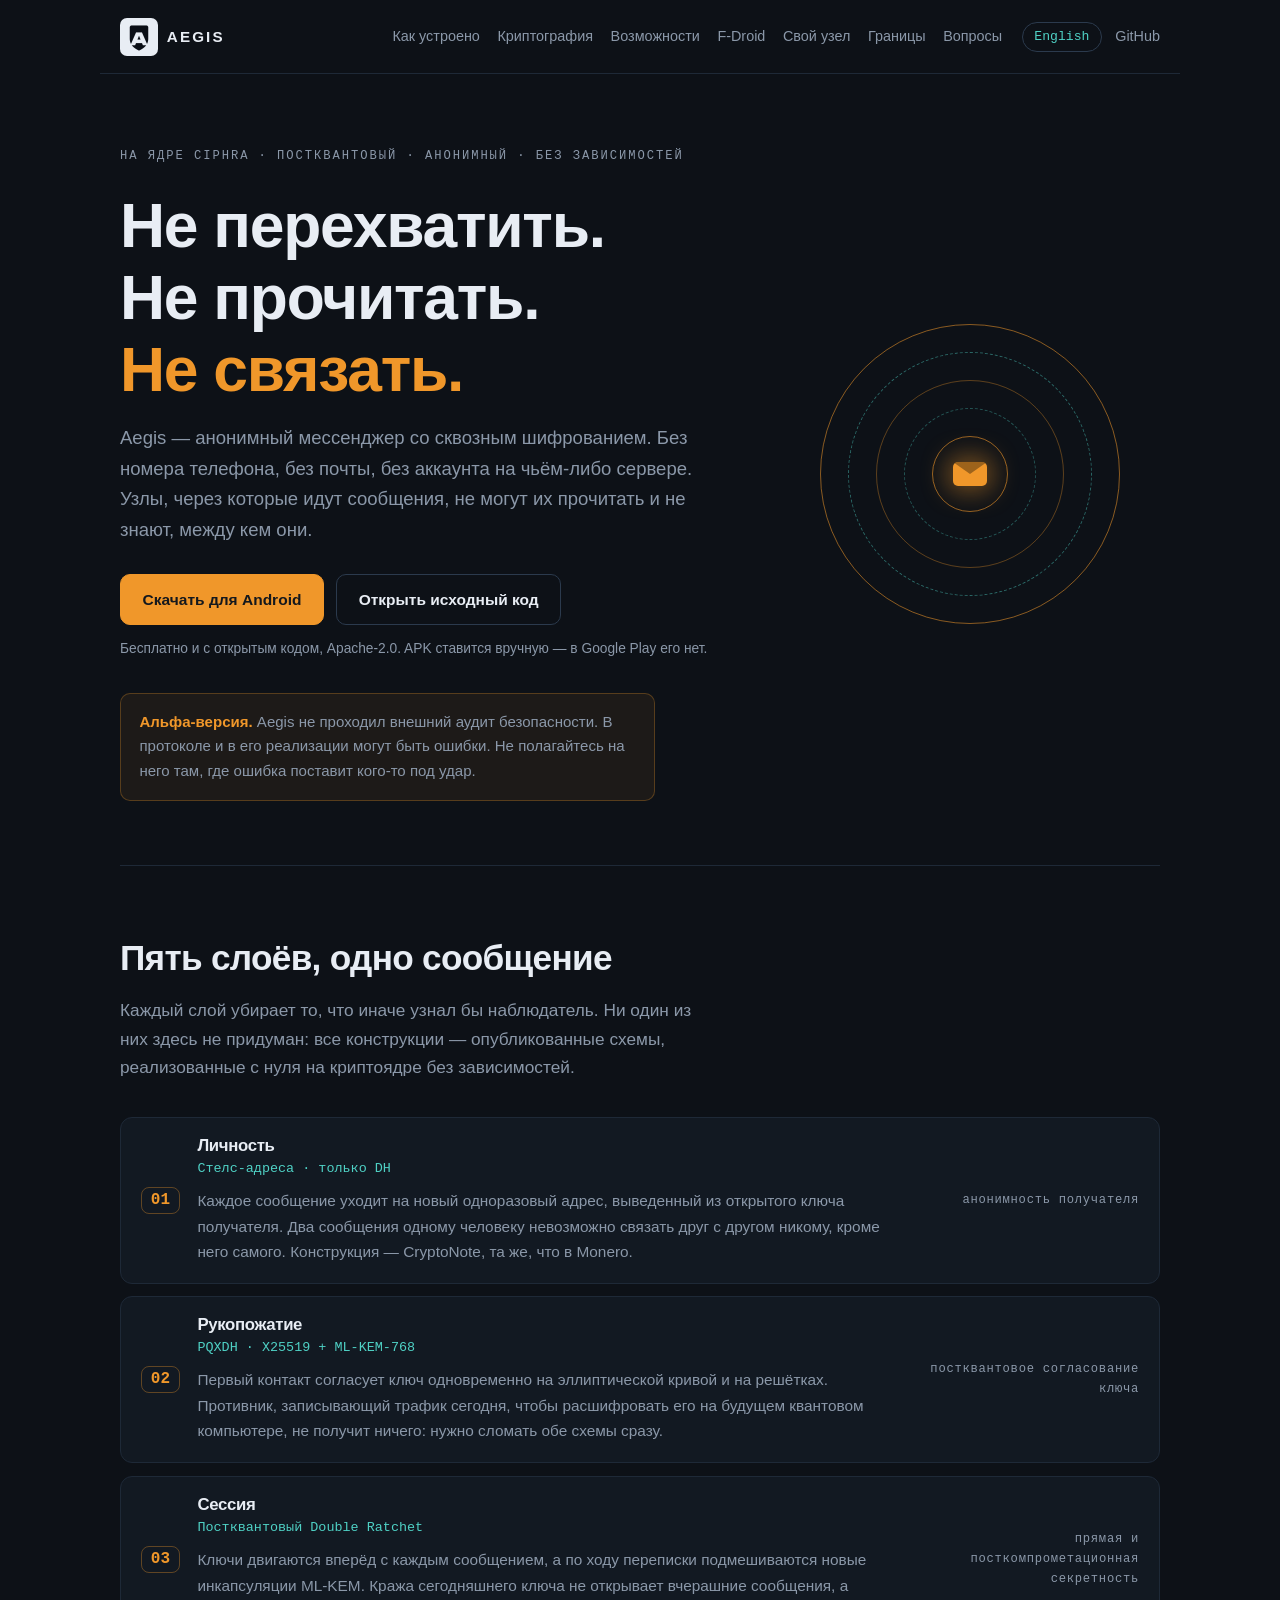
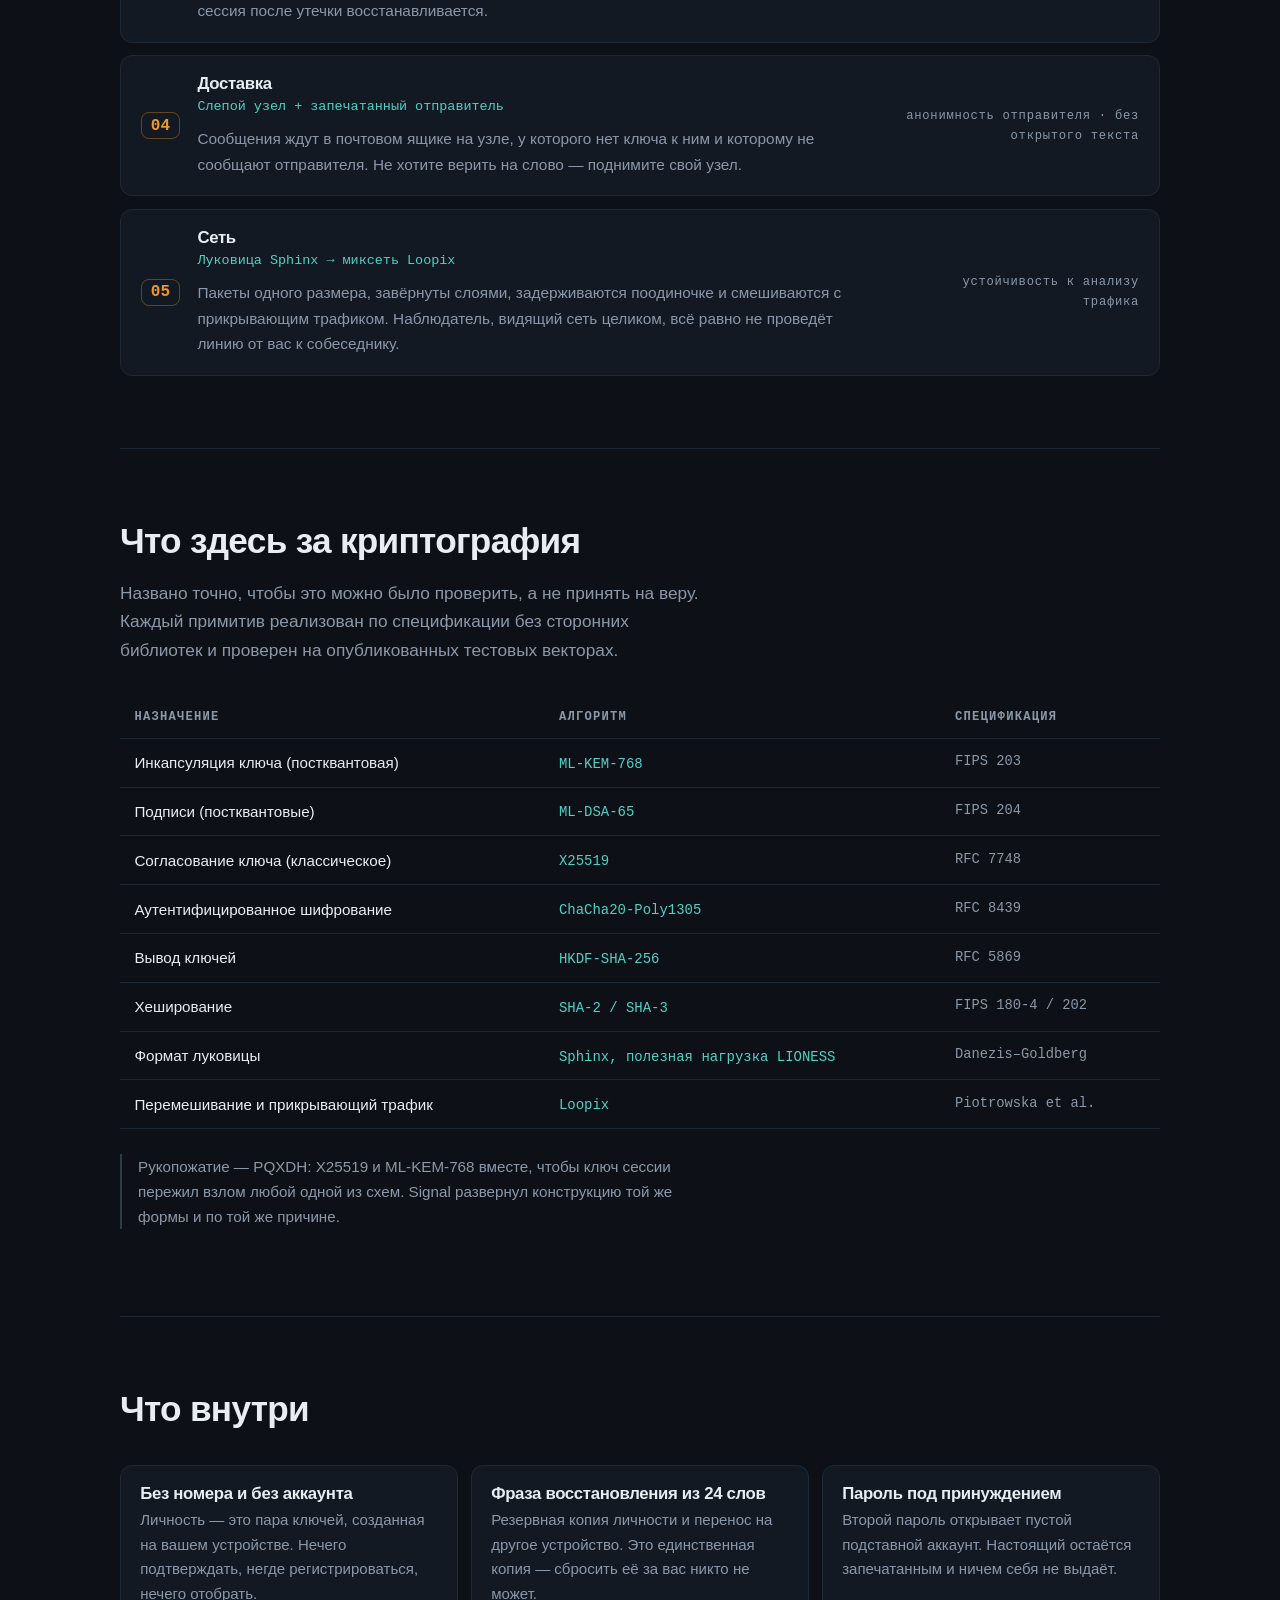
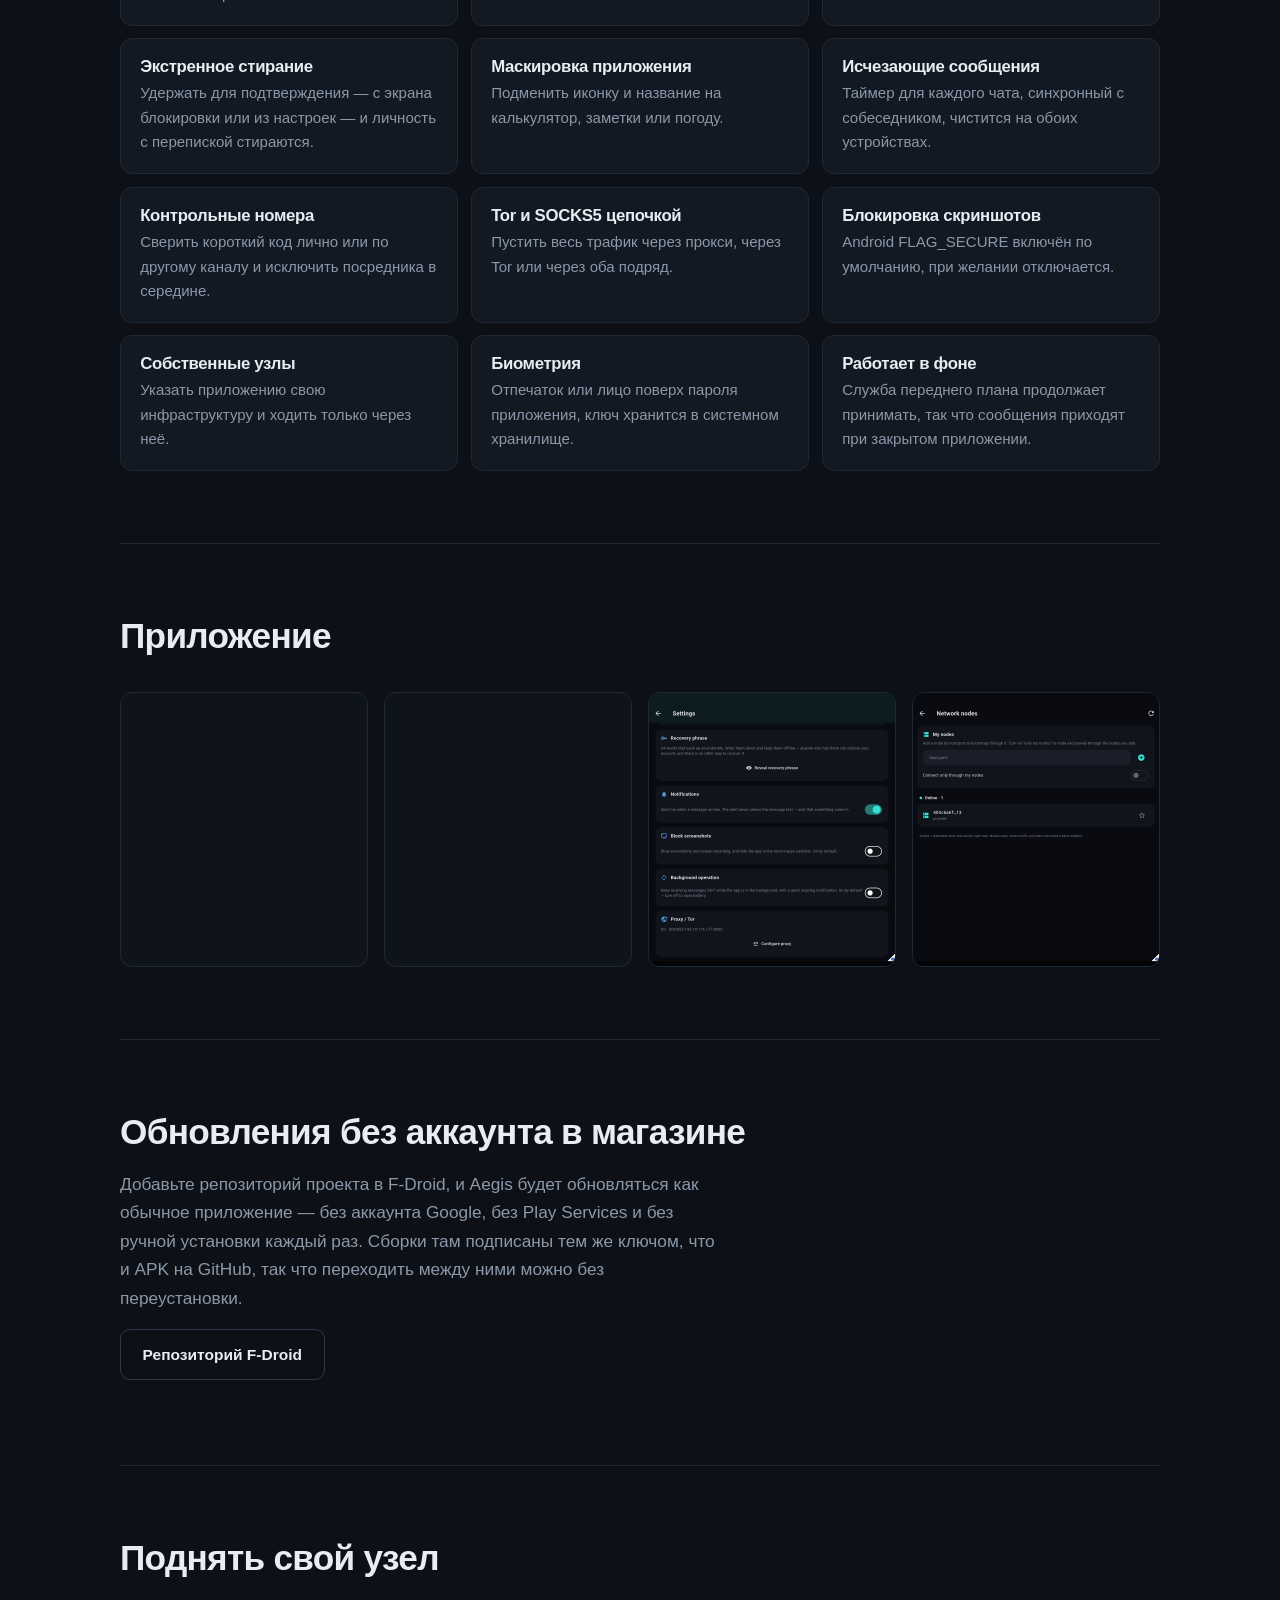
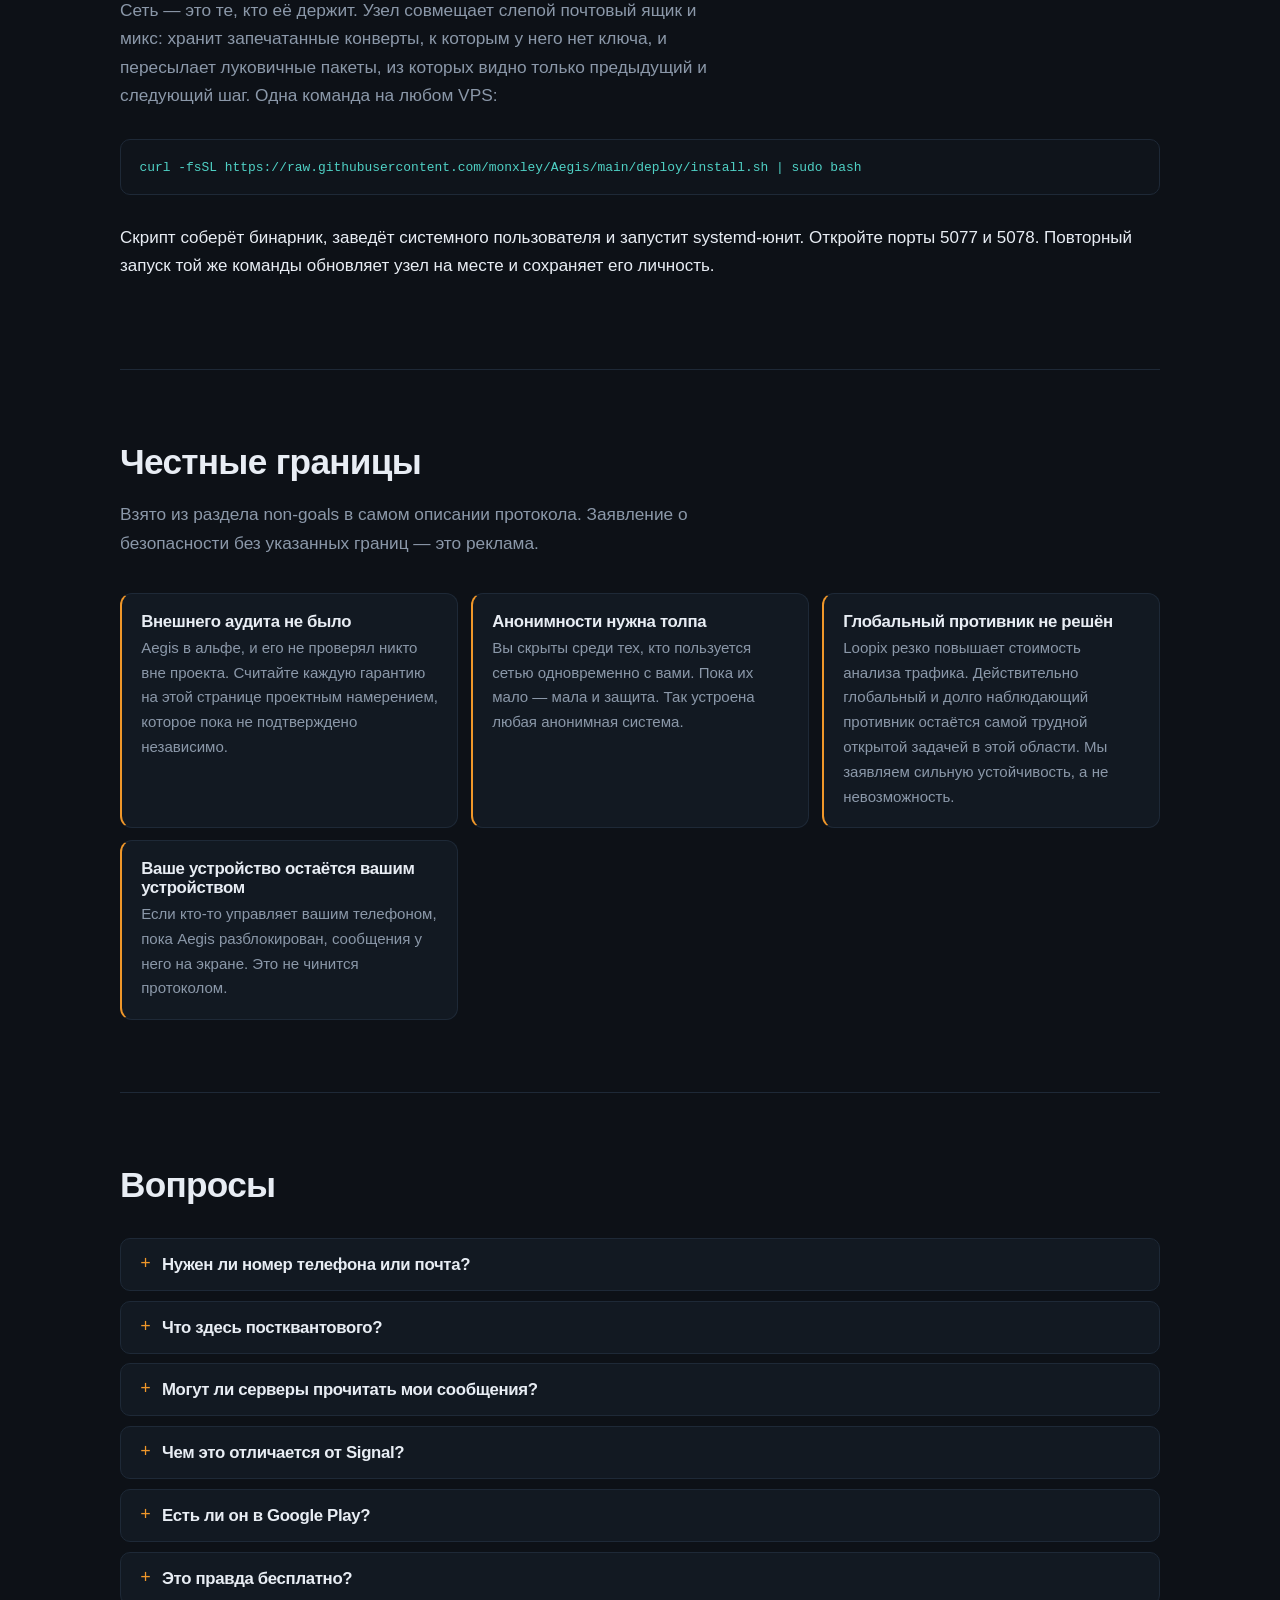
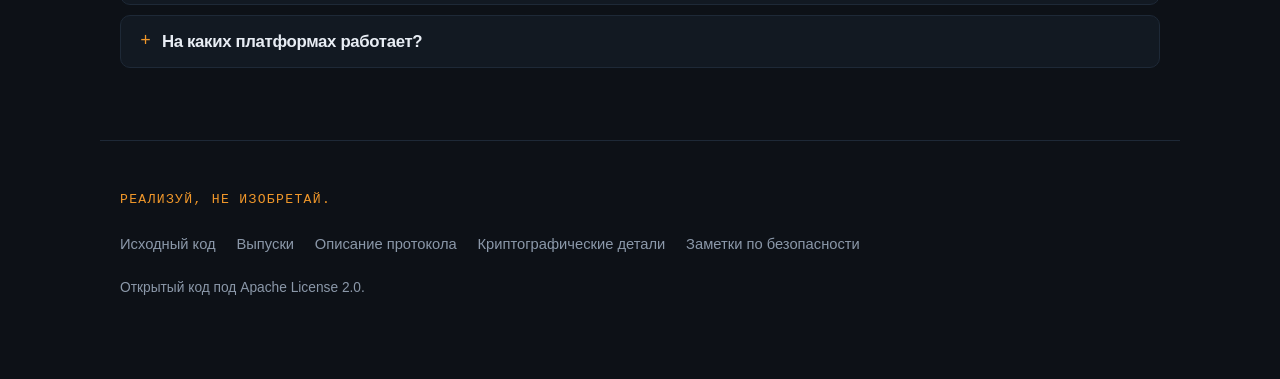
==== docs/ru/index.html @ 40d22826 "Serve the site instead of the README, and restore what #98 reverted The page at monxley.github.io is" ====
<!DOCTYPE html>
<html lang="ru">
<head>
<meta charset="utf-8">
<meta name="viewport" content="width=device-width, initial-scale=1">
<title>Aegis — анонимный постквантовый мессенджер</title>
<meta name="description" content="Мессенджер с открытым кодом без номера и без аккаунта. Постквантовое шифрование и миксеть Sphinx/Loopix скрывают и текст сообщений, и то, кто с кем переписывается.">
<meta name="keywords" content="анонимный мессенджер, постквантовое шифрование, мессенджер без номера телефона, защита метаданных, миксеть, мессенджер с открытым исходным кодом, луковая маршрутизация, ML-KEM">
<meta name="robots" content="index, follow, max-image-preview:large">
<meta name="theme-color" content="#0a0d12">
<link rel="canonical" href="https://monxley.github.io/Aegis/ru/">
<link rel="alternate" hreflang="en" href="https://monxley.github.io/Aegis/">
<link rel="alternate" hreflang="ru" href="https://monxley.github.io/Aegis/ru/">
<link rel="alternate" hreflang="x-default" href="https://monxley.github.io/Aegis/">
<link rel="icon" href="../assets/icon.png" type="image/png">
<link rel="apple-touch-icon" href="../assets/icon.png">
<link rel="stylesheet" href="../assets/site.css">
<meta property="og:type" content="website">
<meta property="og:site_name" content="Aegis">
<meta property="og:title" content="Aegis — анонимный постквантовый мессенджер">
<meta property="og:description" content="Мессенджер с открытым кодом без номера и без аккаунта. Постквантовое шифрование и миксеть Sphinx/Loopix скрывают и текст сообщений, и то, кто с кем переписывается.">
<meta property="og:url" content="https://monxley.github.io/Aegis/ru/">
<meta property="og:image" content="https://monxley.github.io/Aegis/brand/lockup.png">
<meta property="og:image:width" content="1402">
<meta property="og:image:height" content="400">
<meta property="og:image:alt" content="Aegis — post-quantum private messenger">
<meta property="og:locale" content="ru_RU">
<meta property="og:locale:alternate" content="en_US">
<meta name="twitter:card" content="summary_large_image">
<meta name="twitter:title" content="Aegis — анонимный постквантовый мессенджер">
<meta name="twitter:description" content="Мессенджер с открытым кодом без номера и без аккаунта. Постквантовое шифрование и миксеть Sphinx/Loopix скрывают и текст сообщений, и то, кто с кем переписывается.">
<meta name="twitter:image" content="https://monxley.github.io/Aegis/brand/lockup.png">
<script type="application/ld+json">{"@context":"https://schema.org","@graph":[{"@type":"SoftwareApplication","name":"Aegis","applicationCategory":"CommunicationApplication","operatingSystem":"Android","url":"https://monxley.github.io/Aegis/ru/","inLanguage":"ru","description":"Мессенджер с открытым кодом без номера и без аккаунта. Постквантовое шифрование и миксеть Sphinx/Loopix скрывают и текст сообщений, и то, кто с кем переписывается.","license":"https://www.apache.org/licenses/LICENSE-2.0","isAccessibleForFree":true,"offers":{"@type":"Offer","price":"0","priceCurrency":"USD"},"downloadUrl":"https://github.com/monxley/Aegis/releases","softwareHelp":"https://github.com/monxley/Aegis/blob/main/AEGIS_PROTOCOL.md","codeRepository":"https://github.com/monxley/Aegis"},{"@type":"FAQPage","inLanguage":"ru","mainEntity":[{"@type":"Question","name":"Нужен ли номер телефона или почта?","acceptedAnswer":{"@type":"Answer","text":"Нет. Личность — это пара ключей, создаваемая на вашем устройстве при первом запуске. Регистрации нет, аккаунта на чьём-либо сервере тоже."}},{"@type":"Question","name":"Что здесь постквантового?","acceptedAnswer":{"@type":"Answer","text":"Рукопожатие согласует ключ сразу через X25519 и ML-KEM-768 (FIPS 203), а сессия по ходу работы подмешивает новые инкапсуляции ML-KEM. Противнику, который копит трафик сейчас, чтобы расшифровать его потом на квантовом компьютере, придётся сломать и решётчатую схему, и кривую."}},{"@type":"Question","name":"Могут ли серверы прочитать мои сообщения?","acceptedAnswer":{"@type":"Answer","text":"Нет. Узел хранит запечатанные конверты, к которым у него нет ключа, и не знает отправителя. Он также не может понять, какие конверты принадлежат одному получателю: каждое сообщение уходит на новый одноразовый адрес."}},{"@type":"Question","name":"Чем это отличается от Signal?","acceptedAnswer":{"@type":"Answer","text":"Signal очень хорошо шифрует содержимое, но требует номер телефона и работает на своих серверах. В Aegis нет ни номера, ни центральной личности, а трафик идёт через миксеть Sphinx/Loopix, так что защищено и то, кто с кем говорит, а не только сказанное."}},{"@type":"Question","name":"Есть ли он в Google Play?","acceptedAnswer":{"@type":"Answer","text":"Нет. APK публикуется в GitHub Releases вместе с его SHA-256, и вы ставите его сами. Каждый выпуск подписан одним и тем же ключом: если отпечаток сертификата изменился, APK пришёл не от этого проекта."}},{"@type":"Question","name":"Это правда бесплатно?","acceptedAnswer":{"@type":"Answer","text":"Да. Apache-2.0, без аккаунтов, без платежей, без телеметрии и без рекламы. Можно прочитать каждую строку и собрать самому."}},{"@type":"Question","name":"На каких платформах работает?","acceptedAnswer":{"@type":"Answer","text":"Сегодня — Android. Ядро на Rust, интерфейс на Flutter, так что другие платформы возможны; собирается и тестируется пока только Android."}}]}]}</script>
</head>
<body>
<a class="skip" href="#main">Перейти к содержанию</a>

<header class="site">
  <a class="brand" href="https://monxley.github.io/Aegis/ru/">
    <img src="../assets/icon.png" alt="" width="32" height="32">
    <span>Aegis</span>
  </a>
  <nav aria-label="Пять слоёв, одно сообщение"><a href="#how">Как устроено</a><a href="#crypto">Криптография</a><a href="#features">Возможности</a><a href="#fdroid">F-Droid</a><a href="#node">Свой узел</a><a href="#limits">Границы</a><a href="#faq">Вопросы</a></nav>
  <div class="head-actions">
    <a class="lang" href="https://monxley.github.io/Aegis/" hreflang="en" lang="en"
       title="Read this page in English">English</a>
    <a class="ghost" href="https://github.com/monxley/Aegis" rel="noopener">GitHub</a>
  </div>
</header>

<main id="main">

<section class="hero">
 <div class="hero-text">
  <p class="kicker">На ядре Ciphra · Постквантовый · Анонимный · Без зависимостей</p>
  <h1>Не перехватить.<br>Не прочитать.<br>
    <span class="accent">Не связать.</span></h1>
  <p class="lead">Aegis — анонимный мессенджер со сквозным шифрованием. Без номера телефона, без почты, без аккаунта на чьём-либо сервере. Узлы, через которые идут сообщения, не могут их прочитать и не знают, между кем они.</p>
  <p class="cta">
    <a class="btn primary" href="https://github.com/monxley/Aegis/releases/latest" rel="noopener">Скачать для Android</a>
    <a class="btn" href="https://github.com/monxley/Aegis" rel="noopener">Открыть исходный код</a>
  </p>
  <p class="fine">Бесплатно и с открытым кодом, Apache-2.0. APK ставится вручную — в Google Play его нет.</p>
  <aside class="alpha">
    <strong>Альфа-версия.</strong> Aegis не проходил внешний аудит безопасности. В протоколе и в его реализации могут быть ошибки. Не полагайтесь на него там, где ошибка поставит кого-то под удар.
  </aside>
 </div>
 <div class="scene" aria-hidden="true">
  <div class="onion">
    <span class="ring r1"></span><span class="ring r2"></span>
    <span class="ring r3"></span><span class="ring r4"></span>
    <span class="ring r5"></span><span class="core"></span>
  </div>
 </div>
</section>

<section id="how">
  <h2>Пять слоёв, одно сообщение</h2>
  <p class="lead">Каждый слой убирает то, что иначе узнал бы наблюдатель. Ни один из них здесь не придуман: все конструкции — опубликованные схемы, реализованные с нуля на криптоядре без зависимостей.</p>
  <ol class="layers"><li class="layer"><span class="layer-n" aria-hidden="true">01</span><div class="layer-body"><h3>Личность</h3><p class="layer-tech">Стелс-адреса · только DH</p><p>Каждое сообщение уходит на новый одноразовый адрес, выведенный из открытого ключа получателя. Два сообщения одному человеку невозможно связать друг с другом никому, кроме него самого. Конструкция — CryptoNote, та же, что в Monero.</p></div><span class="layer-tag">анонимность получателя</span></li><li class="layer"><span class="layer-n" aria-hidden="true">02</span><div class="layer-body"><h3>Рукопожатие</h3><p class="layer-tech">PQXDH · X25519 + ML-KEM-768</p><p>Первый контакт согласует ключ одновременно на эллиптической кривой и на решётках. Противник, записывающий трафик сегодня, чтобы расшифровать его на будущем квантовом компьютере, не получит ничего: нужно сломать обе схемы сразу.</p></div><span class="layer-tag">постквантовое согласование ключа</span></li><li class="layer"><span class="layer-n" aria-hidden="true">03</span><div class="layer-body"><h3>Сессия</h3><p class="layer-tech">Постквантовый Double Ratchet</p><p>Ключи двигаются вперёд с каждым сообщением, а по ходу переписки подмешиваются новые инкапсуляции ML-KEM. Кража сегодняшнего ключа не открывает вчерашние сообщения, а сессия после утечки восстанавливается.</p></div><span class="layer-tag">прямая и посткомпрометационная секретность</span></li><li class="layer"><span class="layer-n" aria-hidden="true">04</span><div class="layer-body"><h3>Доставка</h3><p class="layer-tech">Слепой узел + запечатанный отправитель</p><p>Сообщения ждут в почтовом ящике на узле, у которого нет ключа к ним и которому не сообщают отправителя. Не хотите верить на слово — поднимите свой узел.</p></div><span class="layer-tag">анонимность отправителя · без открытого текста</span></li><li class="layer"><span class="layer-n" aria-hidden="true">05</span><div class="layer-body"><h3>Сеть</h3><p class="layer-tech">Луковица Sphinx → миксеть Loopix</p><p>Пакеты одного размера, завёрнуты слоями, задерживаются поодиночке и смешиваются с прикрывающим трафиком. Наблюдатель, видящий сеть целиком, всё равно не проведёт линию от вас к собеседнику.</p></div><span class="layer-tag">устойчивость к анализу трафика</span></li></ol>
</section>

<section id="crypto">
  <h2>Что здесь за криптография</h2>
  <p class="lead">Названо точно, чтобы это можно было проверить, а не принять на веру. Каждый примитив реализован по спецификации без сторонних библиотек и проверен на опубликованных тестовых векторах.</p>
  <div class="table-wrap">
  <table>
    <thead><tr><th scope="col">Назначение</th>
      <th scope="col">Алгоритм</th>
      <th scope="col">Спецификация</th></tr></thead>
    <tbody><tr><th scope="row">Инкапсуляция ключа (постквантовая)</th><td><code>ML-KEM-768</code></td><td>FIPS 203</td></tr><tr><th scope="row">Подписи (постквантовые)</th><td><code>ML-DSA-65</code></td><td>FIPS 204</td></tr><tr><th scope="row">Согласование ключа (классическое)</th><td><code>X25519</code></td><td>RFC 7748</td></tr><tr><th scope="row">Аутентифицированное шифрование</th><td><code>ChaCha20-Poly1305</code></td><td>RFC 8439</td></tr><tr><th scope="row">Вывод ключей</th><td><code>HKDF-SHA-256</code></td><td>RFC 5869</td></tr><tr><th scope="row">Хеширование</th><td><code>SHA-2 / SHA-3</code></td><td>FIPS 180-4 / 202</td></tr><tr><th scope="row">Формат луковицы</th><td><code>Sphinx, полезная нагрузка LIONESS</code></td><td>Danezis–Goldberg</td></tr><tr><th scope="row">Перемешивание и прикрывающий трафик</th><td><code>Loopix</code></td><td>Piotrowska et al.</td></tr></tbody>
  </table>
  </div>
  <p class="note">Рукопожатие — PQXDH: X25519 и ML-KEM-768 вместе, чтобы ключ сессии пережил взлом любой одной из схем. Signal развернул конструкцию той же формы и по той же причине.</p>
</section>

<section id="features">
  <h2>Что внутри</h2>
  <ul class="grid"><li><h3>Без номера и без аккаунта</h3><p>Личность — это пара ключей, созданная на вашем устройстве. Нечего подтверждать, негде регистрироваться, нечего отобрать.</p></li><li><h3>Фраза восстановления из 24 слов</h3><p>Резервная копия личности и перенос на другое устройство. Это единственная копия — сбросить её за вас никто не может.</p></li><li><h3>Пароль под принуждением</h3><p>Второй пароль открывает пустой подставной аккаунт. Настоящий остаётся запечатанным и ничем себя не выдаёт.</p></li><li><h3>Экстренное стирание</h3><p>Удержать для подтверждения — с экрана блокировки или из настроек — и личность с перепиской стираются.</p></li><li><h3>Маскировка приложения</h3><p>Подменить иконку и название на калькулятор, заметки или погоду.</p></li><li><h3>Исчезающие сообщения</h3><p>Таймер для каждого чата, синхронный с собеседником, чистится на обоих устройствах.</p></li><li><h3>Контрольные номера</h3><p>Сверить короткий код лично или по другому каналу и исключить посредника в середине.</p></li><li><h3>Tor и SOCKS5 цепочкой</h3><p>Пустить весь трафик через прокси, через Tor или через оба подряд.</p></li><li><h3>Блокировка скриншотов</h3><p>Android FLAG_SECURE включён по умолчанию, при желании отключается.</p></li><li><h3>Собственные узлы</h3><p>Указать приложению свою инфраструктуру и ходить только через неё.</p></li><li><h3>Биометрия</h3><p>Отпечаток или лицо поверх пароля приложения, ключ хранится в системном хранилище.</p></li><li><h3>Работает в фоне</h3><p>Служба переднего плана продолжает принимать, так что сообщения приходят при закрытом приложении.</p></li></ul>
</section>

<section id="shots">
  <h2>Приложение</h2>
  <div class="shots"><figure><img src="../screenshots/chats.jpg" alt="Список переписок Aegis на Android" width="1968" height="2184" loading="lazy" decoding="async"></figure><figure><img src="../screenshots/settings-security.jpg" alt="Настройки безопасности Aegis: блокировка, пароль под принуждением, экстренное стирание" width="1968" height="2184" loading="lazy" decoding="async"></figure><figure><img src="../screenshots/settings-privacy.jpg" alt="Настройки приватности Aegis: цепочка Tor и SOCKS5, блокировка скриншотов" width="1968" height="2184" loading="lazy" decoding="async"></figure><figure><img src="../screenshots/nodes.jpg" alt="Вид сети Aegis со списком найденных микс-узлов" width="1968" height="2184" loading="lazy" decoding="async"></figure></div>
</section>

<section id="fdroid">
  <h2>Обновления без аккаунта в магазине</h2>
  <p class="lead">Добавьте репозиторий проекта в F-Droid, и Aegis будет обновляться как обычное приложение — без аккаунта Google, без Play Services и без ручной установки каждый раз. Сборки там подписаны тем же ключом, что и APK на GitHub, так что переходить между ними можно без переустановки.</p>
  <p class="cta"><a class="btn" href="../fdroid/">Репозиторий F-Droid</a></p>
</section>

<section id="node">
  <h2>Поднять свой узел</h2>
  <p class="lead">Сеть — это те, кто её держит. Узел совмещает слепой почтовый ящик и микс: хранит запечатанные конверты, к которым у него нет ключа, и пересылает луковичные пакеты, из которых видно только предыдущий и следующий шаг. Одна команда на любом VPS:</p>
  <pre><code>curl -fsSL https://raw.githubusercontent.com/monxley/Aegis/main/deploy/install.sh | sudo bash</code></pre>
  <p>Скрипт соберёт бинарник, заведёт системного пользователя и запустит systemd-юнит. Откройте порты 5077 и 5078. Повторный запуск той же команды обновляет узел на месте и сохраняет его личность.</p>
</section>

<section id="limits">
  <h2>Честные границы</h2>
  <p class="lead">Взято из раздела non-goals в самом описании протокола. Заявление о безопасности без указанных границ — это реклама.</p>
  <ul class="grid limits"><li><h3>Внешнего аудита не было</h3><p>Aegis в альфе, и его не проверял никто вне проекта. Считайте каждую гарантию на этой странице проектным намерением, которое пока не подтверждено независимо.</p></li><li><h3>Анонимности нужна толпа</h3><p>Вы скрыты среди тех, кто пользуется сетью одновременно с вами. Пока их мало — мала и защита. Так устроена любая анонимная система.</p></li><li><h3>Глобальный противник не решён</h3><p>Loopix резко повышает стоимость анализа трафика. Действительно глобальный и долго наблюдающий противник остаётся самой трудной открытой задачей в этой области. Мы заявляем сильную устойчивость, а не невозможность.</p></li><li><h3>Ваше устройство остаётся вашим устройством</h3><p>Если кто-то управляет вашим телефоном, пока Aegis разблокирован, сообщения у него на экране. Это не чинится протоколом.</p></li></ul>
</section>

<section id="faq">
  <h2>Вопросы</h2>
  <div class="faq"><details><summary><h3>Нужен ли номер телефона или почта?</h3></summary><p>Нет. Личность — это пара ключей, создаваемая на вашем устройстве при первом запуске. Регистрации нет, аккаунта на чьём-либо сервере тоже.</p></details><details><summary><h3>Что здесь постквантового?</h3></summary><p>Рукопожатие согласует ключ сразу через X25519 и ML-KEM-768 (FIPS 203), а сессия по ходу работы подмешивает новые инкапсуляции ML-KEM. Противнику, который копит трафик сейчас, чтобы расшифровать его потом на квантовом компьютере, придётся сломать и решётчатую схему, и кривую.</p></details><details><summary><h3>Могут ли серверы прочитать мои сообщения?</h3></summary><p>Нет. Узел хранит запечатанные конверты, к которым у него нет ключа, и не знает отправителя. Он также не может понять, какие конверты принадлежат одному получателю: каждое сообщение уходит на новый одноразовый адрес.</p></details><details><summary><h3>Чем это отличается от Signal?</h3></summary><p>Signal очень хорошо шифрует содержимое, но требует номер телефона и работает на своих серверах. В Aegis нет ни номера, ни центральной личности, а трафик идёт через миксеть Sphinx/Loopix, так что защищено и то, кто с кем говорит, а не только сказанное.</p></details><details><summary><h3>Есть ли он в Google Play?</h3></summary><p>Нет. APK публикуется в GitHub Releases вместе с его SHA-256, и вы ставите его сами. Каждый выпуск подписан одним и тем же ключом: если отпечаток сертификата изменился, APK пришёл не от этого проекта.</p></details><details><summary><h3>Это правда бесплатно?</h3></summary><p>Да. Apache-2.0, без аккаунтов, без платежей, без телеметрии и без рекламы. Можно прочитать каждую строку и собрать самому.</p></details><details><summary><h3>На каких платформах работает?</h3></summary><p>Сегодня — Android. Ядро на Rust, интерфейс на Flutter, так что другие платформы возможны; собирается и тестируется пока только Android.</p></details></div>
</section>

</main>

<footer class="site">
  <p class="tagline">Реализуй, не изобретай.</p>
  <ul class="flinks"><li><a href="https://github.com/monxley/Aegis">Исходный код</a></li><li><a href="https://github.com/monxley/Aegis/releases">Выпуски</a></li><li><a href="https://github.com/monxley/Aegis/blob/main/AEGIS_PROTOCOL.md">Описание протокола</a></li><li><a href="https://github.com/monxley/Aegis/blob/main/docs/CRYPTO_MATH.md">Криптографические детали</a></li><li><a href="https://github.com/monxley/Aegis/blob/main/SECURITY_AUDIT.md">Заметки по безопасности</a></li></ul>
  <p class="fine">Открытый код под Apache License 2.0.</p>
</footer>
</body>
</html>
---- docs/assets/site.css ----
/* Aegis site.
 *
 * Palette taken from the brand hero (docs/screenshots/hero.jpg): near-black
 * navy, amber accent, steel text, monospace for anything technical.
 *
 * No web fonts, no JavaScript, no third-party anything. Partly because it is
 * the fastest a page can be -- Core Web Vitals are a ranking signal and an
 * empty main thread wins them for free -- and partly because a privacy tool
 * whose home page phones a font CDN on every visit is telling on itself. */

:root {
  --bg: #0a0d12;
  --bg-2: #0f141b;
  --panel: #121922;
  --line: #1e2937;
  --line-2: #2b3a4d;
  --text: #e8edf4;
  --muted: #8b98a9;
  --accent: #f0972a;
  --accent-soft: #ffb35c;
  --teal: #4fd1c5;
  --mono: ui-monospace, SFMono-Regular, "SF Mono", Menlo, Consolas,
    "Liberation Mono", monospace;
  --sans: -apple-system, BlinkMacSystemFont, "Segoe UI", Roboto, Inter,
    "Helvetica Neue", Arial, "Noto Sans", sans-serif;
  --wrap: 1080px;
}

*, *::before, *::after { box-sizing: border-box; }

html { -webkit-text-size-adjust: 100%; scroll-behavior: smooth; }
@media (prefers-reduced-motion: reduce) {
  html { scroll-behavior: auto; }
}

body {
  margin: 0;
  background: var(--bg);
  color: var(--text);
  font: 400 17px/1.65 var(--sans);
  /* A single quiet wash, not the decorative gradients the app itself dropped. */
  background-image:
    radial-gradient(1100px 500px at 50% -8%, rgba(240,151,42,.07), transparent 70%);
  background-repeat: no-repeat;
}

h1, h2, h3 { line-height: 1.15; letter-spacing: -.02em; margin: 0 0 .5em; }
h1 { font-size: clamp(2.3rem, 6.5vw, 3.9rem); font-weight: 800; }
h2 { font-size: clamp(1.6rem, 3.6vw, 2.2rem); font-weight: 700; }
h3 { font-size: 1.05rem; font-weight: 650; }
p { margin: 0 0 1em; }
a { color: var(--accent); text-decoration-thickness: 1px; text-underline-offset: 3px; }
a:hover { color: var(--accent-soft); }
code { font-family: var(--mono); font-size: .92em; }

:focus-visible {
  outline: 2px solid var(--accent);
  outline-offset: 3px;
  border-radius: 4px;
}

.skip {
  position: absolute; left: -9999px;
  background: var(--accent); color: #12161c;
  padding: .6rem 1rem; border-radius: 0 0 8px 0; font-weight: 600; z-index: 10;
}
.skip:focus { left: 0; top: 0; }

/* ---------- header ---------- */

header.site {
  display: flex; align-items: center; gap: 1.25rem; flex-wrap: wrap;
  max-width: var(--wrap); margin: 0 auto; padding: 1.1rem 20px;
  border-bottom: 1px solid var(--line);
}
.brand {
  display: inline-flex; align-items: center; gap: .55rem;
  color: var(--text); text-decoration: none;
  font-weight: 700; letter-spacing: .14em; text-transform: uppercase;
  font-size: .95rem;
}
/* The app icon is a near-black shield on a transparent background -- built for
 * a launcher, where the system supplies a light tile. Dropped straight onto
 * this page it is invisible, so it gets its tile here. */
.brand img {
  border-radius: 7px; background: var(--text); padding: 3px;
  box-sizing: content-box;
}
header.site nav { display: flex; gap: 1.1rem; flex-wrap: wrap; margin-inline-start: auto; }
header.site nav a, .head-actions a {
  color: var(--muted); text-decoration: none; font-size: .9rem;
}
header.site nav a:hover, .head-actions a:hover { color: var(--text); }
.head-actions { display: flex; gap: .85rem; align-items: center; }
.head-actions .lang {
  color: var(--teal); font-family: var(--mono); font-size: .82rem;
  border: 1px solid var(--line-2); border-radius: 999px; padding: .2rem .7rem;
}
.head-actions .lang:hover { border-color: var(--teal); color: var(--teal); }

/* ---------- layout ---------- */

main { max-width: var(--wrap); margin: 0 auto; padding: 0 20px; }
section { padding: 4.5rem 0; border-bottom: 1px solid var(--line); }
section:last-child { border-bottom: 0; }
.lead { color: var(--muted); font-size: 1.08rem; max-width: 62ch; }
.fine { color: var(--muted); font-size: .86rem; }
.note {
  color: var(--muted); font-size: .95rem; max-width: 66ch;
  border-inline-start: 2px solid var(--line-2); padding-inline-start: 1rem;
}

/* ---------- hero ---------- */

.hero { padding: 4.5rem 0 4rem; border-bottom: 1px solid var(--line); }
.kicker {
  font-family: var(--mono); font-size: .76rem; letter-spacing: .16em;
  text-transform: uppercase; color: var(--muted); margin-bottom: 1.5rem;
}
.hero h1 { margin-bottom: 1.1rem; }
.accent { color: var(--accent); }
.hero .lead { font-size: 1.16rem; margin-bottom: 1.8rem; }

.cta { display: flex; gap: .75rem; flex-wrap: wrap; margin-bottom: .8rem; }
.btn {
  display: inline-block; padding: .72rem 1.35rem; border-radius: 10px;
  border: 1px solid var(--line-2); color: var(--text); text-decoration: none;
  font-weight: 600; font-size: .97rem;
}
.btn:hover { border-color: var(--muted); color: var(--text); }
.btn.primary {
  background: var(--accent); border-color: var(--accent); color: #14181d;
}
.btn.primary:hover { background: var(--accent-soft); border-color: var(--accent-soft); color: #14181d; }

.alpha {
  margin-top: 2rem; padding: 1rem 1.15rem; border-radius: 10px;
  background: rgba(240,151,42,.07);
  border: 1px solid rgba(240,151,42,.28);
  color: var(--muted); font-size: .94rem; max-width: 64ch;
}
.alpha strong { color: var(--accent); }

/* ---------- layers ---------- */

.layers { list-style: none; margin: 2.2rem 0 0; padding: 0; display: grid; gap: .8rem; }
.layer {
  display: grid; gap: .35rem 1.1rem; align-items: start;
  grid-template-columns: auto 1fr;
  padding: 1.15rem 1.25rem; border-radius: 12px;
  background: var(--panel); border: 1px solid var(--line);
}
.layer-n {
  font-family: var(--mono); font-weight: 700; font-size: 1rem;
  color: var(--accent); border: 1px solid rgba(240,151,42,.35);
  border-radius: 8px; padding: .3rem .55rem; line-height: 1;
}
.layer-body h3 { margin: 0 0 .15rem; }
.layer-tech {
  font-family: var(--mono); font-size: .84rem; color: var(--teal);
  margin: 0 0 .5rem;
}
.layer-body p:last-child { margin: 0; color: var(--muted); font-size: .96rem; }
.layer-tag {
  grid-column: 2; font-family: var(--mono); font-size: .76rem;
  letter-spacing: .06em; color: var(--muted); text-transform: lowercase;
}
@media (min-width: 860px) {
  .layer { grid-template-columns: auto 1fr 15rem; align-items: center; }
  .layer-tag { grid-column: 3; text-align: end; }
}

/* ---------- table ---------- */

.table-wrap { overflow-x: auto; margin: 2rem 0 1.5rem; }
table { border-collapse: collapse; width: 100%; min-width: 34rem; font-size: .95rem; }
th, td { text-align: start; padding: .68rem .9rem; border-bottom: 1px solid var(--line); }
thead th {
  font-family: var(--mono); font-size: .76rem; letter-spacing: .1em;
  text-transform: uppercase; color: var(--muted); font-weight: 600;
}
tbody th { font-weight: 500; color: var(--text); }
tbody td:first-of-type code { color: var(--teal); }
tbody td:last-child { color: var(--muted); font-family: var(--mono); font-size: .86rem; }

/* ---------- grids ---------- */

.grid {
  list-style: none; margin: 2.2rem 0 0; padding: 0;
  display: grid; gap: .8rem;
  grid-template-columns: repeat(auto-fit, minmax(16rem, 1fr));
}
.grid li {
  padding: 1.1rem 1.2rem; border-radius: 12px;
  background: var(--panel); border: 1px solid var(--line);
}
.grid h3 { margin-bottom: .3rem; }
.grid p { margin: 0; color: var(--muted); font-size: .94rem; }
.grid.limits li { border-inline-start: 2px solid var(--accent); }

/* ---------- screenshots ---------- */

.shots {
  display: grid; gap: 1rem; margin-top: 2.2rem;
  grid-template-columns: repeat(auto-fit, minmax(13rem, 1fr));
}
.shots figure { margin: 0; }
.shots img {
  width: 100%; height: auto; display: block; border-radius: 12px;
  border: 1px solid var(--line); background: var(--bg-2);
}

/* ---------- code ---------- */

pre {
  background: var(--bg-2); border: 1px solid var(--line);
  border-radius: 10px; padding: 1rem 1.15rem; overflow-x: auto;
  margin: 1.8rem 0; font-size: .88rem; line-height: 1.6;
}
pre code { color: var(--teal); white-space: pre; }

/* ---------- faq ---------- */

.faq { margin-top: 2rem; display: grid; gap: .6rem; }
details {
  border: 1px solid var(--line); border-radius: 10px;
  background: var(--panel); padding: 0 1.2rem;
}
details[open] { border-color: var(--line-2); }
summary {
  cursor: pointer; padding: 1rem 0; list-style: none;
  display: flex; align-items: center; gap: .7rem;
}
summary::-webkit-details-marker { display: none; }
summary::before {
  content: "+"; color: var(--accent); font-family: var(--mono);
  font-size: 1.1rem; line-height: 1; flex: none;
}
details[open] summary::before { content: "\2212"; }
summary h3 { margin: 0; font-weight: 600; }
details p { color: var(--muted); font-size: .96rem; padding-bottom: 1.1rem; margin: 0; }

/* ---------- footer ---------- */

footer.site {
  max-width: var(--wrap); margin: 0 auto; padding: 3rem 20px 4rem;
  border-top: 1px solid var(--line);
}
.tagline {
  font-family: var(--mono); letter-spacing: .1em; text-transform: uppercase;
  color: var(--accent); font-size: .82rem;
}
.flinks {
  list-style: none; margin: 1.2rem 0; padding: 0;
  display: flex; gap: 1.3rem; flex-wrap: wrap;
}
.flinks a { color: var(--muted); text-decoration: none; font-size: .92rem; }
.flinks a:hover { color: var(--text); }

/* Light mode: the brand is a dark one, so this only softens the black for
 * people whose systems ask for light -- it does not invert the palette. */
@media (prefers-color-scheme: light) {
  :root { --bg: #0d1117; }
}

/* ===================================================================
   3D
   ===================================================================
   CSS transforms only -- no library, no canvas, no JavaScript. About
   2 KB, which keeps the critical path where the rest of this file put
   it. The shapes are the product's own: five concentric layers around
   one message, which is what the protocol does, so the motion says
   something rather than just moving.

   Everything here is switched off wholesale under
   prefers-reduced-motion at the bottom of this block. */

.hero { position: relative; }

@media (min-width: 980px) {
  .hero {
    display: grid;
    grid-template-columns: minmax(0, 1fr) 380px;
    gap: 3rem; align-items: center;
  }
}

.scene {
  display: none;
  perspective: 1000px;
  perspective-origin: 50% 50%;
  height: 380px;
  place-items: center;
}
@media (min-width: 980px) { .scene { display: grid; } }

.onion {
  position: relative;
  width: 300px; height: 300px;
  transform-style: preserve-3d;
  /* Slow: this sits beside text people are meant to read. */
  animation: onion-turn 38s linear infinite;
}

/* Each ring is a flat disc tipped in 3D. Because the parent preserves
   3D, they genuinely intersect rather than merely overlapping, which is
   what makes it read as depth instead of as concentric circles. */
.ring {
  position: absolute; inset: 0; margin: auto;
  border-radius: 50%;
  border: 1px solid var(--line-2);
  transform-style: preserve-3d;
}
.ring.r1 { width: 300px; height: 300px; border-color: rgba(240,151,42,.55);
           animation: ring-1 22s linear infinite; }
.ring.r2 { width: 244px; height: 244px; border-color: rgba(79,209,197,.45);
           border-style: dashed; animation: ring-2 27s linear infinite; }
.ring.r3 { width: 188px; height: 188px; border-color: rgba(240,151,42,.35);
           animation: ring-3 19s linear infinite; }
.ring.r4 { width: 132px; height: 132px; border-color: rgba(79,209,197,.35);
           border-style: dashed; animation: ring-4 31s linear infinite; }
.ring.r5 { width: 76px; height: 76px; border-color: rgba(240,151,42,.6);
           animation: ring-5 15s linear infinite; }

/* The message at the centre: the one thing all five layers are around. */
.core {
  position: absolute; inset: 0; margin: auto;
  width: 34px; height: 24px; border-radius: 5px;
  background: var(--accent);
  box-shadow: 0 0 26px 6px rgba(240,151,42,.45);
  animation: core-pulse 4.5s ease-in-out infinite;
}
.core::after {
  content: ""; position: absolute; inset: 0;
  border-top: 12px solid rgba(0,0,0,.35);
  border-left: 17px solid transparent; border-right: 17px solid transparent;
  border-radius: 5px 5px 0 0;
}

@keyframes onion-turn {
  from { transform: rotateX(62deg) rotateZ(0deg); }
  to   { transform: rotateX(62deg) rotateZ(360deg); }
}
@keyframes ring-1 { from { transform: rotate3d(1,.3,0,0deg); }   to { transform: rotate3d(1,.3,0,360deg); } }
@keyframes ring-2 { from { transform: rotate3d(.4,1,0,360deg); } to { transform: rotate3d(.4,1,0,0deg); } }
@keyframes ring-3 { from { transform: rotate3d(1,1,.2,0deg); }   to { transform: rotate3d(1,1,.2,360deg); } }
@keyframes ring-4 { from { transform: rotate3d(.2,1,.6,360deg); }to { transform: rotate3d(.2,1,.6,0deg); } }
@keyframes ring-5 { from { transform: rotate3d(1,.6,.3,0deg); }  to { transform: rotate3d(1,.6,.3,360deg); } }
@keyframes core-pulse {
  0%, 100% { box-shadow: 0 0 26px 6px rgba(240,151,42,.40); }
  50%      { box-shadow: 0 0 40px 12px rgba(240,151,42,.62); }
}

/* --- depth on the cards --------------------------------------------
   A pointer tilt, and a lift out of the page. Kept small: a card that
   swings is a card you stop reading. */

.layer, .grid li, details {
  transform: perspective(900px);
  transition: transform .35s cubic-bezier(.2,.7,.3,1),
              border-color .35s, box-shadow .35s;
}
@media (hover: hover) and (pointer: fine) {
  .layer:hover {
    transform: perspective(900px) rotateX(2.2deg) rotateY(-2.2deg) translateZ(14px);
    border-color: var(--line-2);
    box-shadow: -14px 18px 40px -22px rgba(0,0,0,.9);
  }
  .grid li:hover {
    transform: perspective(900px) rotateX(3deg) translateZ(12px);
    border-color: var(--line-2);
    box-shadow: 0 20px 40px -26px rgba(0,0,0,.9);
  }
  .btn { transition: transform .2s ease, background .2s, border-color .2s; }
  .btn:hover { transform: translateZ(0) translateY(-2px); }
}

/* --- scroll-driven entrances ---------------------------------------
   Scroll-driven animations, so there is still no JavaScript. Behind
   @supports: where the browser does not have them the elements are
   simply there, in their final state, with nothing missing. */

@supports (animation-timeline: view()) {
  .layer, .grid li, .shots figure, .table-wrap, .faq details {
    animation: rise-in linear both;
    animation-timeline: view();
    animation-range: entry 0% entry 55%;
  }
  /* Odd and even tip from opposite sides, so a column of cards does not
     arrive as one slab. */
  .layers .layer:nth-child(even) { animation-name: rise-in-alt; }
}

@keyframes rise-in {
  from { opacity: 0; transform: perspective(900px) rotateX(-14deg) translateY(34px) translateZ(-60px); }
  to   { opacity: 1; transform: perspective(900px) rotateX(0) translateY(0) translateZ(0); }
}
@keyframes rise-in-alt {
  from { opacity: 0; transform: perspective(900px) rotateX(-14deg) rotateY(6deg) translateY(34px) translateZ(-60px); }
  to   { opacity: 1; transform: perspective(900px) rotateX(0) rotateY(0) translateY(0) translateZ(0); }
}

/* --- the off switch -------------------------------------------------
   Vestibular disorders make this kind of motion genuinely unpleasant,
   and the request is explicit when it arrives. Everything stops; the
   page keeps every word. */

@media (prefers-reduced-motion: reduce) {
  .onion, .ring, .core { animation: none !important; }
  .onion { transform: rotateX(58deg); }
  .layer, .grid li, details, .btn { transition: none; }
  @supports (animation-timeline: view()) {
    .layer, .grid li, .shots figure, .table-wrap, .faq details {
      animation: none; opacity: 1; transform: none;
    }
  }
}
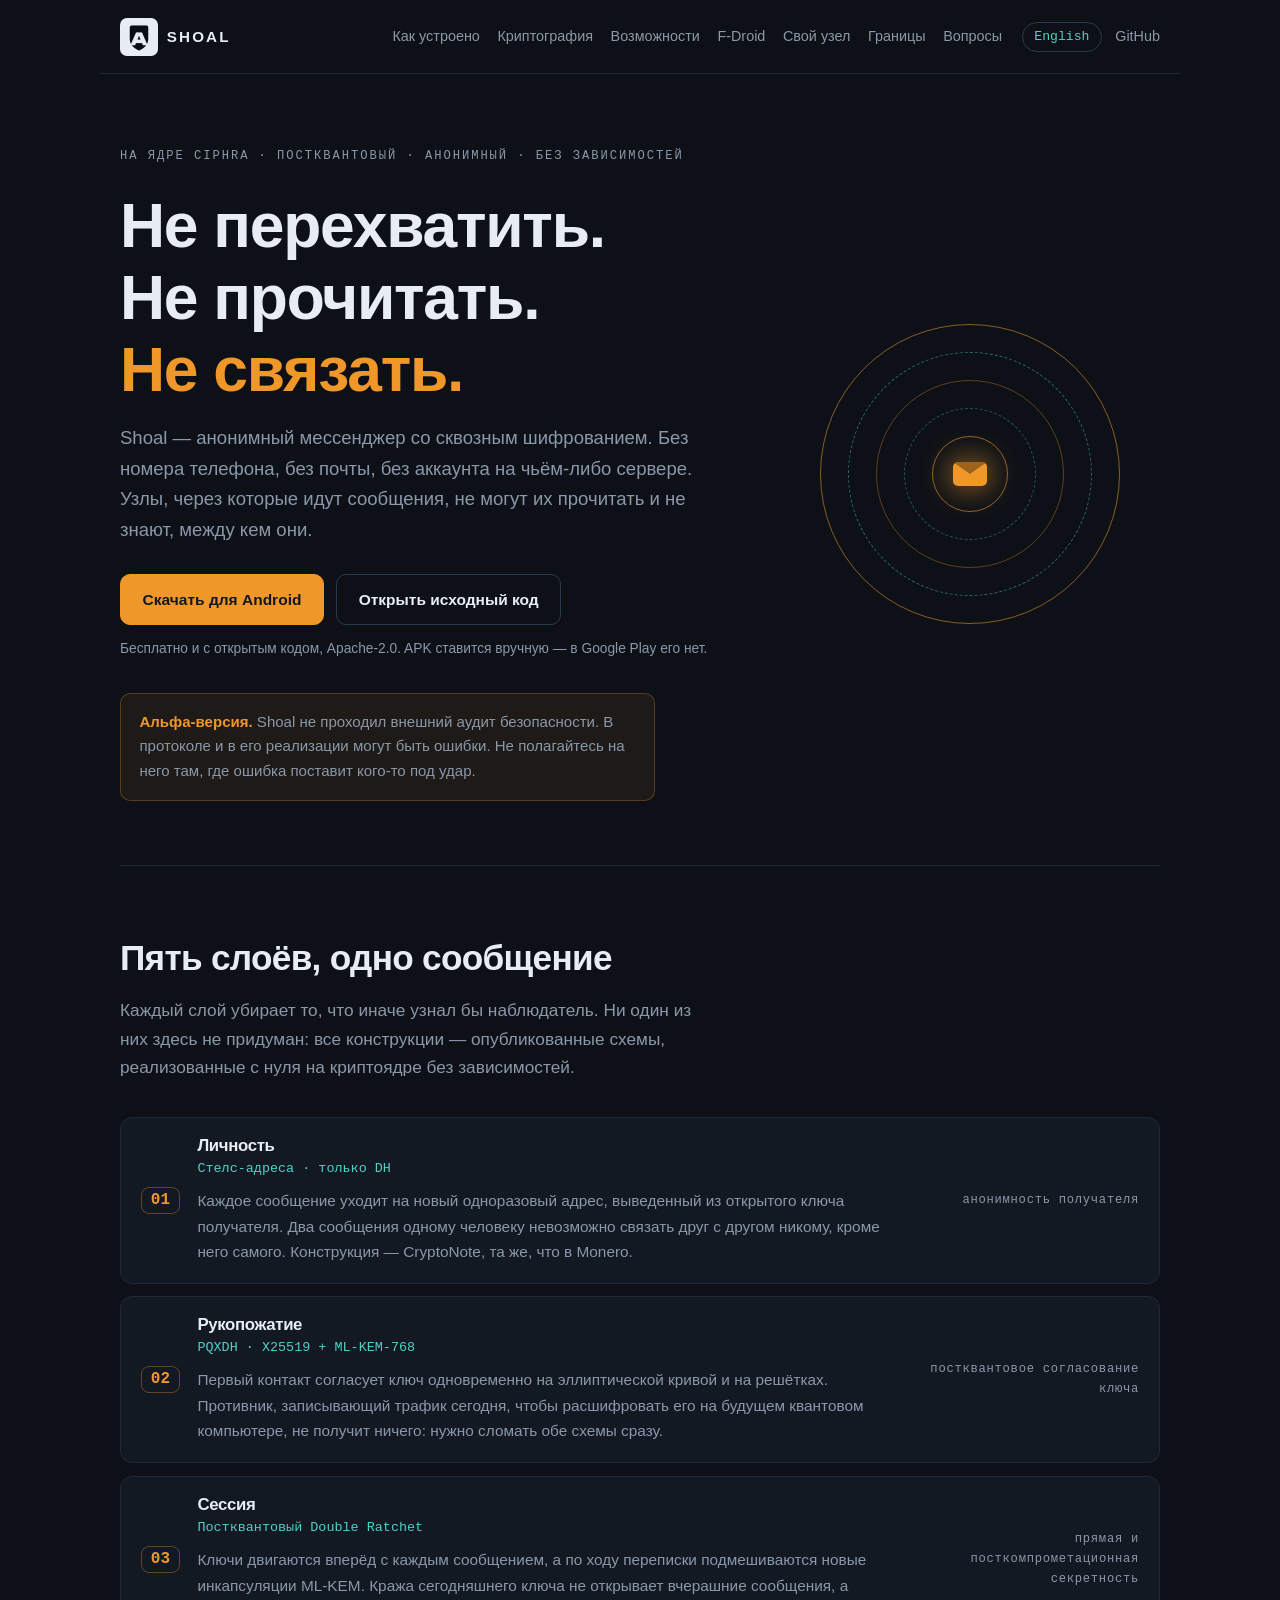
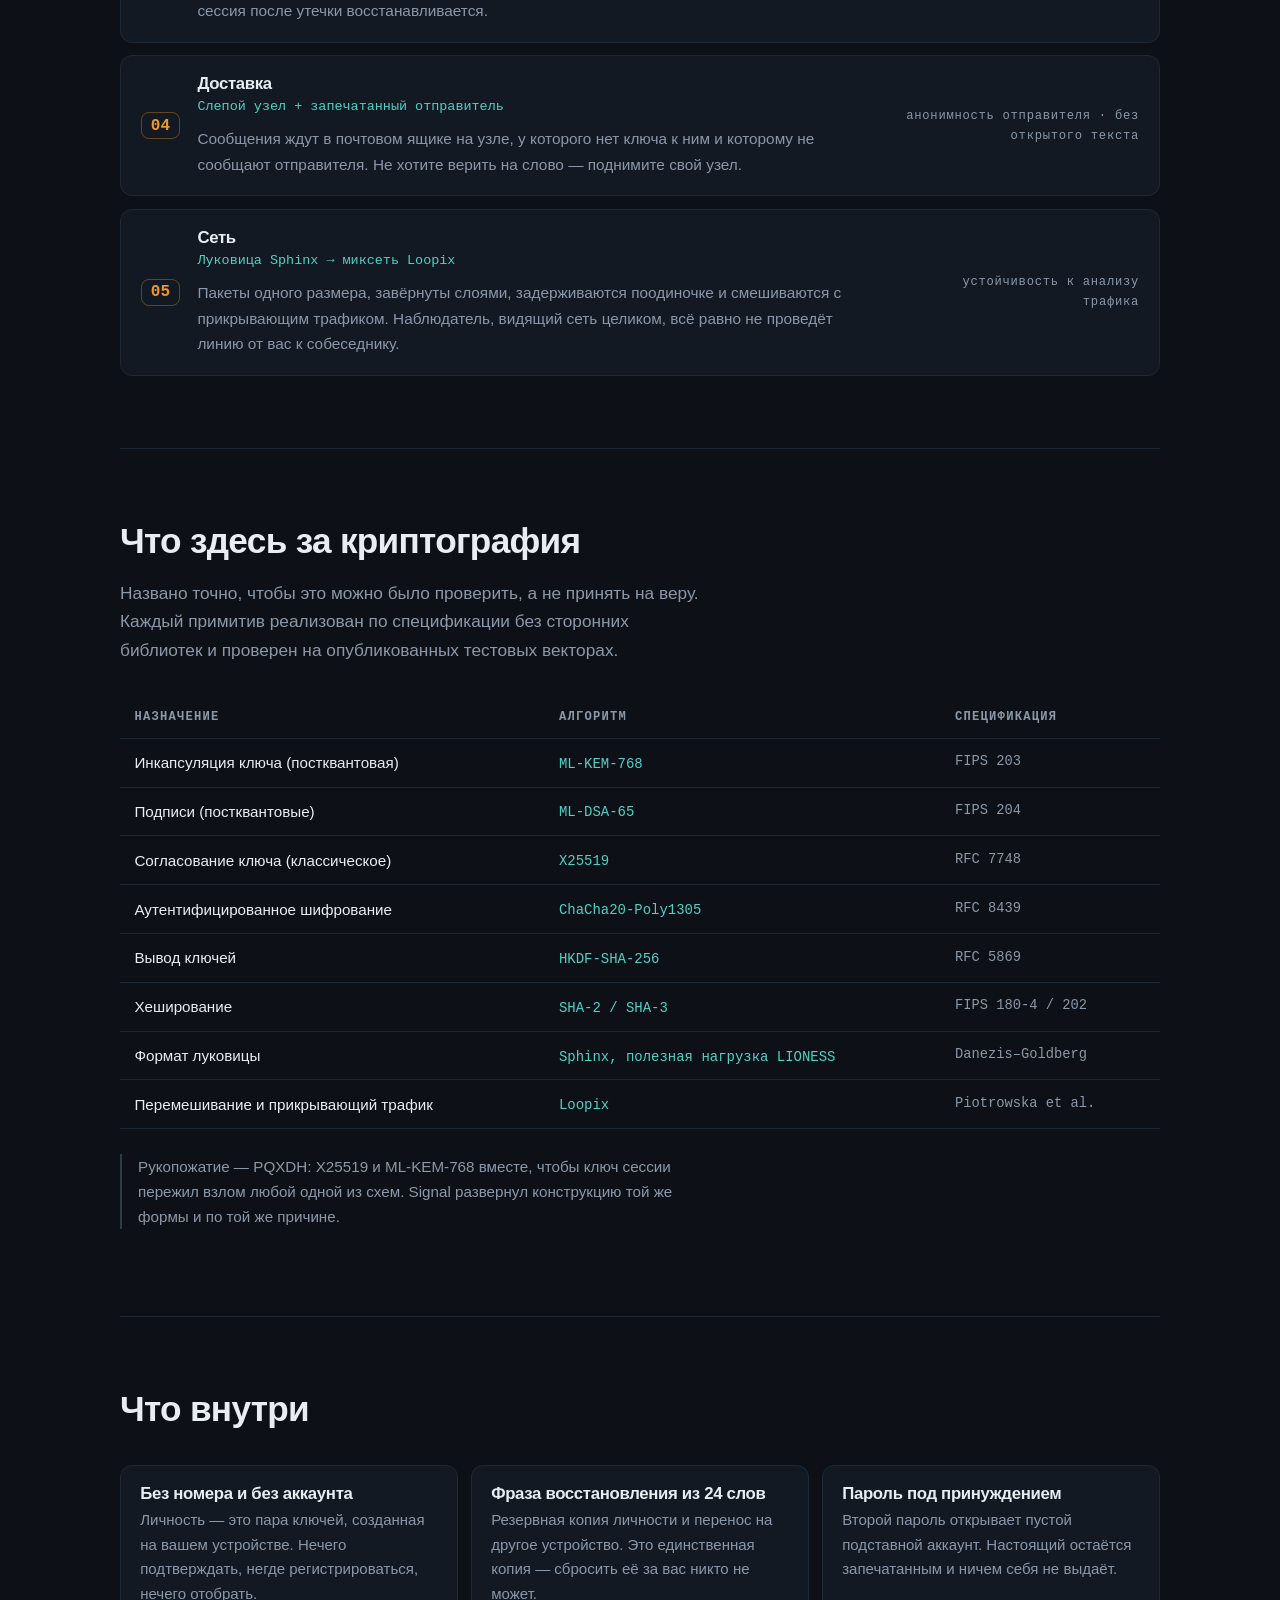
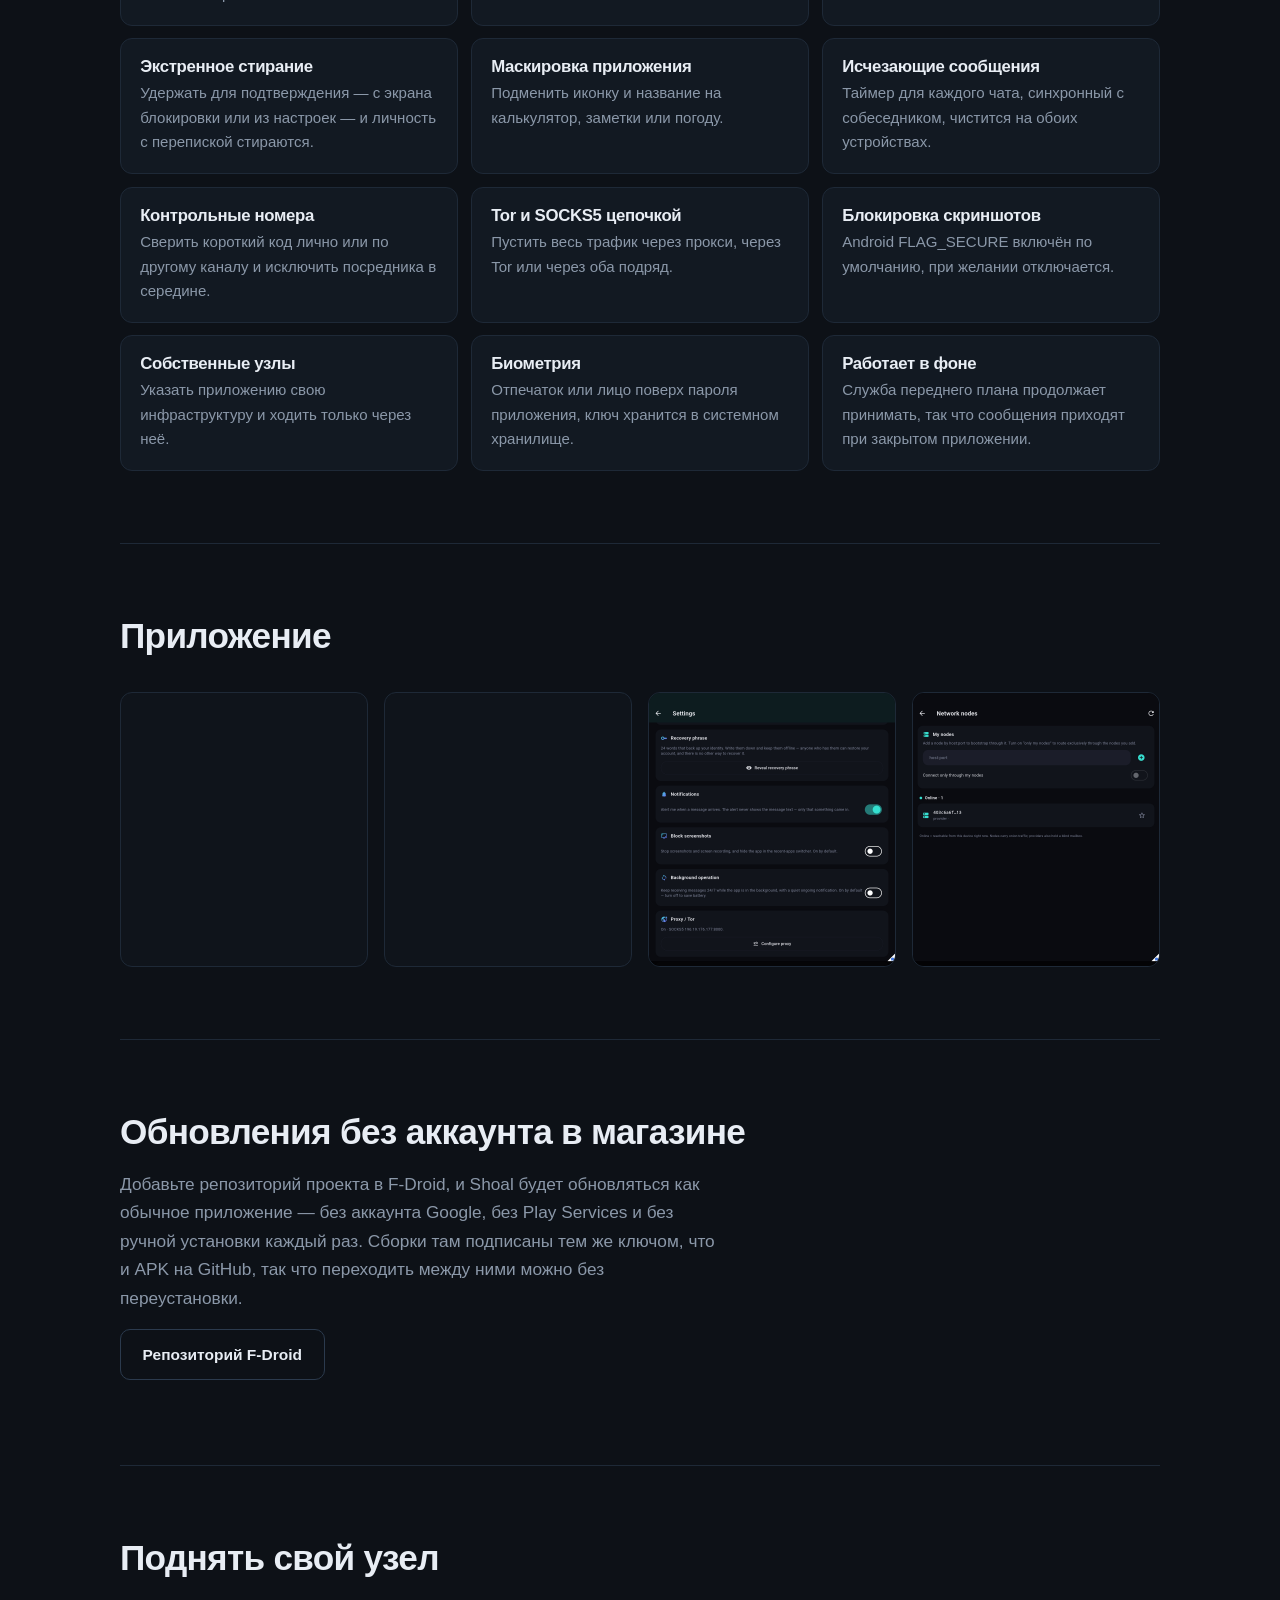
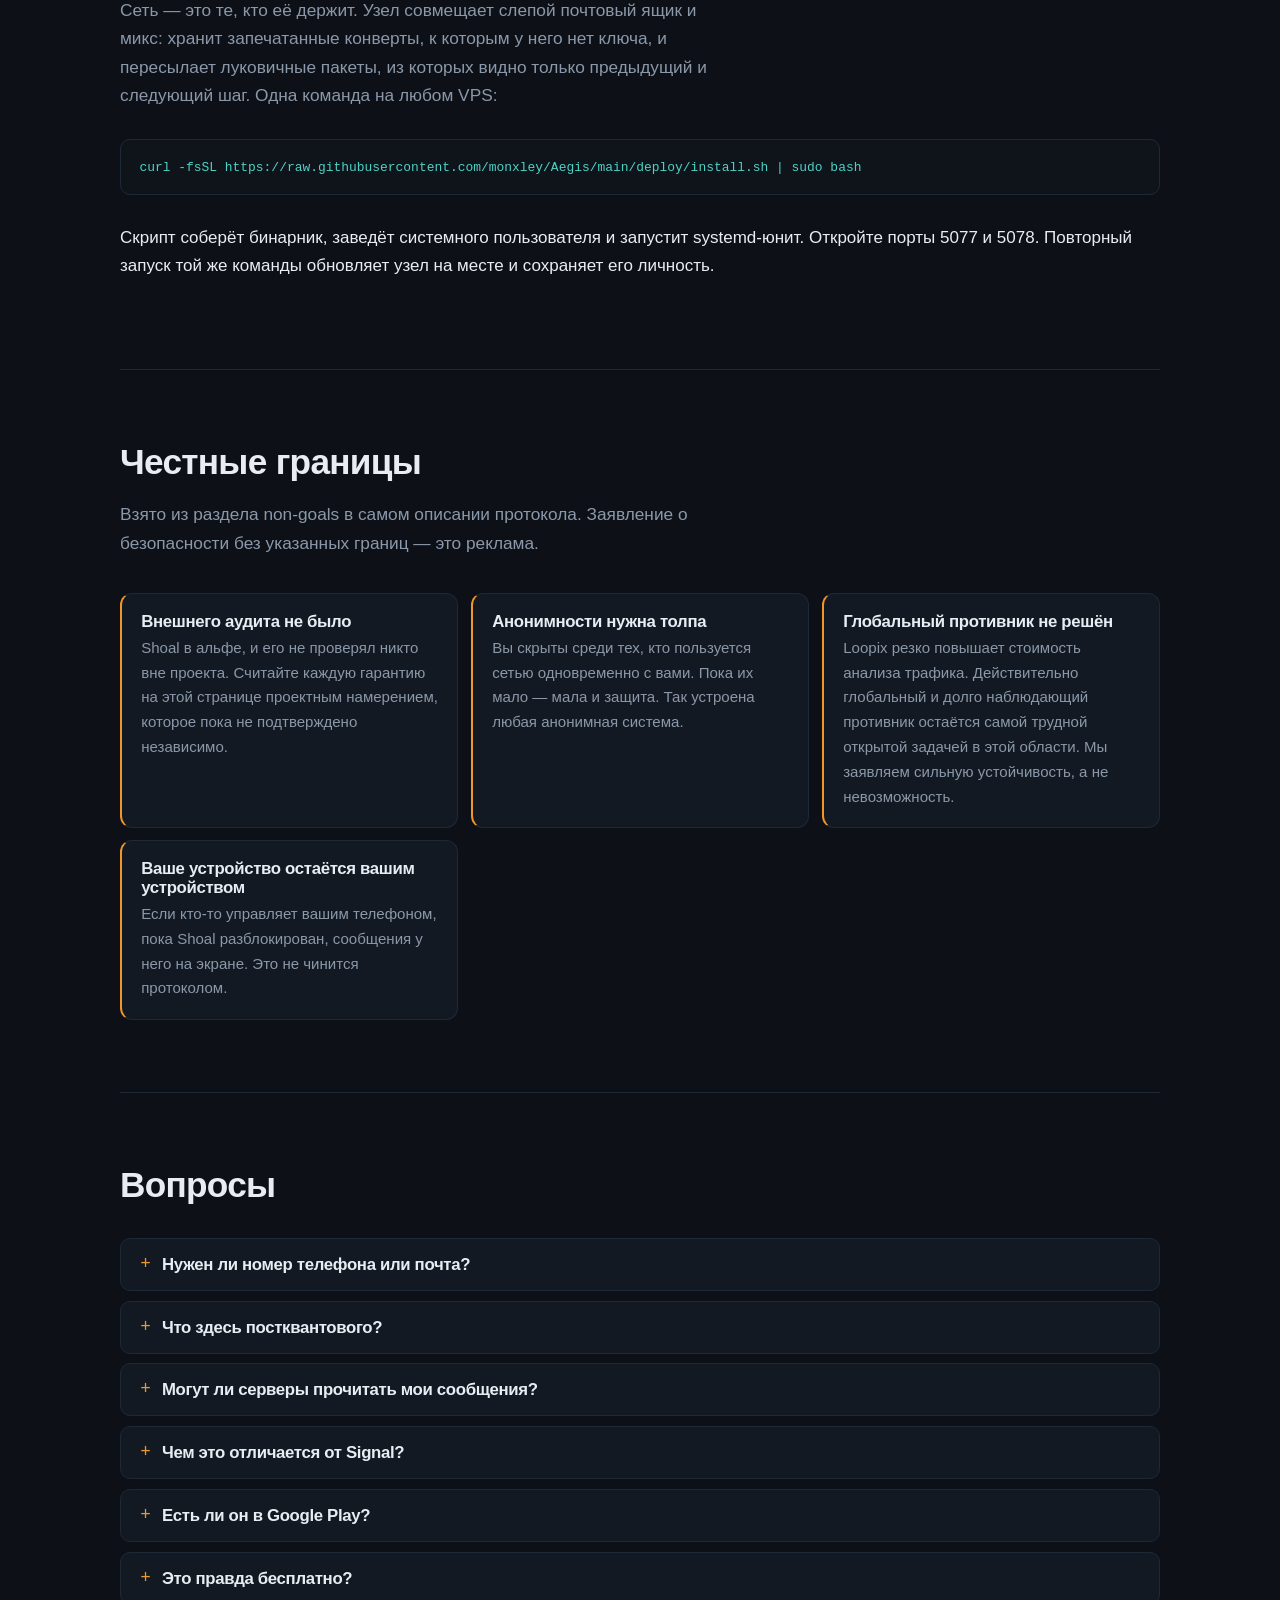
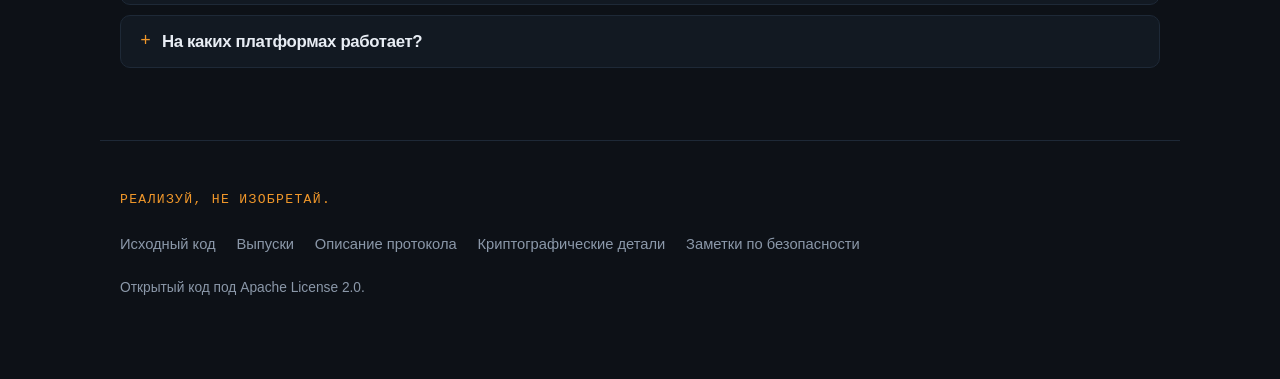
==== commit d1b6b3a6: "Rename the product to Shoal Aegis Authenticator has 675,000+ installs, is open source, and sits on F" ====
--- a/docs/ru/index.html
+++ b/docs/ru/index.html
@@ -3,7 +3,7 @@
 <head>
 <meta charset="utf-8">
 <meta name="viewport" content="width=device-width, initial-scale=1">
-<title>Aegis — анонимный постквантовый мессенджер</title>
+<title>Shoal — анонимный постквантовый мессенджер</title>
 <meta name="description" content="Мессенджер с открытым кодом без номера и без аккаунта. Постквантовое шифрование и миксеть Sphinx/Loopix скрывают и текст сообщений, и то, кто с кем переписывается.">
 <meta name="keywords" content="анонимный мессенджер, постквантовое шифрование, мессенджер без номера телефона, защита метаданных, миксеть, мессенджер с открытым исходным кодом, луковая маршрутизация, ML-KEM">
 <meta name="robots" content="index, follow, max-image-preview:large">
@@ -16,21 +16,21 @@
 <link rel="apple-touch-icon" href="../assets/icon.png">
 <link rel="stylesheet" href="../assets/site.css">
 <meta property="og:type" content="website">
-<meta property="og:site_name" content="Aegis">
-<meta property="og:title" content="Aegis — анонимный постквантовый мессенджер">
+<meta property="og:site_name" content="Shoal">
+<meta property="og:title" content="Shoal — анонимный постквантовый мессенджер">
 <meta property="og:description" content="Мессенджер с открытым кодом без номера и без аккаунта. Постквантовое шифрование и миксеть Sphinx/Loopix скрывают и текст сообщений, и то, кто с кем переписывается.">
 <meta property="og:url" content="https://monxley.github.io/Aegis/ru/">
 <meta property="og:image" content="https://monxley.github.io/Aegis/brand/lockup.png">
 <meta property="og:image:width" content="1402">
 <meta property="og:image:height" content="400">
-<meta property="og:image:alt" content="Aegis — post-quantum private messenger">
+<meta property="og:image:alt" content="Shoal — post-quantum private messenger">
 <meta property="og:locale" content="ru_RU">
 <meta property="og:locale:alternate" content="en_US">
 <meta name="twitter:card" content="summary_large_image">
-<meta name="twitter:title" content="Aegis — анонимный постквантовый мессенджер">
+<meta name="twitter:title" content="Shoal — анонимный постквантовый мессенджер">
 <meta name="twitter:description" content="Мессенджер с открытым кодом без номера и без аккаунта. Постквантовое шифрование и миксеть Sphinx/Loopix скрывают и текст сообщений, и то, кто с кем переписывается.">
 <meta name="twitter:image" content="https://monxley.github.io/Aegis/brand/lockup.png">
-<script type="application/ld+json">{"@context":"https://schema.org","@graph":[{"@type":"SoftwareApplication","name":"Aegis","applicationCategory":"CommunicationApplication","operatingSystem":"Android","url":"https://monxley.github.io/Aegis/ru/","inLanguage":"ru","description":"Мессенджер с открытым кодом без номера и без аккаунта. Постквантовое шифрование и миксеть Sphinx/Loopix скрывают и текст сообщений, и то, кто с кем переписывается.","license":"https://www.apache.org/licenses/LICENSE-2.0","isAccessibleForFree":true,"offers":{"@type":"Offer","price":"0","priceCurrency":"USD"},"downloadUrl":"https://github.com/monxley/Aegis/releases","softwareHelp":"https://github.com/monxley/Aegis/blob/main/AEGIS_PROTOCOL.md","codeRepository":"https://github.com/monxley/Aegis"},{"@type":"FAQPage","inLanguage":"ru","mainEntity":[{"@type":"Question","name":"Нужен ли номер телефона или почта?","acceptedAnswer":{"@type":"Answer","text":"Нет. Личность — это пара ключей, создаваемая на вашем устройстве при первом запуске. Регистрации нет, аккаунта на чьём-либо сервере тоже."}},{"@type":"Question","name":"Что здесь постквантового?","acceptedAnswer":{"@type":"Answer","text":"Рукопожатие согласует ключ сразу через X25519 и ML-KEM-768 (FIPS 203), а сессия по ходу работы подмешивает новые инкапсуляции ML-KEM. Противнику, который копит трафик сейчас, чтобы расшифровать его потом на квантовом компьютере, придётся сломать и решётчатую схему, и кривую."}},{"@type":"Question","name":"Могут ли серверы прочитать мои сообщения?","acceptedAnswer":{"@type":"Answer","text":"Нет. Узел хранит запечатанные конверты, к которым у него нет ключа, и не знает отправителя. Он также не может понять, какие конверты принадлежат одному получателю: каждое сообщение уходит на новый одноразовый адрес."}},{"@type":"Question","name":"Чем это отличается от Signal?","acceptedAnswer":{"@type":"Answer","text":"Signal очень хорошо шифрует содержимое, но требует номер телефона и работает на своих серверах. В Aegis нет ни номера, ни центральной личности, а трафик идёт через миксеть Sphinx/Loopix, так что защищено и то, кто с кем говорит, а не только сказанное."}},{"@type":"Question","name":"Есть ли он в Google Play?","acceptedAnswer":{"@type":"Answer","text":"Нет. APK публикуется в GitHub Releases вместе с его SHA-256, и вы ставите его сами. Каждый выпуск подписан одним и тем же ключом: если отпечаток сертификата изменился, APK пришёл не от этого проекта."}},{"@type":"Question","name":"Это правда бесплатно?","acceptedAnswer":{"@type":"Answer","text":"Да. Apache-2.0, без аккаунтов, без платежей, без телеметрии и без рекламы. Можно прочитать каждую строку и собрать самому."}},{"@type":"Question","name":"На каких платформах работает?","acceptedAnswer":{"@type":"Answer","text":"Сегодня — Android. Ядро на Rust, интерфейс на Flutter, так что другие платформы возможны; собирается и тестируется пока только Android."}}]}]}</script>
+<script type="application/ld+json">{"@context":"https://schema.org","@graph":[{"@type":"SoftwareApplication","name":"Shoal","applicationCategory":"CommunicationApplication","operatingSystem":"Android","url":"https://monxley.github.io/Aegis/ru/","inLanguage":"ru","description":"Мессенджер с открытым кодом без номера и без аккаунта. Постквантовое шифрование и миксеть Sphinx/Loopix скрывают и текст сообщений, и то, кто с кем переписывается.","license":"https://www.apache.org/licenses/LICENSE-2.0","isAccessibleForFree":true,"offers":{"@type":"Offer","price":"0","priceCurrency":"USD"},"downloadUrl":"https://github.com/monxley/Aegis/releases","softwareHelp":"https://github.com/monxley/Aegis/blob/main/AEGIS_PROTOCOL.md","codeRepository":"https://github.com/monxley/Aegis"},{"@type":"FAQPage","inLanguage":"ru","mainEntity":[{"@type":"Question","name":"Нужен ли номер телефона или почта?","acceptedAnswer":{"@type":"Answer","text":"Нет. Личность — это пара ключей, создаваемая на вашем устройстве при первом запуске. Регистрации нет, аккаунта на чьём-либо сервере тоже."}},{"@type":"Question","name":"Что здесь постквантового?","acceptedAnswer":{"@type":"Answer","text":"Рукопожатие согласует ключ сразу через X25519 и ML-KEM-768 (FIPS 203), а сессия по ходу работы подмешивает новые инкапсуляции ML-KEM. Противнику, который копит трафик сейчас, чтобы расшифровать его потом на квантовом компьютере, придётся сломать и решётчатую схему, и кривую."}},{"@type":"Question","name":"Могут ли серверы прочитать мои сообщения?","acceptedAnswer":{"@type":"Answer","text":"Нет. Узел хранит запечатанные конверты, к которым у него нет ключа, и не знает отправителя. Он также не может понять, какие конверты принадлежат одному получателю: каждое сообщение уходит на новый одноразовый адрес."}},{"@type":"Question","name":"Чем это отличается от Signal?","acceptedAnswer":{"@type":"Answer","text":"Signal очень хорошо шифрует содержимое, но требует номер телефона и работает на своих серверах. В Shoal нет ни номера, ни центральной личности, а трафик идёт через миксеть Sphinx/Loopix, так что защищено и то, кто с кем говорит, а не только сказанное."}},{"@type":"Question","name":"Есть ли он в Google Play?","acceptedAnswer":{"@type":"Answer","text":"Нет. APK публикуется в GitHub Releases вместе с его SHA-256, и вы ставите его сами. Каждый выпуск подписан одним и тем же ключом: если отпечаток сертификата изменился, APK пришёл не от этого проекта."}},{"@type":"Question","name":"Это правда бесплатно?","acceptedAnswer":{"@type":"Answer","text":"Да. Apache-2.0, без аккаунтов, без платежей, без телеметрии и без рекламы. Можно прочитать каждую строку и собрать самому."}},{"@type":"Question","name":"На каких платформах работает?","acceptedAnswer":{"@type":"Answer","text":"Сегодня — Android. Ядро на Rust, интерфейс на Flutter, так что другие платформы возможны; собирается и тестируется пока только Android."}}]}]}</script>
 </head>
 <body>
 <a class="skip" href="#main">Перейти к содержанию</a>
@@ -38,7 +38,7 @@
 <header class="site">
   <a class="brand" href="https://monxley.github.io/Aegis/ru/">
     <img src="../assets/icon.png" alt="" width="32" height="32">
-    <span>Aegis</span>
+    <span>Shoal</span>
   </a>
   <nav aria-label="Пять слоёв, одно сообщение"><a href="#how">Как устроено</a><a href="#crypto">Криптография</a><a href="#features">Возможности</a><a href="#fdroid">F-Droid</a><a href="#node">Свой узел</a><a href="#limits">Границы</a><a href="#faq">Вопросы</a></nav>
   <div class="head-actions">
@@ -55,14 +55,14 @@
   <p class="kicker">На ядре Ciphra · Постквантовый · Анонимный · Без зависимостей</p>
   <h1>Не перехватить.<br>Не прочитать.<br>
     <span class="accent">Не связать.</span></h1>
-  <p class="lead">Aegis — анонимный мессенджер со сквозным шифрованием. Без номера телефона, без почты, без аккаунта на чьём-либо сервере. Узлы, через которые идут сообщения, не могут их прочитать и не знают, между кем они.</p>
+  <p class="lead">Shoal — анонимный мессенджер со сквозным шифрованием. Без номера телефона, без почты, без аккаунта на чьём-либо сервере. Узлы, через которые идут сообщения, не могут их прочитать и не знают, между кем они.</p>
   <p class="cta">
     <a class="btn primary" href="https://github.com/monxley/Aegis/releases/latest" rel="noopener">Скачать для Android</a>
     <a class="btn" href="https://github.com/monxley/Aegis" rel="noopener">Открыть исходный код</a>
   </p>
   <p class="fine">Бесплатно и с открытым кодом, Apache-2.0. APK ставится вручную — в Google Play его нет.</p>
   <aside class="alpha">
-    <strong>Альфа-версия.</strong> Aegis не проходил внешний аудит безопасности. В протоколе и в его реализации могут быть ошибки. Не полагайтесь на него там, где ошибка поставит кого-то под удар.
+    <strong>Альфа-версия.</strong> Shoal не проходил внешний аудит безопасности. В протоколе и в его реализации могут быть ошибки. Не полагайтесь на него там, где ошибка поставит кого-то под удар.
   </aside>
  </div>
  <div class="scene" aria-hidden="true">
@@ -101,12 +101,12 @@
 
 <section id="shots">
   <h2>Приложение</h2>
-  <div class="shots"><figure><img src="../screenshots/chats.jpg" alt="Список переписок Aegis на Android" width="1968" height="2184" loading="lazy" decoding="async"></figure><figure><img src="../screenshots/settings-security.jpg" alt="Настройки безопасности Aegis: блокировка, пароль под принуждением, экстренное стирание" width="1968" height="2184" loading="lazy" decoding="async"></figure><figure><img src="../screenshots/settings-privacy.jpg" alt="Настройки приватности Aegis: цепочка Tor и SOCKS5, блокировка скриншотов" width="1968" height="2184" loading="lazy" decoding="async"></figure><figure><img src="../screenshots/nodes.jpg" alt="Вид сети Aegis со списком найденных микс-узлов" width="1968" height="2184" loading="lazy" decoding="async"></figure></div>
+  <div class="shots"><figure><img src="../screenshots/chats.jpg" alt="Список переписок Shoal на Android" width="1968" height="2184" loading="lazy" decoding="async"></figure><figure><img src="../screenshots/settings-security.jpg" alt="Настройки безопасности Shoal: блокировка, пароль под принуждением, экстренное стирание" width="1968" height="2184" loading="lazy" decoding="async"></figure><figure><img src="../screenshots/settings-privacy.jpg" alt="Настройки приватности Shoal: цепочка Tor и SOCKS5, блокировка скриншотов" width="1968" height="2184" loading="lazy" decoding="async"></figure><figure><img src="../screenshots/nodes.jpg" alt="Вид сети Shoal со списком найденных микс-узлов" width="1968" height="2184" loading="lazy" decoding="async"></figure></div>
 </section>
 
 <section id="fdroid">
   <h2>Обновления без аккаунта в магазине</h2>
-  <p class="lead">Добавьте репозиторий проекта в F-Droid, и Aegis будет обновляться как обычное приложение — без аккаунта Google, без Play Services и без ручной установки каждый раз. Сборки там подписаны тем же ключом, что и APK на GitHub, так что переходить между ними можно без переустановки.</p>
+  <p class="lead">Добавьте репозиторий проекта в F-Droid, и Shoal будет обновляться как обычное приложение — без аккаунта Google, без Play Services и без ручной установки каждый раз. Сборки там подписаны тем же ключом, что и APK на GitHub, так что переходить между ними можно без переустановки.</p>
   <p class="cta"><a class="btn" href="../fdroid/">Репозиторий F-Droid</a></p>
 </section>
 
@@ -120,12 +120,12 @@
 <section id="limits">
   <h2>Честные границы</h2>
   <p class="lead">Взято из раздела non-goals в самом описании протокола. Заявление о безопасности без указанных границ — это реклама.</p>
-  <ul class="grid limits"><li><h3>Внешнего аудита не было</h3><p>Aegis в альфе, и его не проверял никто вне проекта. Считайте каждую гарантию на этой странице проектным намерением, которое пока не подтверждено независимо.</p></li><li><h3>Анонимности нужна толпа</h3><p>Вы скрыты среди тех, кто пользуется сетью одновременно с вами. Пока их мало — мала и защита. Так устроена любая анонимная система.</p></li><li><h3>Глобальный противник не решён</h3><p>Loopix резко повышает стоимость анализа трафика. Действительно глобальный и долго наблюдающий противник остаётся самой трудной открытой задачей в этой области. Мы заявляем сильную устойчивость, а не невозможность.</p></li><li><h3>Ваше устройство остаётся вашим устройством</h3><p>Если кто-то управляет вашим телефоном, пока Aegis разблокирован, сообщения у него на экране. Это не чинится протоколом.</p></li></ul>
+  <ul class="grid limits"><li><h3>Внешнего аудита не было</h3><p>Shoal в альфе, и его не проверял никто вне проекта. Считайте каждую гарантию на этой странице проектным намерением, которое пока не подтверждено независимо.</p></li><li><h3>Анонимности нужна толпа</h3><p>Вы скрыты среди тех, кто пользуется сетью одновременно с вами. Пока их мало — мала и защита. Так устроена любая анонимная система.</p></li><li><h3>Глобальный противник не решён</h3><p>Loopix резко повышает стоимость анализа трафика. Действительно глобальный и долго наблюдающий противник остаётся самой трудной открытой задачей в этой области. Мы заявляем сильную устойчивость, а не невозможность.</p></li><li><h3>Ваше устройство остаётся вашим устройством</h3><p>Если кто-то управляет вашим телефоном, пока Shoal разблокирован, сообщения у него на экране. Это не чинится протоколом.</p></li></ul>
 </section>
 
 <section id="faq">
   <h2>Вопросы</h2>
-  <div class="faq"><details><summary><h3>Нужен ли номер телефона или почта?</h3></summary><p>Нет. Личность — это пара ключей, создаваемая на вашем устройстве при первом запуске. Регистрации нет, аккаунта на чьём-либо сервере тоже.</p></details><details><summary><h3>Что здесь постквантового?</h3></summary><p>Рукопожатие согласует ключ сразу через X25519 и ML-KEM-768 (FIPS 203), а сессия по ходу работы подмешивает новые инкапсуляции ML-KEM. Противнику, который копит трафик сейчас, чтобы расшифровать его потом на квантовом компьютере, придётся сломать и решётчатую схему, и кривую.</p></details><details><summary><h3>Могут ли серверы прочитать мои сообщения?</h3></summary><p>Нет. Узел хранит запечатанные конверты, к которым у него нет ключа, и не знает отправителя. Он также не может понять, какие конверты принадлежат одному получателю: каждое сообщение уходит на новый одноразовый адрес.</p></details><details><summary><h3>Чем это отличается от Signal?</h3></summary><p>Signal очень хорошо шифрует содержимое, но требует номер телефона и работает на своих серверах. В Aegis нет ни номера, ни центральной личности, а трафик идёт через миксеть Sphinx/Loopix, так что защищено и то, кто с кем говорит, а не только сказанное.</p></details><details><summary><h3>Есть ли он в Google Play?</h3></summary><p>Нет. APK публикуется в GitHub Releases вместе с его SHA-256, и вы ставите его сами. Каждый выпуск подписан одним и тем же ключом: если отпечаток сертификата изменился, APK пришёл не от этого проекта.</p></details><details><summary><h3>Это правда бесплатно?</h3></summary><p>Да. Apache-2.0, без аккаунтов, без платежей, без телеметрии и без рекламы. Можно прочитать каждую строку и собрать самому.</p></details><details><summary><h3>На каких платформах работает?</h3></summary><p>Сегодня — Android. Ядро на Rust, интерфейс на Flutter, так что другие платформы возможны; собирается и тестируется пока только Android.</p></details></div>
+  <div class="faq"><details><summary><h3>Нужен ли номер телефона или почта?</h3></summary><p>Нет. Личность — это пара ключей, создаваемая на вашем устройстве при первом запуске. Регистрации нет, аккаунта на чьём-либо сервере тоже.</p></details><details><summary><h3>Что здесь постквантового?</h3></summary><p>Рукопожатие согласует ключ сразу через X25519 и ML-KEM-768 (FIPS 203), а сессия по ходу работы подмешивает новые инкапсуляции ML-KEM. Противнику, который копит трафик сейчас, чтобы расшифровать его потом на квантовом компьютере, придётся сломать и решётчатую схему, и кривую.</p></details><details><summary><h3>Могут ли серверы прочитать мои сообщения?</h3></summary><p>Нет. Узел хранит запечатанные конверты, к которым у него нет ключа, и не знает отправителя. Он также не может понять, какие конверты принадлежат одному получателю: каждое сообщение уходит на новый одноразовый адрес.</p></details><details><summary><h3>Чем это отличается от Signal?</h3></summary><p>Signal очень хорошо шифрует содержимое, но требует номер телефона и работает на своих серверах. В Shoal нет ни номера, ни центральной личности, а трафик идёт через миксеть Sphinx/Loopix, так что защищено и то, кто с кем говорит, а не только сказанное.</p></details><details><summary><h3>Есть ли он в Google Play?</h3></summary><p>Нет. APK публикуется в GitHub Releases вместе с его SHA-256, и вы ставите его сами. Каждый выпуск подписан одним и тем же ключом: если отпечаток сертификата изменился, APK пришёл не от этого проекта.</p></details><details><summary><h3>Это правда бесплатно?</h3></summary><p>Да. Apache-2.0, без аккаунтов, без платежей, без телеметрии и без рекламы. Можно прочитать каждую строку и собрать самому.</p></details><details><summary><h3>На каких платформах работает?</h3></summary><p>Сегодня — Android. Ядро на Rust, интерфейс на Flutter, так что другие платформы возможны; собирается и тестируется пока только Android.</p></details></div>
 </section>
 
 </main>
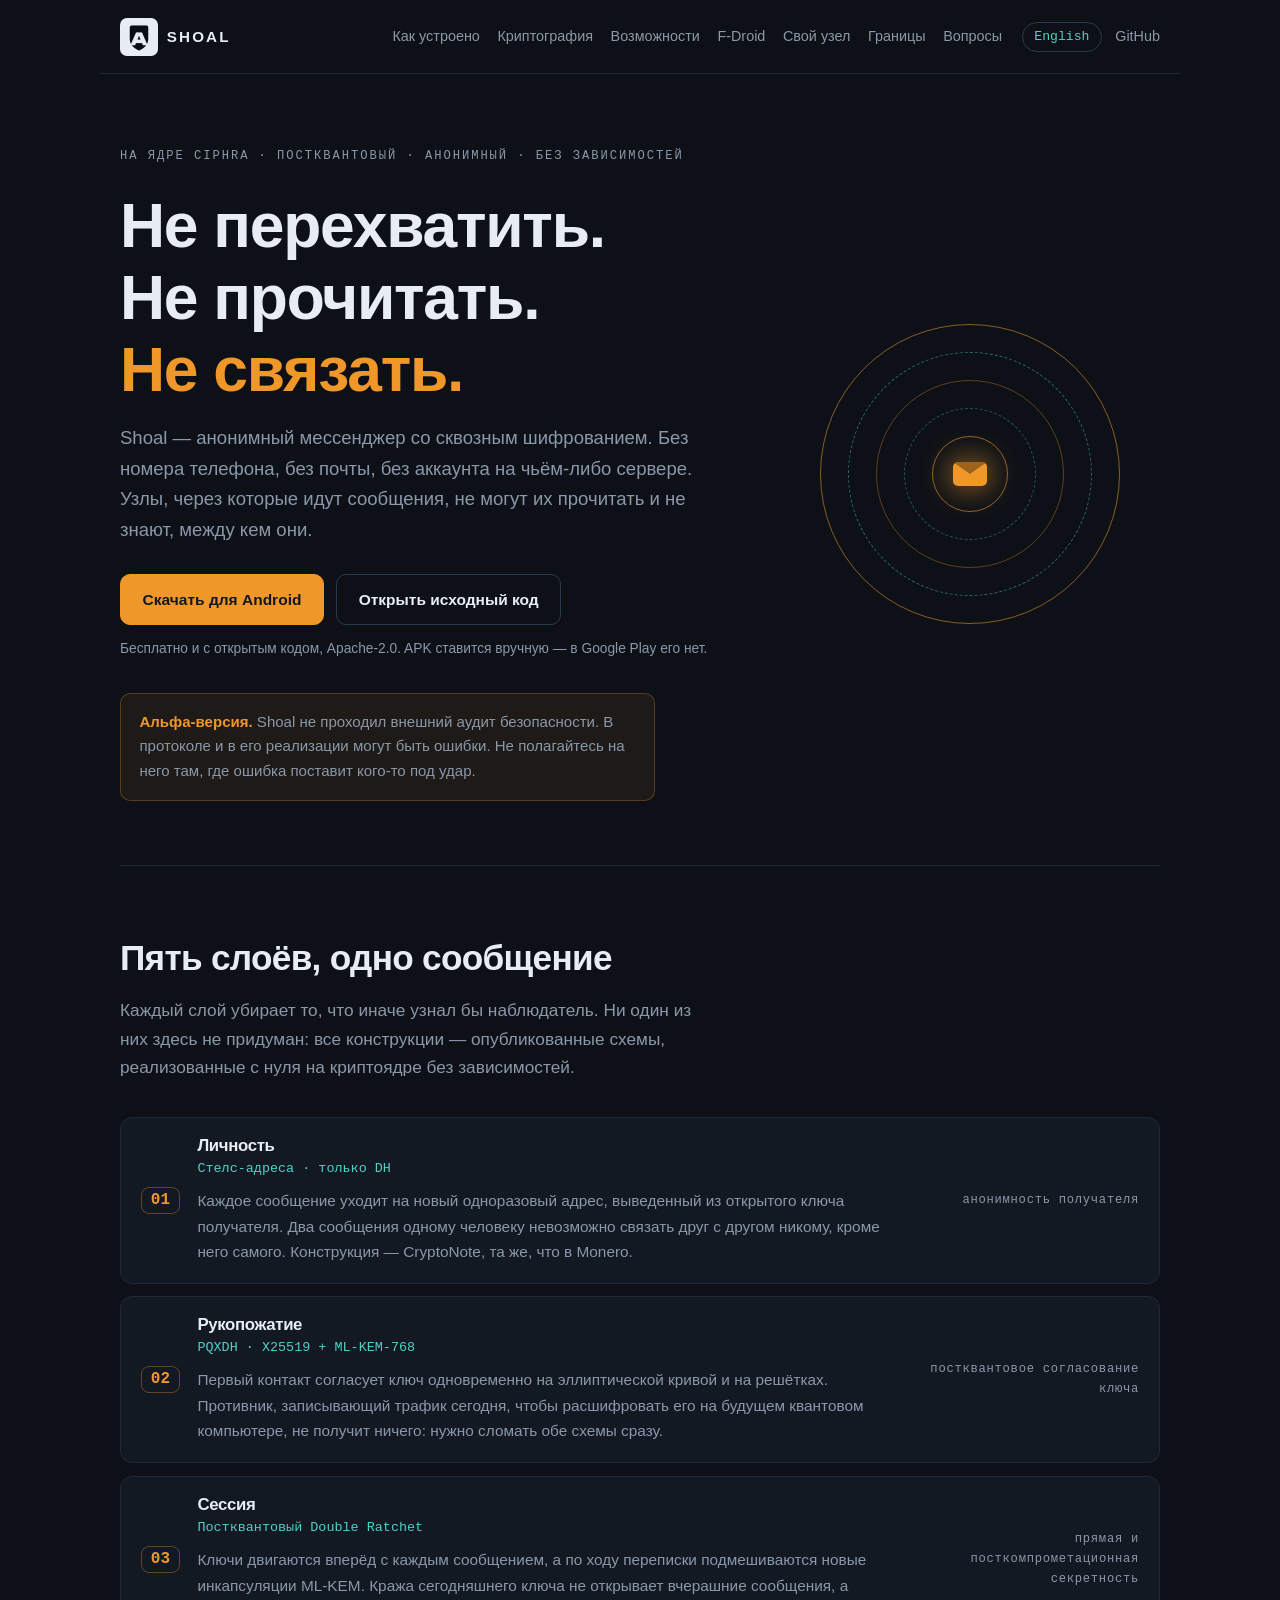
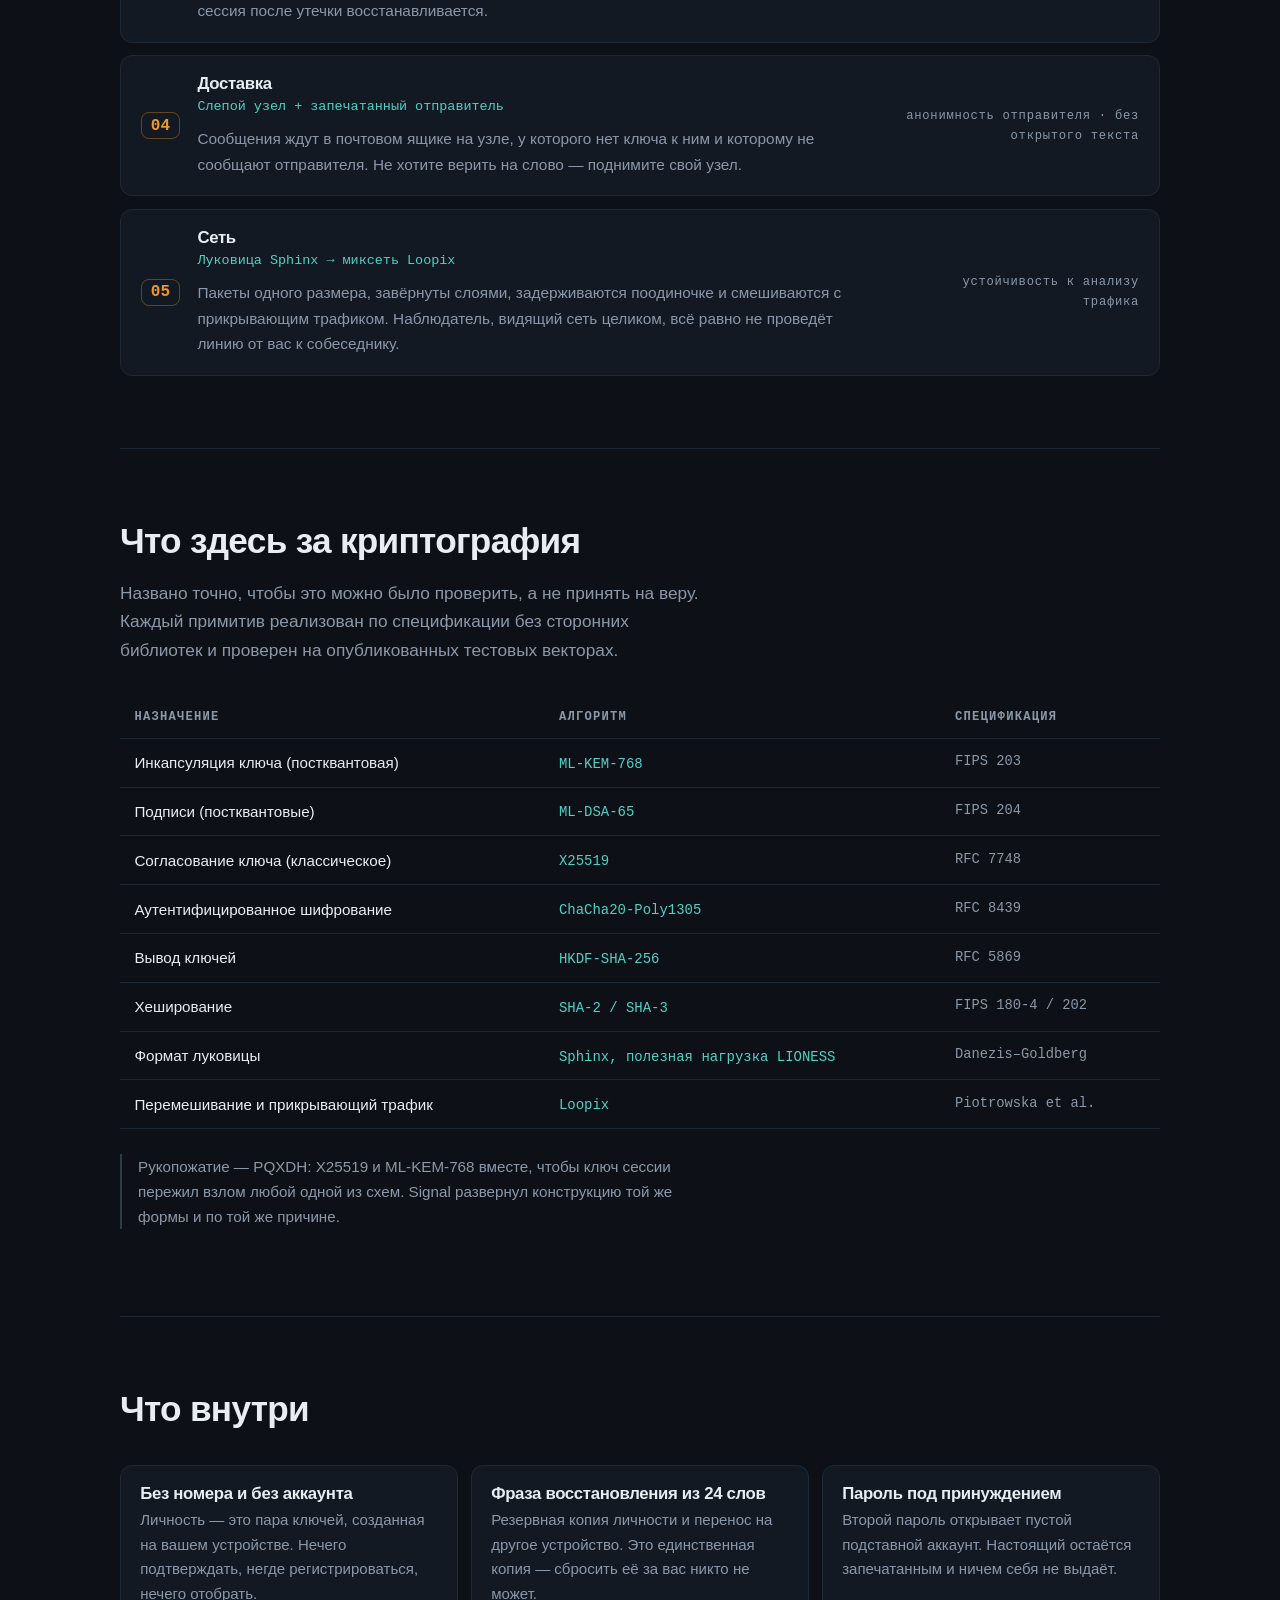
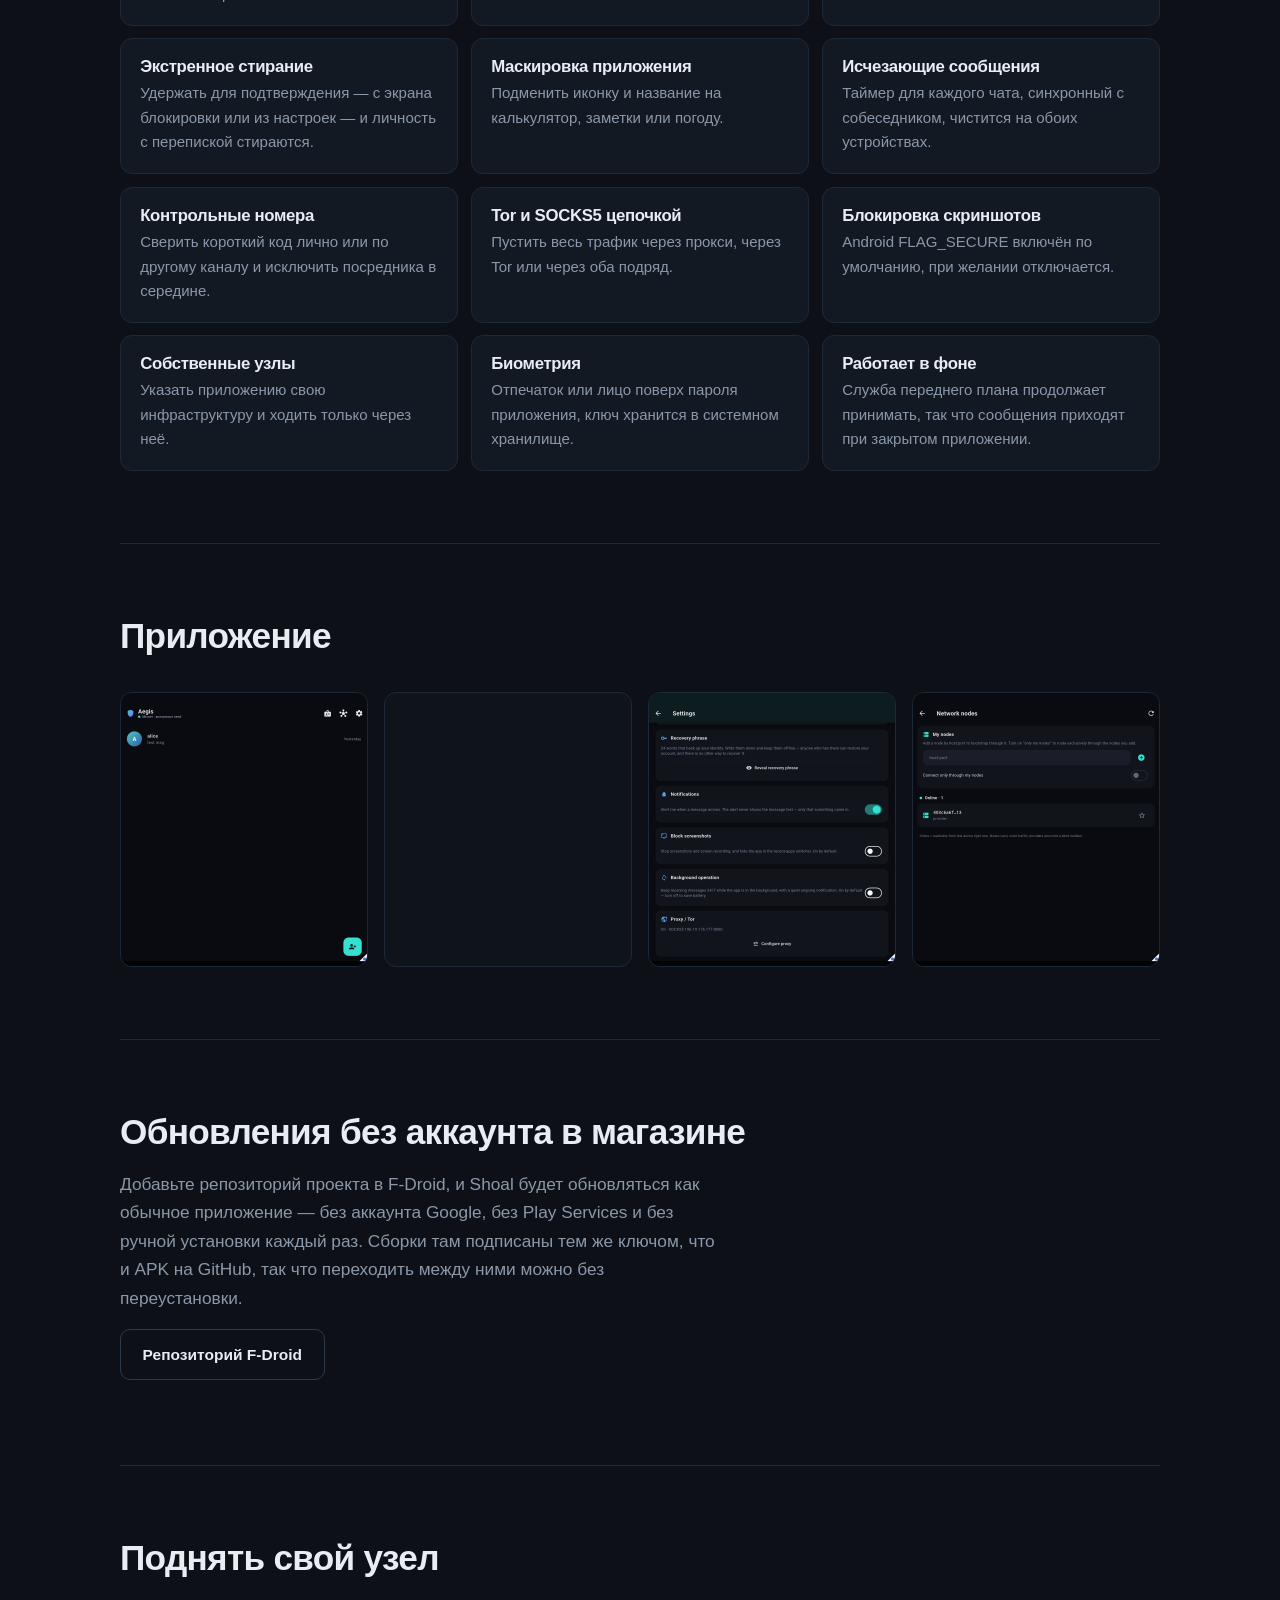
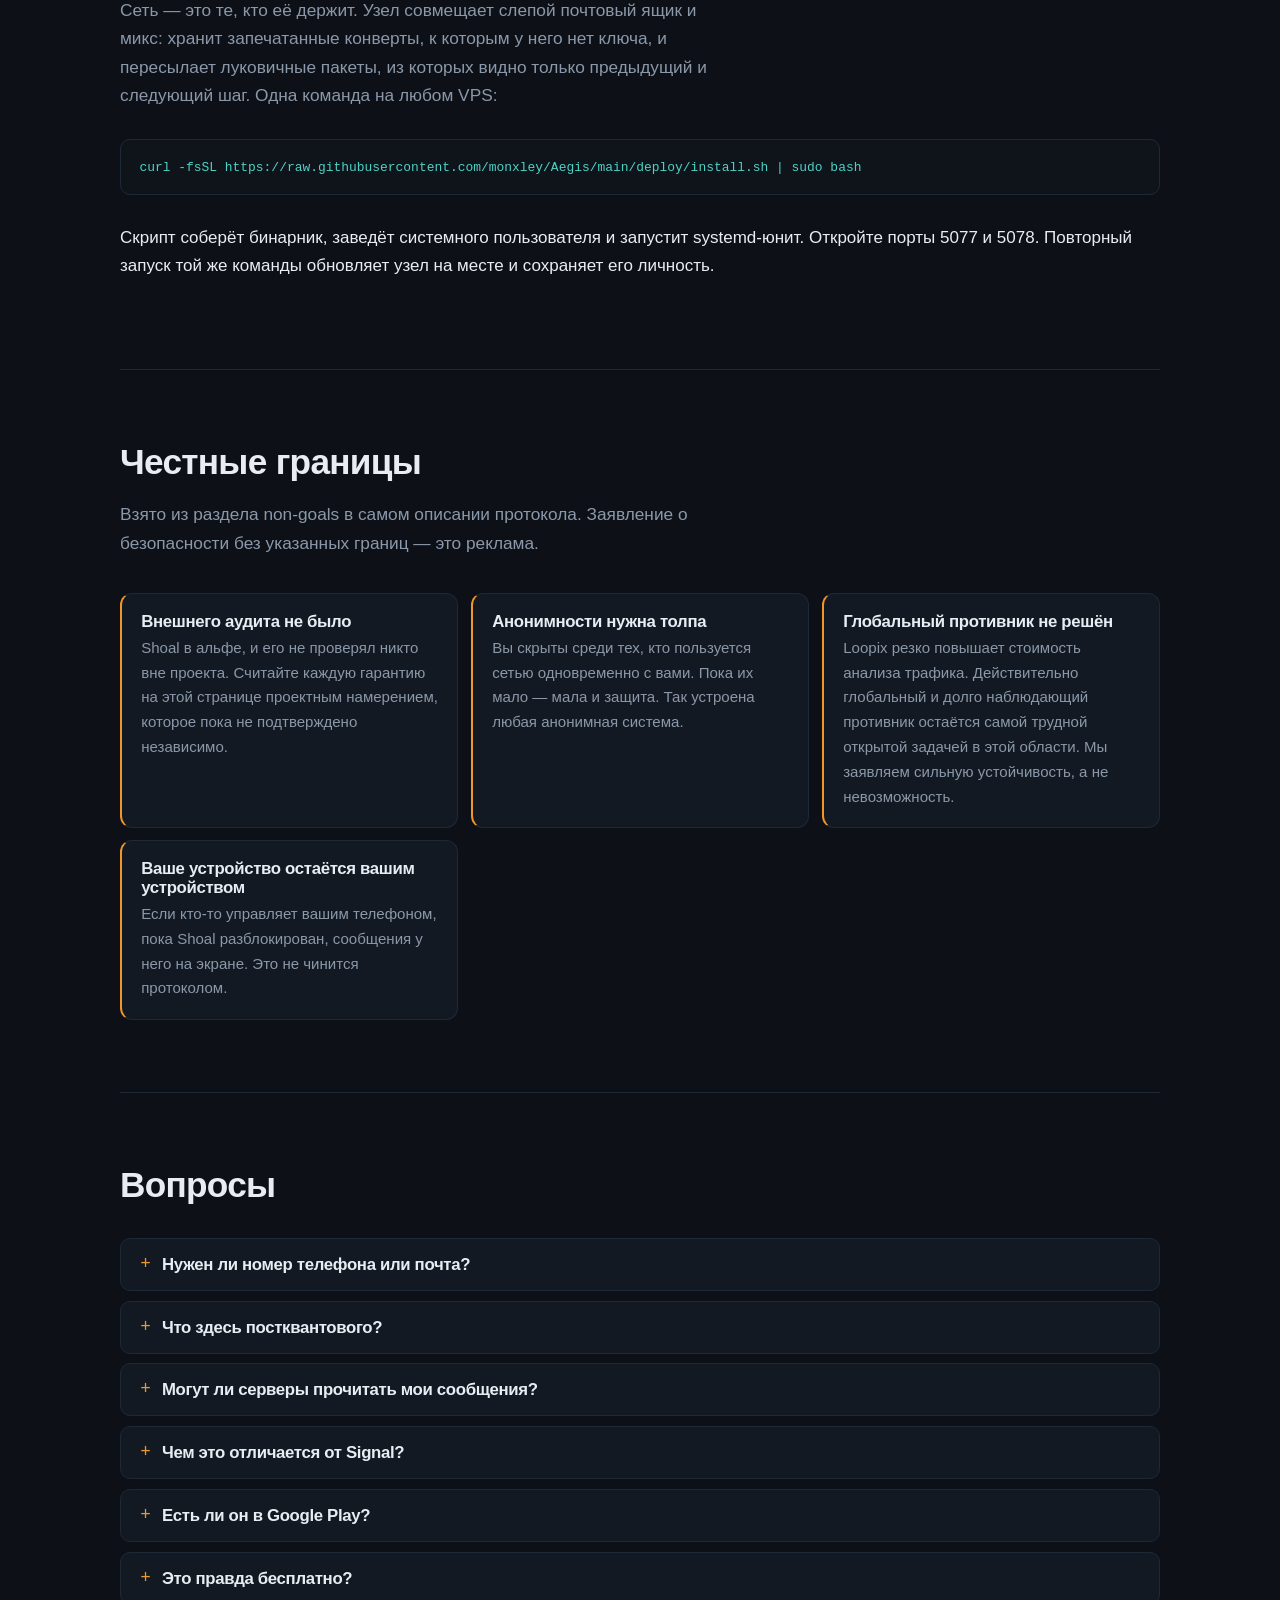
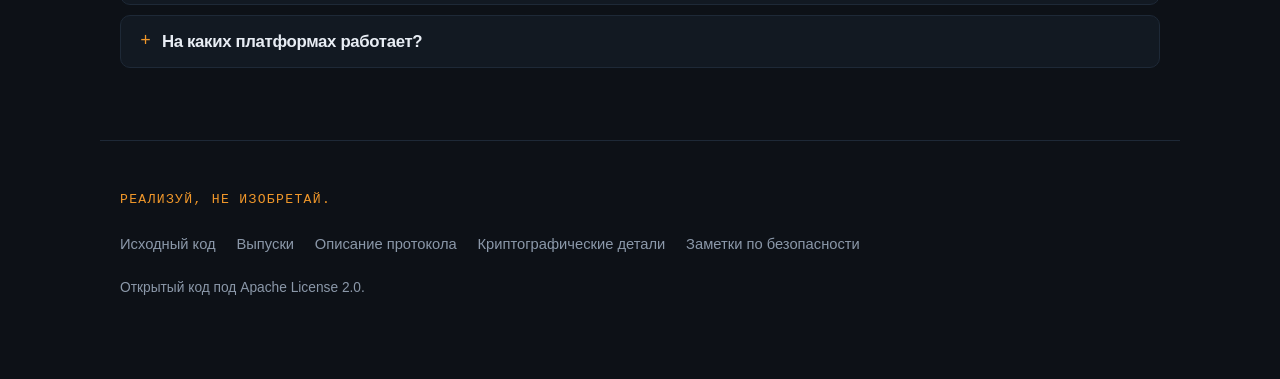
==== commit 6341426f: "Remove the Aegis name from the code as well Follows the earlier product-only rename: ten crates, the" ====
--- a/docs/ru/index.html
+++ b/docs/ru/index.html
@@ -30,7 +30,7 @@
 <meta name="twitter:title" content="Shoal — анонимный постквантовый мессенджер">
 <meta name="twitter:description" content="Мессенджер с открытым кодом без номера и без аккаунта. Постквантовое шифрование и миксеть Sphinx/Loopix скрывают и текст сообщений, и то, кто с кем переписывается.">
 <meta name="twitter:image" content="https://monxley.github.io/Aegis/brand/lockup.png">
-<script type="application/ld+json">{"@context":"https://schema.org","@graph":[{"@type":"SoftwareApplication","name":"Shoal","applicationCategory":"CommunicationApplication","operatingSystem":"Android","url":"https://monxley.github.io/Aegis/ru/","inLanguage":"ru","description":"Мессенджер с открытым кодом без номера и без аккаунта. Постквантовое шифрование и миксеть Sphinx/Loopix скрывают и текст сообщений, и то, кто с кем переписывается.","license":"https://www.apache.org/licenses/LICENSE-2.0","isAccessibleForFree":true,"offers":{"@type":"Offer","price":"0","priceCurrency":"USD"},"downloadUrl":"https://github.com/monxley/Aegis/releases","softwareHelp":"https://github.com/monxley/Aegis/blob/main/AEGIS_PROTOCOL.md","codeRepository":"https://github.com/monxley/Aegis"},{"@type":"FAQPage","inLanguage":"ru","mainEntity":[{"@type":"Question","name":"Нужен ли номер телефона или почта?","acceptedAnswer":{"@type":"Answer","text":"Нет. Личность — это пара ключей, создаваемая на вашем устройстве при первом запуске. Регистрации нет, аккаунта на чьём-либо сервере тоже."}},{"@type":"Question","name":"Что здесь постквантового?","acceptedAnswer":{"@type":"Answer","text":"Рукопожатие согласует ключ сразу через X25519 и ML-KEM-768 (FIPS 203), а сессия по ходу работы подмешивает новые инкапсуляции ML-KEM. Противнику, который копит трафик сейчас, чтобы расшифровать его потом на квантовом компьютере, придётся сломать и решётчатую схему, и кривую."}},{"@type":"Question","name":"Могут ли серверы прочитать мои сообщения?","acceptedAnswer":{"@type":"Answer","text":"Нет. Узел хранит запечатанные конверты, к которым у него нет ключа, и не знает отправителя. Он также не может понять, какие конверты принадлежат одному получателю: каждое сообщение уходит на новый одноразовый адрес."}},{"@type":"Question","name":"Чем это отличается от Signal?","acceptedAnswer":{"@type":"Answer","text":"Signal очень хорошо шифрует содержимое, но требует номер телефона и работает на своих серверах. В Shoal нет ни номера, ни центральной личности, а трафик идёт через миксеть Sphinx/Loopix, так что защищено и то, кто с кем говорит, а не только сказанное."}},{"@type":"Question","name":"Есть ли он в Google Play?","acceptedAnswer":{"@type":"Answer","text":"Нет. APK публикуется в GitHub Releases вместе с его SHA-256, и вы ставите его сами. Каждый выпуск подписан одним и тем же ключом: если отпечаток сертификата изменился, APK пришёл не от этого проекта."}},{"@type":"Question","name":"Это правда бесплатно?","acceptedAnswer":{"@type":"Answer","text":"Да. Apache-2.0, без аккаунтов, без платежей, без телеметрии и без рекламы. Можно прочитать каждую строку и собрать самому."}},{"@type":"Question","name":"На каких платформах работает?","acceptedAnswer":{"@type":"Answer","text":"Сегодня — Android. Ядро на Rust, интерфейс на Flutter, так что другие платформы возможны; собирается и тестируется пока только Android."}}]}]}</script>
+<script type="application/ld+json">{"@context":"https://schema.org","@graph":[{"@type":"SoftwareApplication","name":"Shoal","applicationCategory":"CommunicationApplication","operatingSystem":"Android","url":"https://monxley.github.io/Aegis/ru/","inLanguage":"ru","description":"Мессенджер с открытым кодом без номера и без аккаунта. Постквантовое шифрование и миксеть Sphinx/Loopix скрывают и текст сообщений, и то, кто с кем переписывается.","license":"https://www.apache.org/licenses/LICENSE-2.0","isAccessibleForFree":true,"offers":{"@type":"Offer","price":"0","priceCurrency":"USD"},"downloadUrl":"https://github.com/monxley/Aegis/releases","softwareHelp":"https://github.com/monxley/Aegis/blob/main/SHOAL_PROTOCOL.md","codeRepository":"https://github.com/monxley/Aegis"},{"@type":"FAQPage","inLanguage":"ru","mainEntity":[{"@type":"Question","name":"Нужен ли номер телефона или почта?","acceptedAnswer":{"@type":"Answer","text":"Нет. Личность — это пара ключей, создаваемая на вашем устройстве при первом запуске. Регистрации нет, аккаунта на чьём-либо сервере тоже."}},{"@type":"Question","name":"Что здесь постквантового?","acceptedAnswer":{"@type":"Answer","text":"Рукопожатие согласует ключ сразу через X25519 и ML-KEM-768 (FIPS 203), а сессия по ходу работы подмешивает новые инкапсуляции ML-KEM. Противнику, который копит трафик сейчас, чтобы расшифровать его потом на квантовом компьютере, придётся сломать и решётчатую схему, и кривую."}},{"@type":"Question","name":"Могут ли серверы прочитать мои сообщения?","acceptedAnswer":{"@type":"Answer","text":"Нет. Узел хранит запечатанные конверты, к которым у него нет ключа, и не знает отправителя. Он также не может понять, какие конверты принадлежат одному получателю: каждое сообщение уходит на новый одноразовый адрес."}},{"@type":"Question","name":"Чем это отличается от Signal?","acceptedAnswer":{"@type":"Answer","text":"Signal очень хорошо шифрует содержимое, но требует номер телефона и работает на своих серверах. В Shoal нет ни номера, ни центральной личности, а трафик идёт через миксеть Sphinx/Loopix, так что защищено и то, кто с кем говорит, а не только сказанное."}},{"@type":"Question","name":"Есть ли он в Google Play?","acceptedAnswer":{"@type":"Answer","text":"Нет. APK публикуется в GitHub Releases вместе с его SHA-256, и вы ставите его сами. Каждый выпуск подписан одним и тем же ключом: если отпечаток сертификата изменился, APK пришёл не от этого проекта."}},{"@type":"Question","name":"Это правда бесплатно?","acceptedAnswer":{"@type":"Answer","text":"Да. Apache-2.0, без аккаунтов, без платежей, без телеметрии и без рекламы. Можно прочитать каждую строку и собрать самому."}},{"@type":"Question","name":"На каких платформах работает?","acceptedAnswer":{"@type":"Answer","text":"Сегодня — Android. Ядро на Rust, интерфейс на Flutter, так что другие платформы возможны; собирается и тестируется пока только Android."}}]}]}</script>
 </head>
 <body>
 <a class="skip" href="#main">Перейти к содержанию</a>
@@ -132,7 +132,7 @@
 
 <footer class="site">
   <p class="tagline">Реализуй, не изобретай.</p>
-  <ul class="flinks"><li><a href="https://github.com/monxley/Aegis">Исходный код</a></li><li><a href="https://github.com/monxley/Aegis/releases">Выпуски</a></li><li><a href="https://github.com/monxley/Aegis/blob/main/AEGIS_PROTOCOL.md">Описание протокола</a></li><li><a href="https://github.com/monxley/Aegis/blob/main/docs/CRYPTO_MATH.md">Криптографические детали</a></li><li><a href="https://github.com/monxley/Aegis/blob/main/SECURITY_AUDIT.md">Заметки по безопасности</a></li></ul>
+  <ul class="flinks"><li><a href="https://github.com/monxley/Aegis">Исходный код</a></li><li><a href="https://github.com/monxley/Aegis/releases">Выпуски</a></li><li><a href="https://github.com/monxley/Aegis/blob/main/SHOAL_PROTOCOL.md">Описание протокола</a></li><li><a href="https://github.com/monxley/Aegis/blob/main/docs/CRYPTO_MATH.md">Криптографические детали</a></li><li><a href="https://github.com/monxley/Aegis/blob/main/SECURITY_AUDIT.md">Заметки по безопасности</a></li></ul>
   <p class="fine">Открытый код под Apache License 2.0.</p>
 </footer>
 </body>
--- a/docs/assets/site.css
+++ b/docs/assets/site.css
@@ -1,4 +1,4 @@
-/* Aegis site.
+/* Shoal site.
  *
  * Palette taken from the brand hero (docs/screenshots/hero.jpg): near-black
  * navy, amber accent, steel text, monospace for anything technical.
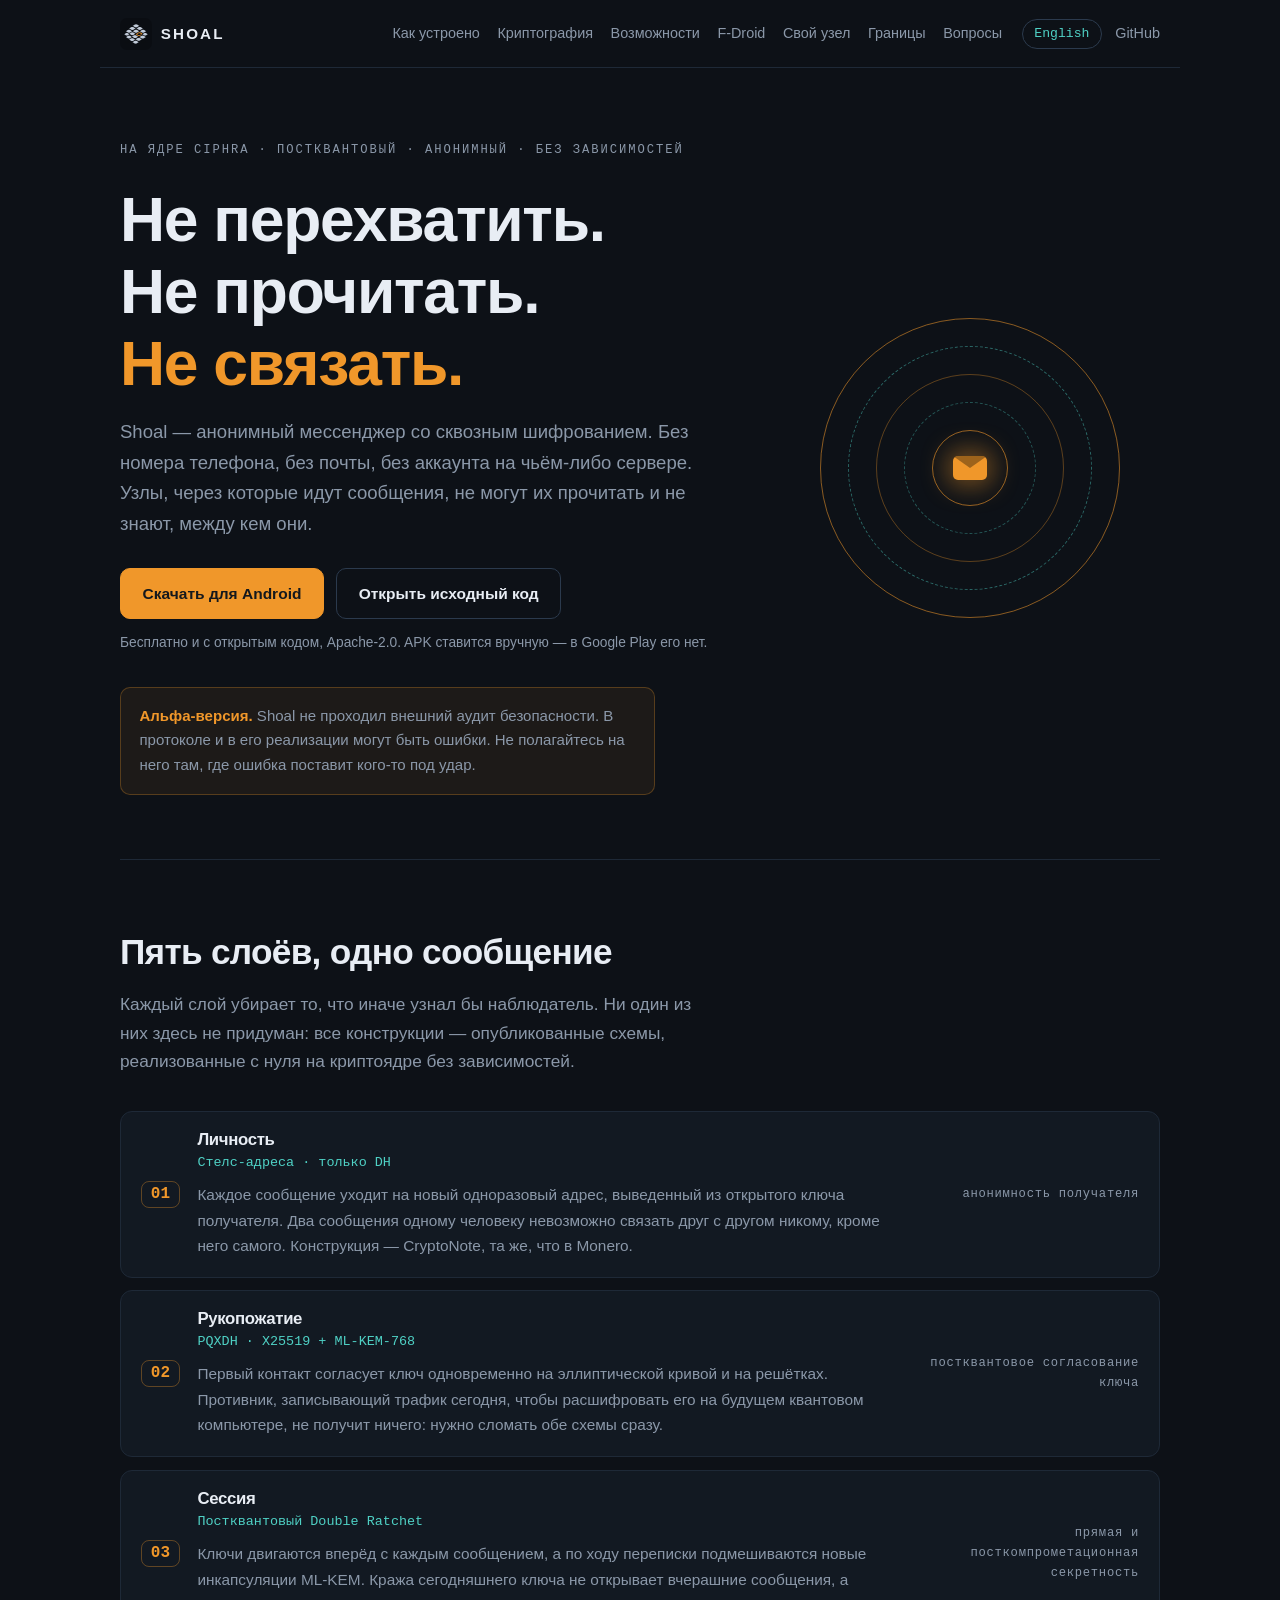
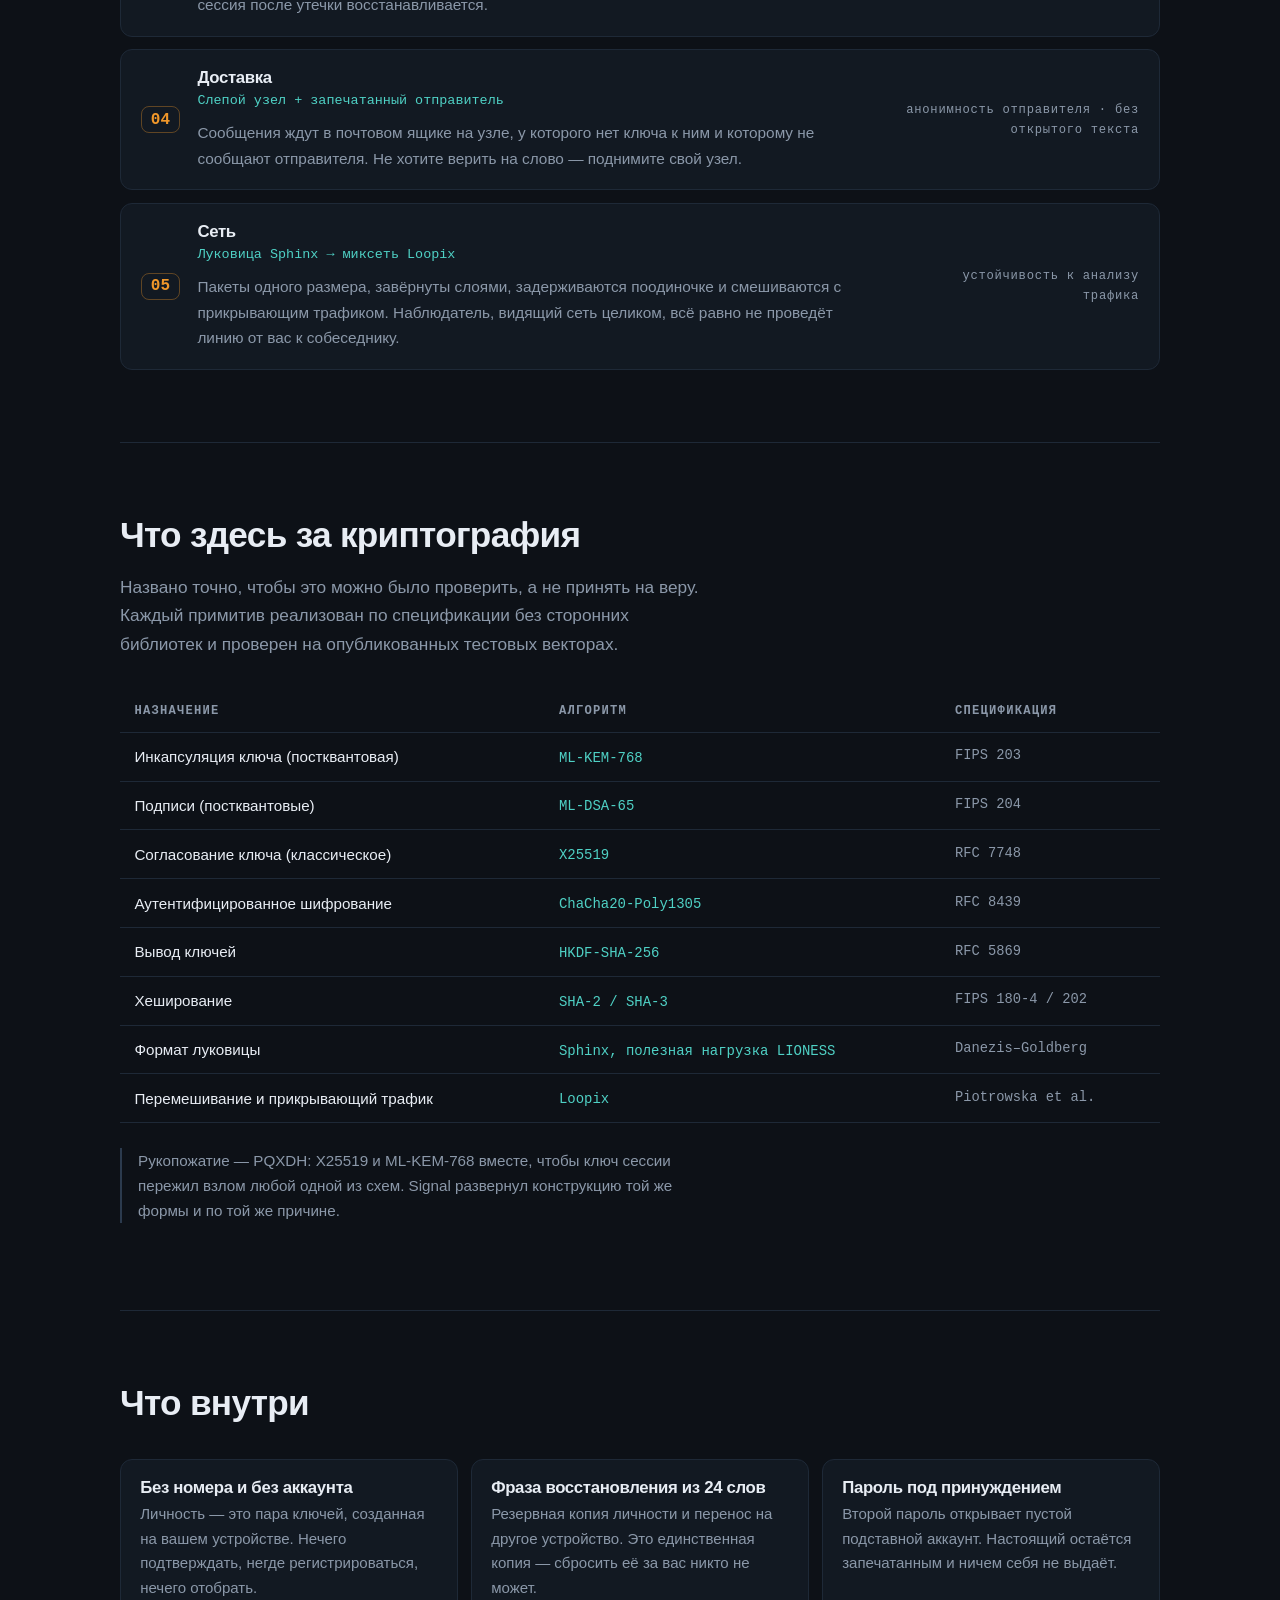
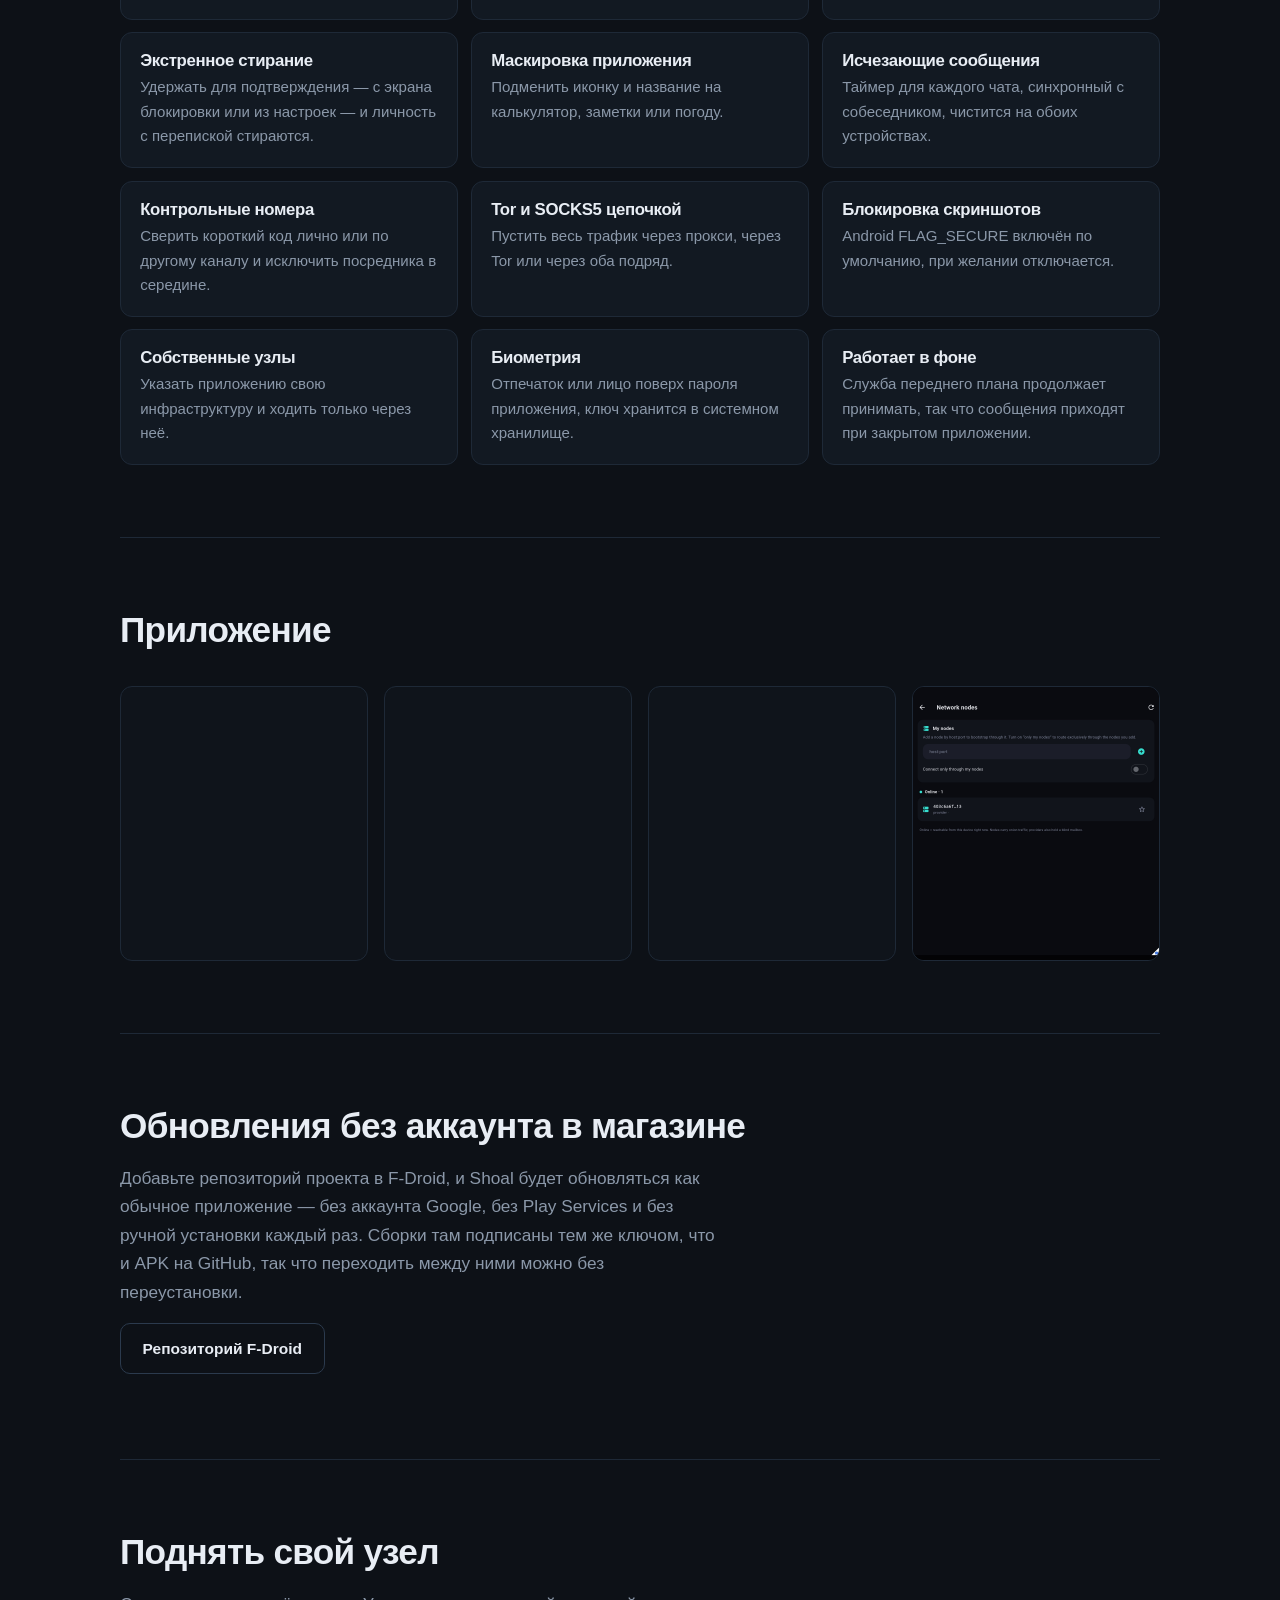
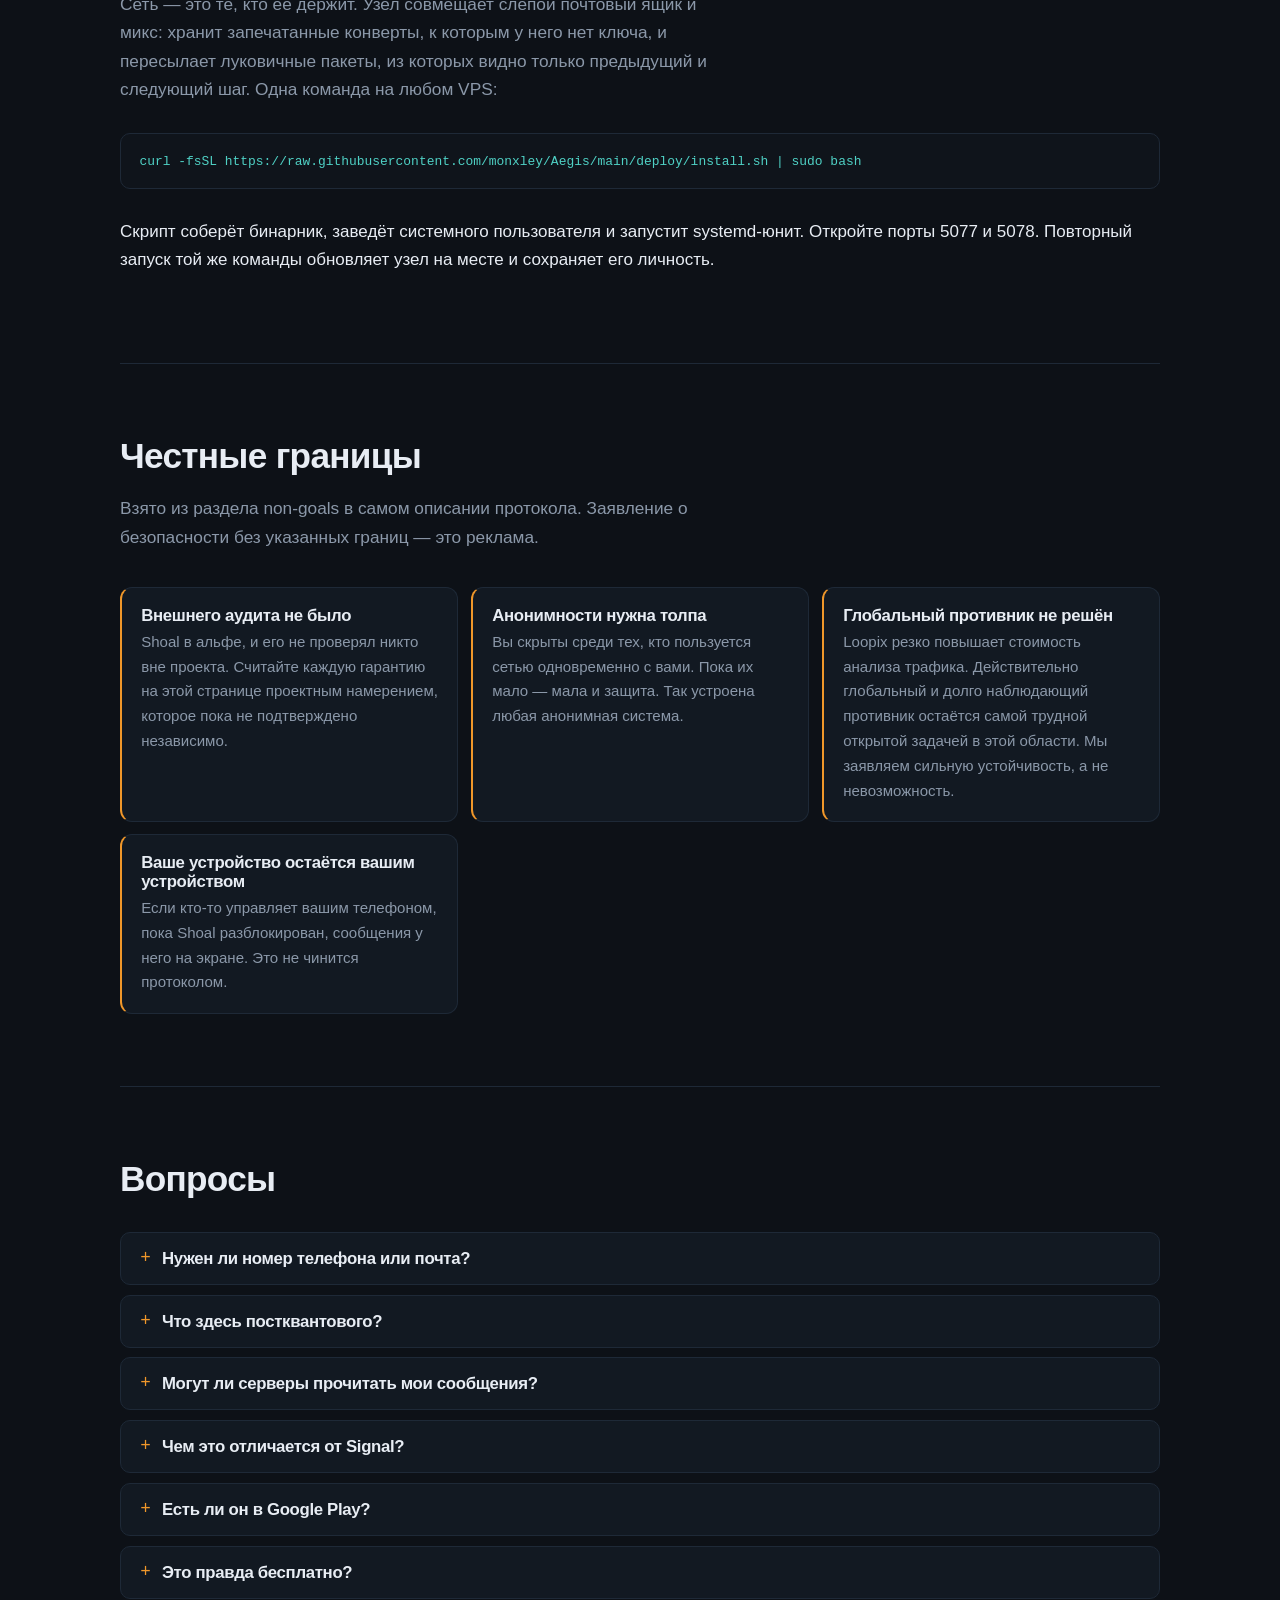
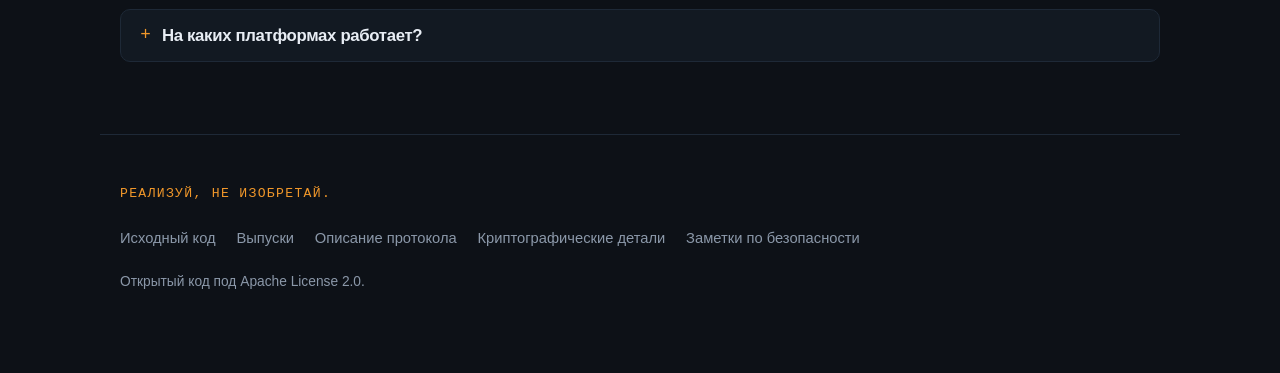
==== commit a9492918: "Replace the Aegis shield with the Shoal mark everywhere Generates the brand assets from the supplied" ====
--- a/docs/ru/index.html
+++ b/docs/ru/index.html
@@ -20,16 +20,16 @@
 <meta property="og:title" content="Shoal — анонимный постквантовый мессенджер">
 <meta property="og:description" content="Мессенджер с открытым кодом без номера и без аккаунта. Постквантовое шифрование и миксеть Sphinx/Loopix скрывают и текст сообщений, и то, кто с кем переписывается.">
 <meta property="og:url" content="https://monxley.github.io/Aegis/ru/">
-<meta property="og:image" content="https://monxley.github.io/Aegis/brand/lockup.png">
-<meta property="og:image:width" content="1402">
-<meta property="og:image:height" content="400">
+<meta property="og:image" content="https://monxley.github.io/Aegis/brand/og.png">
+<meta property="og:image:width" content="1200">
+<meta property="og:image:height" content="630">
 <meta property="og:image:alt" content="Shoal — post-quantum private messenger">
 <meta property="og:locale" content="ru_RU">
 <meta property="og:locale:alternate" content="en_US">
 <meta name="twitter:card" content="summary_large_image">
 <meta name="twitter:title" content="Shoal — анонимный постквантовый мессенджер">
 <meta name="twitter:description" content="Мессенджер с открытым кодом без номера и без аккаунта. Постквантовое шифрование и миксеть Sphinx/Loopix скрывают и текст сообщений, и то, кто с кем переписывается.">
-<meta name="twitter:image" content="https://monxley.github.io/Aegis/brand/lockup.png">
+<meta name="twitter:image" content="https://monxley.github.io/Aegis/brand/og.png">
 <script type="application/ld+json">{"@context":"https://schema.org","@graph":[{"@type":"SoftwareApplication","name":"Shoal","applicationCategory":"CommunicationApplication","operatingSystem":"Android","url":"https://monxley.github.io/Aegis/ru/","inLanguage":"ru","description":"Мессенджер с открытым кодом без номера и без аккаунта. Постквантовое шифрование и миксеть Sphinx/Loopix скрывают и текст сообщений, и то, кто с кем переписывается.","license":"https://www.apache.org/licenses/LICENSE-2.0","isAccessibleForFree":true,"offers":{"@type":"Offer","price":"0","priceCurrency":"USD"},"downloadUrl":"https://github.com/monxley/Aegis/releases","softwareHelp":"https://github.com/monxley/Aegis/blob/main/SHOAL_PROTOCOL.md","codeRepository":"https://github.com/monxley/Aegis"},{"@type":"FAQPage","inLanguage":"ru","mainEntity":[{"@type":"Question","name":"Нужен ли номер телефона или почта?","acceptedAnswer":{"@type":"Answer","text":"Нет. Личность — это пара ключей, создаваемая на вашем устройстве при первом запуске. Регистрации нет, аккаунта на чьём-либо сервере тоже."}},{"@type":"Question","name":"Что здесь постквантового?","acceptedAnswer":{"@type":"Answer","text":"Рукопожатие согласует ключ сразу через X25519 и ML-KEM-768 (FIPS 203), а сессия по ходу работы подмешивает новые инкапсуляции ML-KEM. Противнику, который копит трафик сейчас, чтобы расшифровать его потом на квантовом компьютере, придётся сломать и решётчатую схему, и кривую."}},{"@type":"Question","name":"Могут ли серверы прочитать мои сообщения?","acceptedAnswer":{"@type":"Answer","text":"Нет. Узел хранит запечатанные конверты, к которым у него нет ключа, и не знает отправителя. Он также не может понять, какие конверты принадлежат одному получателю: каждое сообщение уходит на новый одноразовый адрес."}},{"@type":"Question","name":"Чем это отличается от Signal?","acceptedAnswer":{"@type":"Answer","text":"Signal очень хорошо шифрует содержимое, но требует номер телефона и работает на своих серверах. В Shoal нет ни номера, ни центральной личности, а трафик идёт через миксеть Sphinx/Loopix, так что защищено и то, кто с кем говорит, а не только сказанное."}},{"@type":"Question","name":"Есть ли он в Google Play?","acceptedAnswer":{"@type":"Answer","text":"Нет. APK публикуется в GitHub Releases вместе с его SHA-256, и вы ставите его сами. Каждый выпуск подписан одним и тем же ключом: если отпечаток сертификата изменился, APK пришёл не от этого проекта."}},{"@type":"Question","name":"Это правда бесплатно?","acceptedAnswer":{"@type":"Answer","text":"Да. Apache-2.0, без аккаунтов, без платежей, без телеметрии и без рекламы. Можно прочитать каждую строку и собрать самому."}},{"@type":"Question","name":"На каких платформах работает?","acceptedAnswer":{"@type":"Answer","text":"Сегодня — Android. Ядро на Rust, интерфейс на Flutter, так что другие платформы возможны; собирается и тестируется пока только Android."}}]}]}</script>
 </head>
 <body>
--- a/docs/assets/site.css
+++ b/docs/assets/site.css
@@ -79,13 +79,11 @@
   font-weight: 700; letter-spacing: .14em; text-transform: uppercase;
   font-size: .95rem;
 }
-/* The app icon is a near-black shield on a transparent background -- built for
- * a launcher, where the system supplies a light tile. Dropped straight onto
- * this page it is invisible, so it gets its tile here. */
-.brand img {
-  border-radius: 7px; background: var(--text); padding: 3px;
-  box-sizing: content-box;
-}
+/* The icon ships opaque, on the brand ground, so that it reads on a browser
+ * tab strip of any colour. It needs no tile of its own here -- it used to get
+ * one because the old mark was near-black on transparent and vanished into the
+ * page, and leaving that tile in place frames the new icon in white. */
+.brand img { border-radius: 7px; }
 header.site nav { display: flex; gap: 1.1rem; flex-wrap: wrap; margin-inline-start: auto; }
 header.site nav a, .head-actions a {
   color: var(--muted); text-decoration: none; font-size: .9rem;
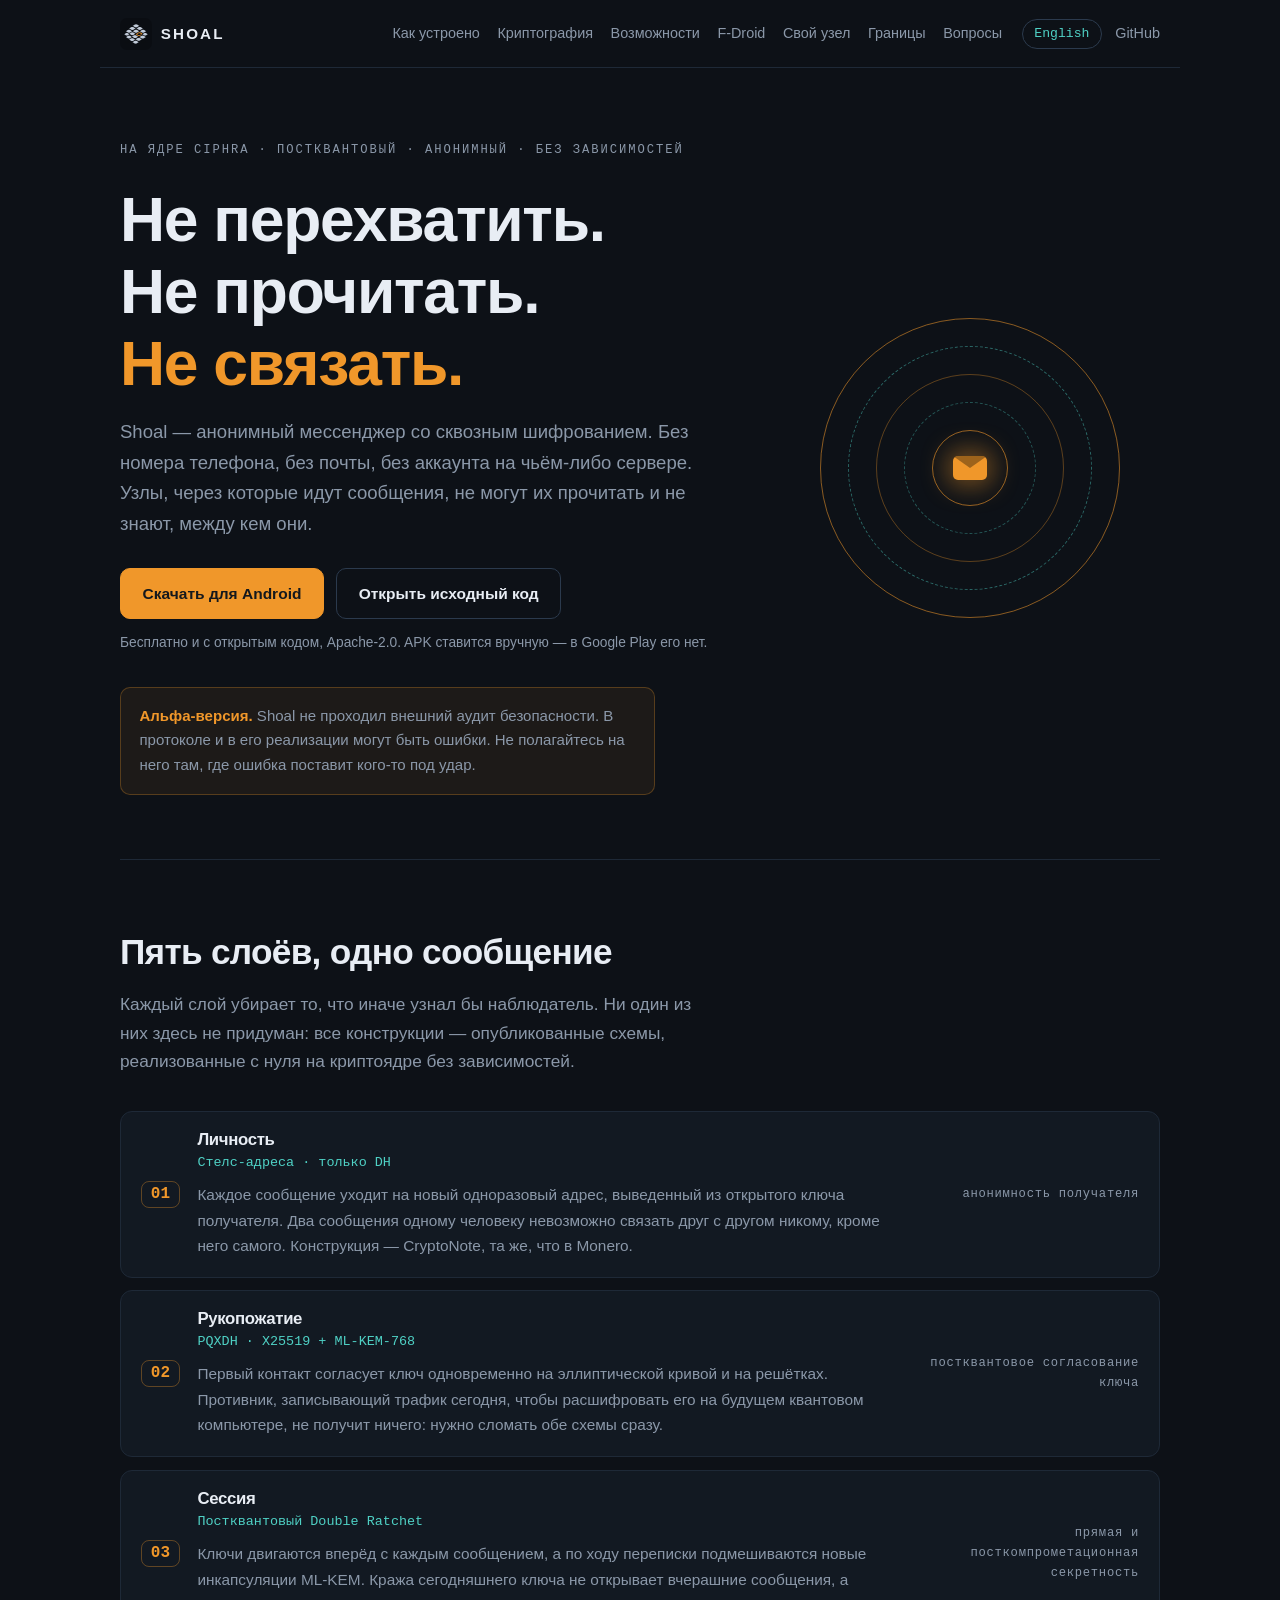
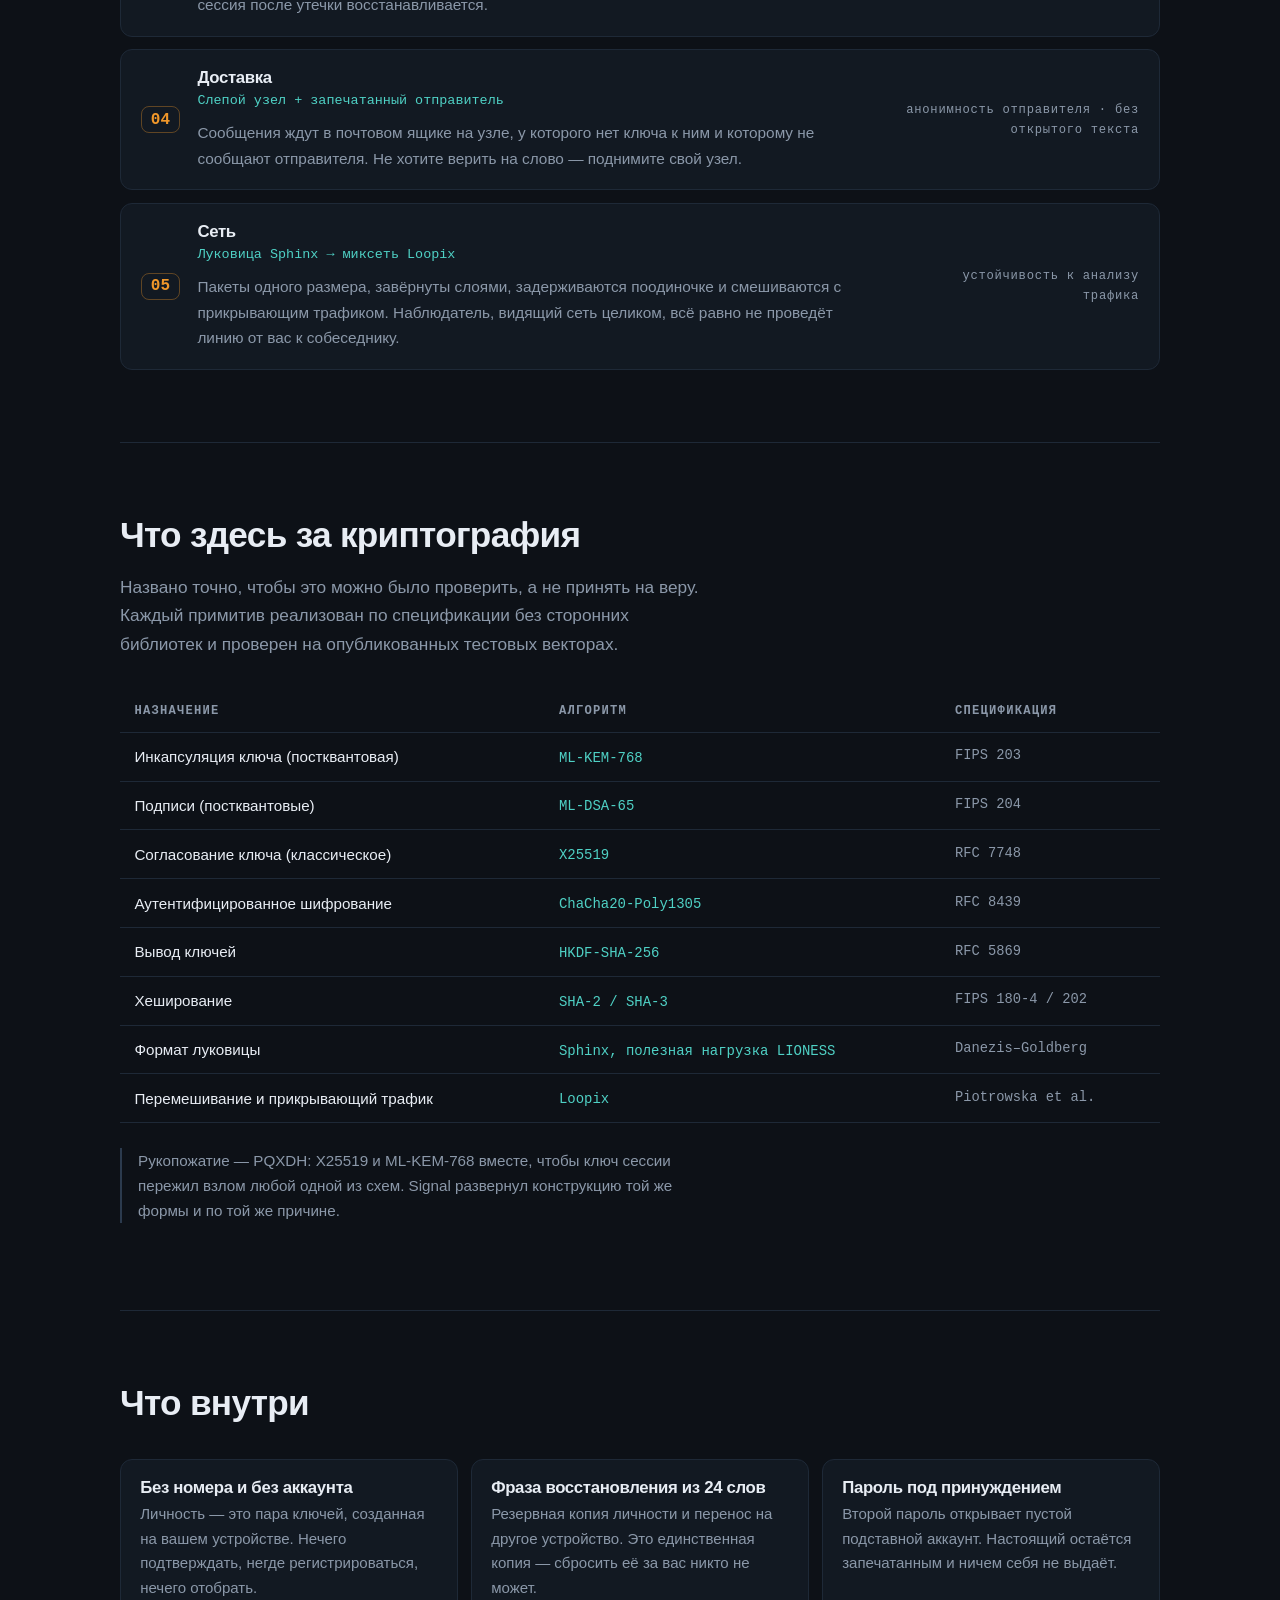
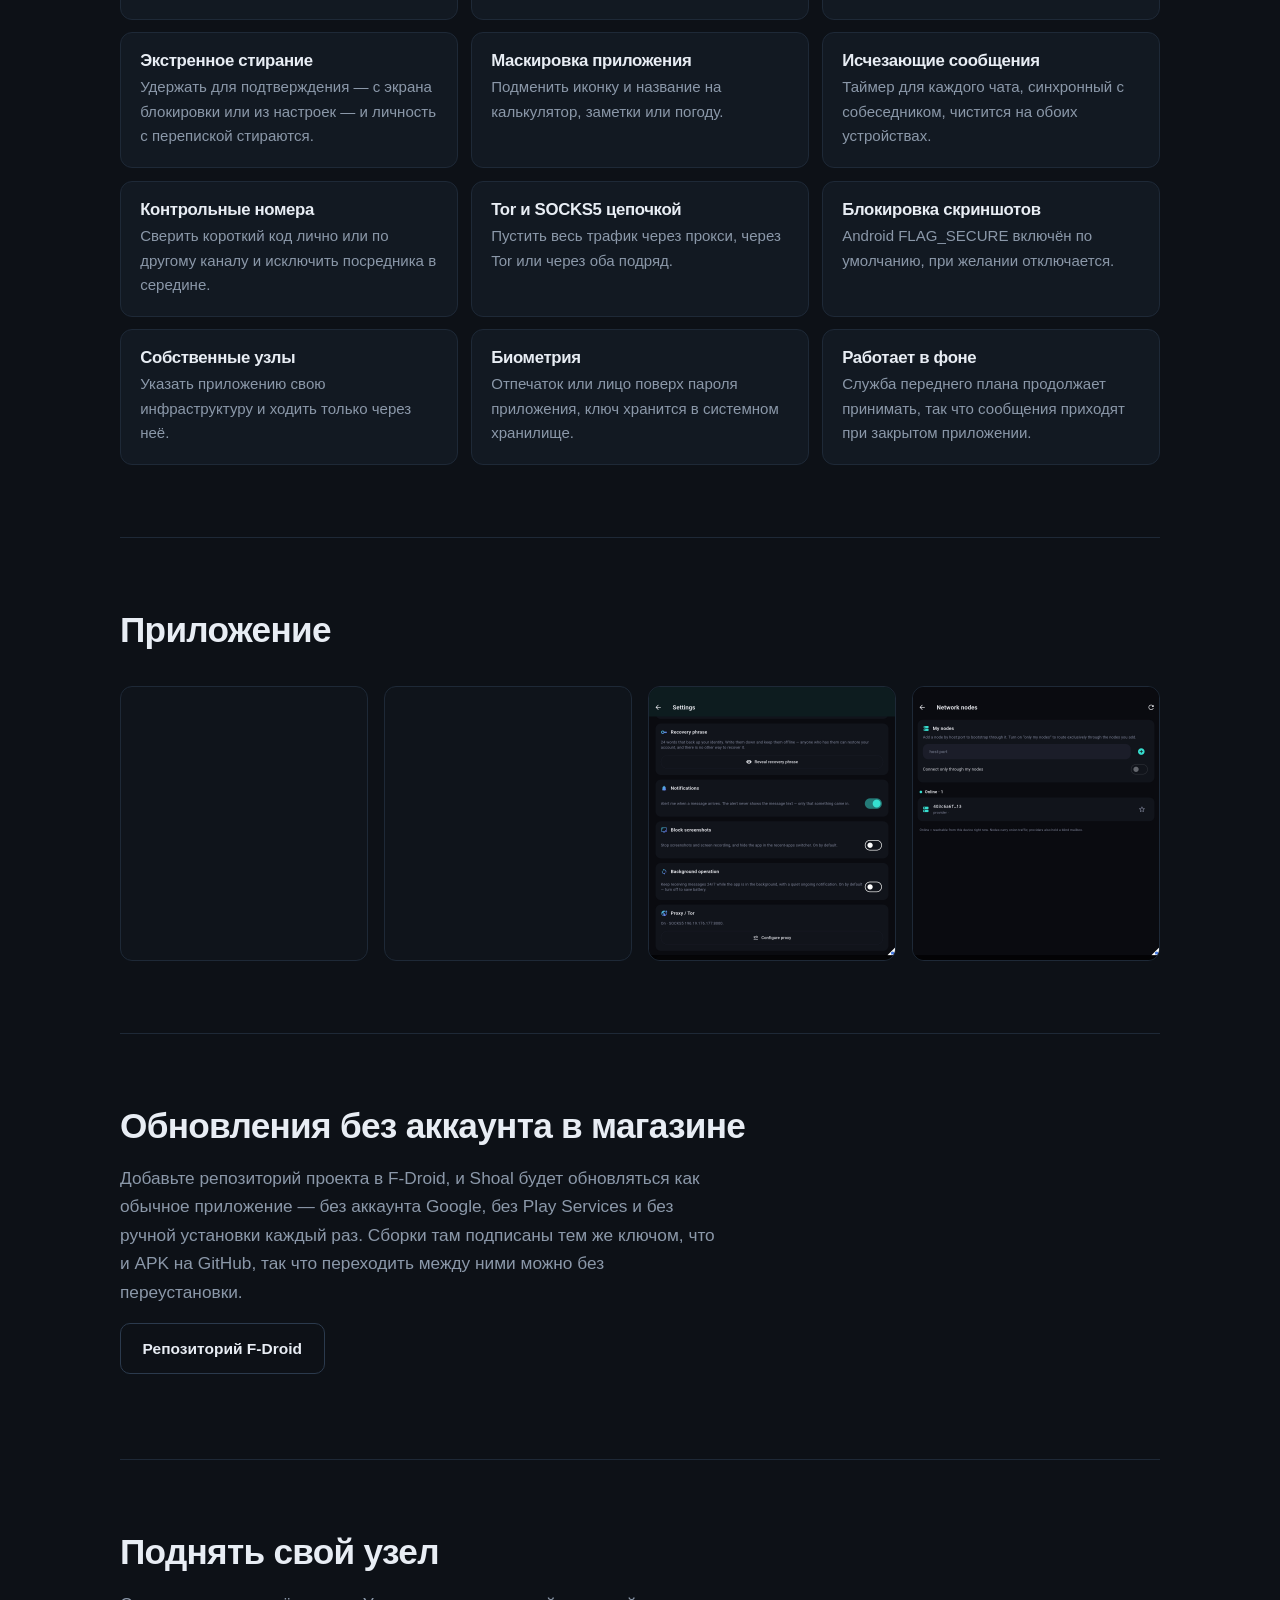
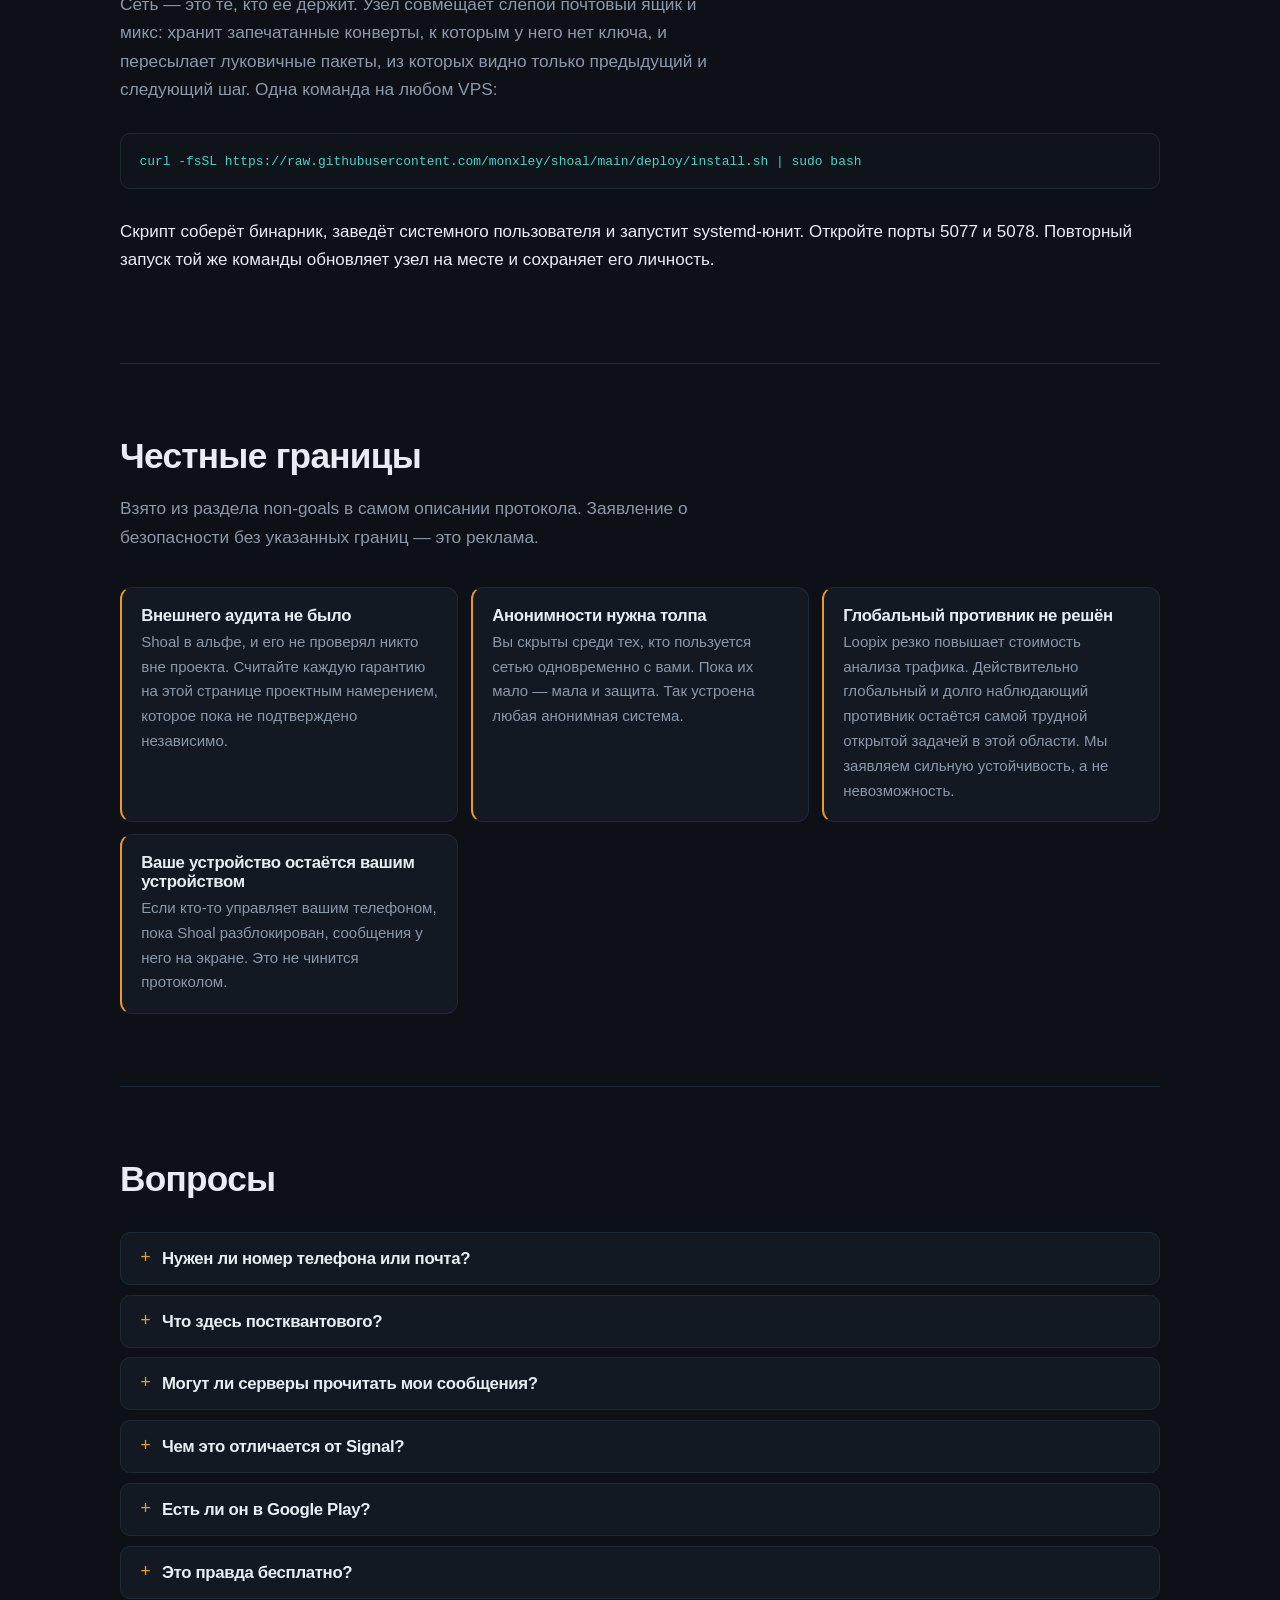
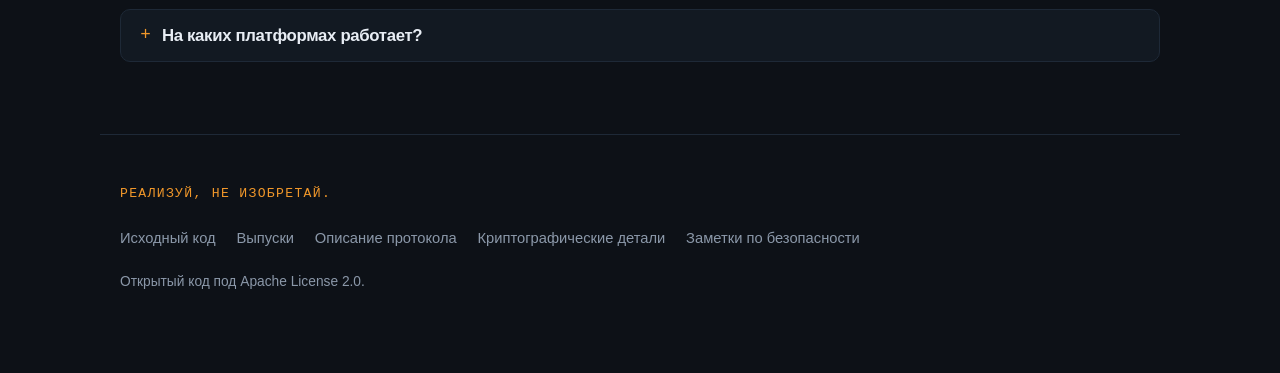
==== commit d6ace40f: "Point everything at monxley/shoal, now that the repository is renamed The repository was monxley/Aeg" ====
--- a/docs/ru/index.html
+++ b/docs/ru/index.html
@@ -8,10 +8,10 @@
 <meta name="keywords" content="анонимный мессенджер, постквантовое шифрование, мессенджер без номера телефона, защита метаданных, миксеть, мессенджер с открытым исходным кодом, луковая маршрутизация, ML-KEM">
 <meta name="robots" content="index, follow, max-image-preview:large">
 <meta name="theme-color" content="#0a0d12">
-<link rel="canonical" href="https://monxley.github.io/Aegis/ru/">
-<link rel="alternate" hreflang="en" href="https://monxley.github.io/Aegis/">
-<link rel="alternate" hreflang="ru" href="https://monxley.github.io/Aegis/ru/">
-<link rel="alternate" hreflang="x-default" href="https://monxley.github.io/Aegis/">
+<link rel="canonical" href="https://monxley.github.io/shoal/ru/">
+<link rel="alternate" hreflang="en" href="https://monxley.github.io/shoal/">
+<link rel="alternate" hreflang="ru" href="https://monxley.github.io/shoal/ru/">
+<link rel="alternate" hreflang="x-default" href="https://monxley.github.io/shoal/">
 <link rel="icon" href="../assets/icon.png" type="image/png">
 <link rel="apple-touch-icon" href="../assets/icon.png">
 <link rel="stylesheet" href="../assets/site.css">
@@ -19,8 +19,8 @@
 <meta property="og:site_name" content="Shoal">
 <meta property="og:title" content="Shoal — анонимный постквантовый мессенджер">
 <meta property="og:description" content="Мессенджер с открытым кодом без номера и без аккаунта. Постквантовое шифрование и миксеть Sphinx/Loopix скрывают и текст сообщений, и то, кто с кем переписывается.">
-<meta property="og:url" content="https://monxley.github.io/Aegis/ru/">
-<meta property="og:image" content="https://monxley.github.io/Aegis/brand/og.png">
+<meta property="og:url" content="https://monxley.github.io/shoal/ru/">
+<meta property="og:image" content="https://monxley.github.io/shoal/brand/og.png">
 <meta property="og:image:width" content="1200">
 <meta property="og:image:height" content="630">
 <meta property="og:image:alt" content="Shoal — post-quantum private messenger">
@@ -29,22 +29,22 @@
 <meta name="twitter:card" content="summary_large_image">
 <meta name="twitter:title" content="Shoal — анонимный постквантовый мессенджер">
 <meta name="twitter:description" content="Мессенджер с открытым кодом без номера и без аккаунта. Постквантовое шифрование и миксеть Sphinx/Loopix скрывают и текст сообщений, и то, кто с кем переписывается.">
-<meta name="twitter:image" content="https://monxley.github.io/Aegis/brand/og.png">
-<script type="application/ld+json">{"@context":"https://schema.org","@graph":[{"@type":"SoftwareApplication","name":"Shoal","applicationCategory":"CommunicationApplication","operatingSystem":"Android","url":"https://monxley.github.io/Aegis/ru/","inLanguage":"ru","description":"Мессенджер с открытым кодом без номера и без аккаунта. Постквантовое шифрование и миксеть Sphinx/Loopix скрывают и текст сообщений, и то, кто с кем переписывается.","license":"https://www.apache.org/licenses/LICENSE-2.0","isAccessibleForFree":true,"offers":{"@type":"Offer","price":"0","priceCurrency":"USD"},"downloadUrl":"https://github.com/monxley/Aegis/releases","softwareHelp":"https://github.com/monxley/Aegis/blob/main/SHOAL_PROTOCOL.md","codeRepository":"https://github.com/monxley/Aegis"},{"@type":"FAQPage","inLanguage":"ru","mainEntity":[{"@type":"Question","name":"Нужен ли номер телефона или почта?","acceptedAnswer":{"@type":"Answer","text":"Нет. Личность — это пара ключей, создаваемая на вашем устройстве при первом запуске. Регистрации нет, аккаунта на чьём-либо сервере тоже."}},{"@type":"Question","name":"Что здесь постквантового?","acceptedAnswer":{"@type":"Answer","text":"Рукопожатие согласует ключ сразу через X25519 и ML-KEM-768 (FIPS 203), а сессия по ходу работы подмешивает новые инкапсуляции ML-KEM. Противнику, который копит трафик сейчас, чтобы расшифровать его потом на квантовом компьютере, придётся сломать и решётчатую схему, и кривую."}},{"@type":"Question","name":"Могут ли серверы прочитать мои сообщения?","acceptedAnswer":{"@type":"Answer","text":"Нет. Узел хранит запечатанные конверты, к которым у него нет ключа, и не знает отправителя. Он также не может понять, какие конверты принадлежат одному получателю: каждое сообщение уходит на новый одноразовый адрес."}},{"@type":"Question","name":"Чем это отличается от Signal?","acceptedAnswer":{"@type":"Answer","text":"Signal очень хорошо шифрует содержимое, но требует номер телефона и работает на своих серверах. В Shoal нет ни номера, ни центральной личности, а трафик идёт через миксеть Sphinx/Loopix, так что защищено и то, кто с кем говорит, а не только сказанное."}},{"@type":"Question","name":"Есть ли он в Google Play?","acceptedAnswer":{"@type":"Answer","text":"Нет. APK публикуется в GitHub Releases вместе с его SHA-256, и вы ставите его сами. Каждый выпуск подписан одним и тем же ключом: если отпечаток сертификата изменился, APK пришёл не от этого проекта."}},{"@type":"Question","name":"Это правда бесплатно?","acceptedAnswer":{"@type":"Answer","text":"Да. Apache-2.0, без аккаунтов, без платежей, без телеметрии и без рекламы. Можно прочитать каждую строку и собрать самому."}},{"@type":"Question","name":"На каких платформах работает?","acceptedAnswer":{"@type":"Answer","text":"Сегодня — Android. Ядро на Rust, интерфейс на Flutter, так что другие платформы возможны; собирается и тестируется пока только Android."}}]}]}</script>
+<meta name="twitter:image" content="https://monxley.github.io/shoal/brand/og.png">
+<script type="application/ld+json">{"@context":"https://schema.org","@graph":[{"@type":"SoftwareApplication","name":"Shoal","applicationCategory":"CommunicationApplication","operatingSystem":"Android","url":"https://monxley.github.io/shoal/ru/","inLanguage":"ru","description":"Мессенджер с открытым кодом без номера и без аккаунта. Постквантовое шифрование и миксеть Sphinx/Loopix скрывают и текст сообщений, и то, кто с кем переписывается.","license":"https://www.apache.org/licenses/LICENSE-2.0","isAccessibleForFree":true,"offers":{"@type":"Offer","price":"0","priceCurrency":"USD"},"downloadUrl":"https://github.com/monxley/shoal/releases","softwareHelp":"https://github.com/monxley/shoal/blob/main/SHOAL_PROTOCOL.md","codeRepository":"https://github.com/monxley/shoal"},{"@type":"FAQPage","inLanguage":"ru","mainEntity":[{"@type":"Question","name":"Нужен ли номер телефона или почта?","acceptedAnswer":{"@type":"Answer","text":"Нет. Личность — это пара ключей, создаваемая на вашем устройстве при первом запуске. Регистрации нет, аккаунта на чьём-либо сервере тоже."}},{"@type":"Question","name":"Что здесь постквантового?","acceptedAnswer":{"@type":"Answer","text":"Рукопожатие согласует ключ сразу через X25519 и ML-KEM-768 (FIPS 203), а сессия по ходу работы подмешивает новые инкапсуляции ML-KEM. Противнику, который копит трафик сейчас, чтобы расшифровать его потом на квантовом компьютере, придётся сломать и решётчатую схему, и кривую."}},{"@type":"Question","name":"Могут ли серверы прочитать мои сообщения?","acceptedAnswer":{"@type":"Answer","text":"Нет. Узел хранит запечатанные конверты, к которым у него нет ключа, и не знает отправителя. Он также не может понять, какие конверты принадлежат одному получателю: каждое сообщение уходит на новый одноразовый адрес."}},{"@type":"Question","name":"Чем это отличается от Signal?","acceptedAnswer":{"@type":"Answer","text":"Signal очень хорошо шифрует содержимое, но требует номер телефона и работает на своих серверах. В Shoal нет ни номера, ни центральной личности, а трафик идёт через миксеть Sphinx/Loopix, так что защищено и то, кто с кем говорит, а не только сказанное."}},{"@type":"Question","name":"Есть ли он в Google Play?","acceptedAnswer":{"@type":"Answer","text":"Нет. APK публикуется в GitHub Releases вместе с его SHA-256, и вы ставите его сами. Каждый выпуск подписан одним и тем же ключом: если отпечаток сертификата изменился, APK пришёл не от этого проекта."}},{"@type":"Question","name":"Это правда бесплатно?","acceptedAnswer":{"@type":"Answer","text":"Да. Apache-2.0, без аккаунтов, без платежей, без телеметрии и без рекламы. Можно прочитать каждую строку и собрать самому."}},{"@type":"Question","name":"На каких платформах работает?","acceptedAnswer":{"@type":"Answer","text":"Сегодня — Android. Ядро на Rust, интерфейс на Flutter, так что другие платформы возможны; собирается и тестируется пока только Android."}}]}]}</script>
 </head>
 <body>
 <a class="skip" href="#main">Перейти к содержанию</a>
 
 <header class="site">
-  <a class="brand" href="https://monxley.github.io/Aegis/ru/">
+  <a class="brand" href="https://monxley.github.io/shoal/ru/">
     <img src="../assets/icon.png" alt="" width="32" height="32">
     <span>Shoal</span>
   </a>
   <nav aria-label="Пять слоёв, одно сообщение"><a href="#how">Как устроено</a><a href="#crypto">Криптография</a><a href="#features">Возможности</a><a href="#fdroid">F-Droid</a><a href="#node">Свой узел</a><a href="#limits">Границы</a><a href="#faq">Вопросы</a></nav>
   <div class="head-actions">
-    <a class="lang" href="https://monxley.github.io/Aegis/" hreflang="en" lang="en"
+    <a class="lang" href="https://monxley.github.io/shoal/" hreflang="en" lang="en"
        title="Read this page in English">English</a>
-    <a class="ghost" href="https://github.com/monxley/Aegis" rel="noopener">GitHub</a>
+    <a class="ghost" href="https://github.com/monxley/shoal" rel="noopener">GitHub</a>
   </div>
 </header>
 
@@ -57,8 +57,8 @@
     <span class="accent">Не связать.</span></h1>
   <p class="lead">Shoal — анонимный мессенджер со сквозным шифрованием. Без номера телефона, без почты, без аккаунта на чьём-либо сервере. Узлы, через которые идут сообщения, не могут их прочитать и не знают, между кем они.</p>
   <p class="cta">
-    <a class="btn primary" href="https://github.com/monxley/Aegis/releases/latest" rel="noopener">Скачать для Android</a>
-    <a class="btn" href="https://github.com/monxley/Aegis" rel="noopener">Открыть исходный код</a>
+    <a class="btn primary" href="https://github.com/monxley/shoal/releases/latest" rel="noopener">Скачать для Android</a>
+    <a class="btn" href="https://github.com/monxley/shoal" rel="noopener">Открыть исходный код</a>
   </p>
   <p class="fine">Бесплатно и с открытым кодом, Apache-2.0. APK ставится вручную — в Google Play его нет.</p>
   <aside class="alpha">
@@ -113,7 +113,7 @@
 <section id="node">
   <h2>Поднять свой узел</h2>
   <p class="lead">Сеть — это те, кто её держит. Узел совмещает слепой почтовый ящик и микс: хранит запечатанные конверты, к которым у него нет ключа, и пересылает луковичные пакеты, из которых видно только предыдущий и следующий шаг. Одна команда на любом VPS:</p>
-  <pre><code>curl -fsSL https://raw.githubusercontent.com/monxley/Aegis/main/deploy/install.sh | sudo bash</code></pre>
+  <pre><code>curl -fsSL https://raw.githubusercontent.com/monxley/shoal/main/deploy/install.sh | sudo bash</code></pre>
   <p>Скрипт соберёт бинарник, заведёт системного пользователя и запустит systemd-юнит. Откройте порты 5077 и 5078. Повторный запуск той же команды обновляет узел на месте и сохраняет его личность.</p>
 </section>
 
@@ -132,7 +132,7 @@
 
 <footer class="site">
   <p class="tagline">Реализуй, не изобретай.</p>
-  <ul class="flinks"><li><a href="https://github.com/monxley/Aegis">Исходный код</a></li><li><a href="https://github.com/monxley/Aegis/releases">Выпуски</a></li><li><a href="https://github.com/monxley/Aegis/blob/main/SHOAL_PROTOCOL.md">Описание протокола</a></li><li><a href="https://github.com/monxley/Aegis/blob/main/docs/CRYPTO_MATH.md">Криптографические детали</a></li><li><a href="https://github.com/monxley/Aegis/blob/main/SECURITY_AUDIT.md">Заметки по безопасности</a></li></ul>
+  <ul class="flinks"><li><a href="https://github.com/monxley/shoal">Исходный код</a></li><li><a href="https://github.com/monxley/shoal/releases">Выпуски</a></li><li><a href="https://github.com/monxley/shoal/blob/main/SHOAL_PROTOCOL.md">Описание протокола</a></li><li><a href="https://github.com/monxley/shoal/blob/main/docs/CRYPTO_MATH.md">Криптографические детали</a></li><li><a href="https://github.com/monxley/shoal/blob/main/SECURITY_AUDIT.md">Заметки по безопасности</a></li></ul>
   <p class="fine">Открытый код под Apache License 2.0.</p>
 </footer>
 </body>
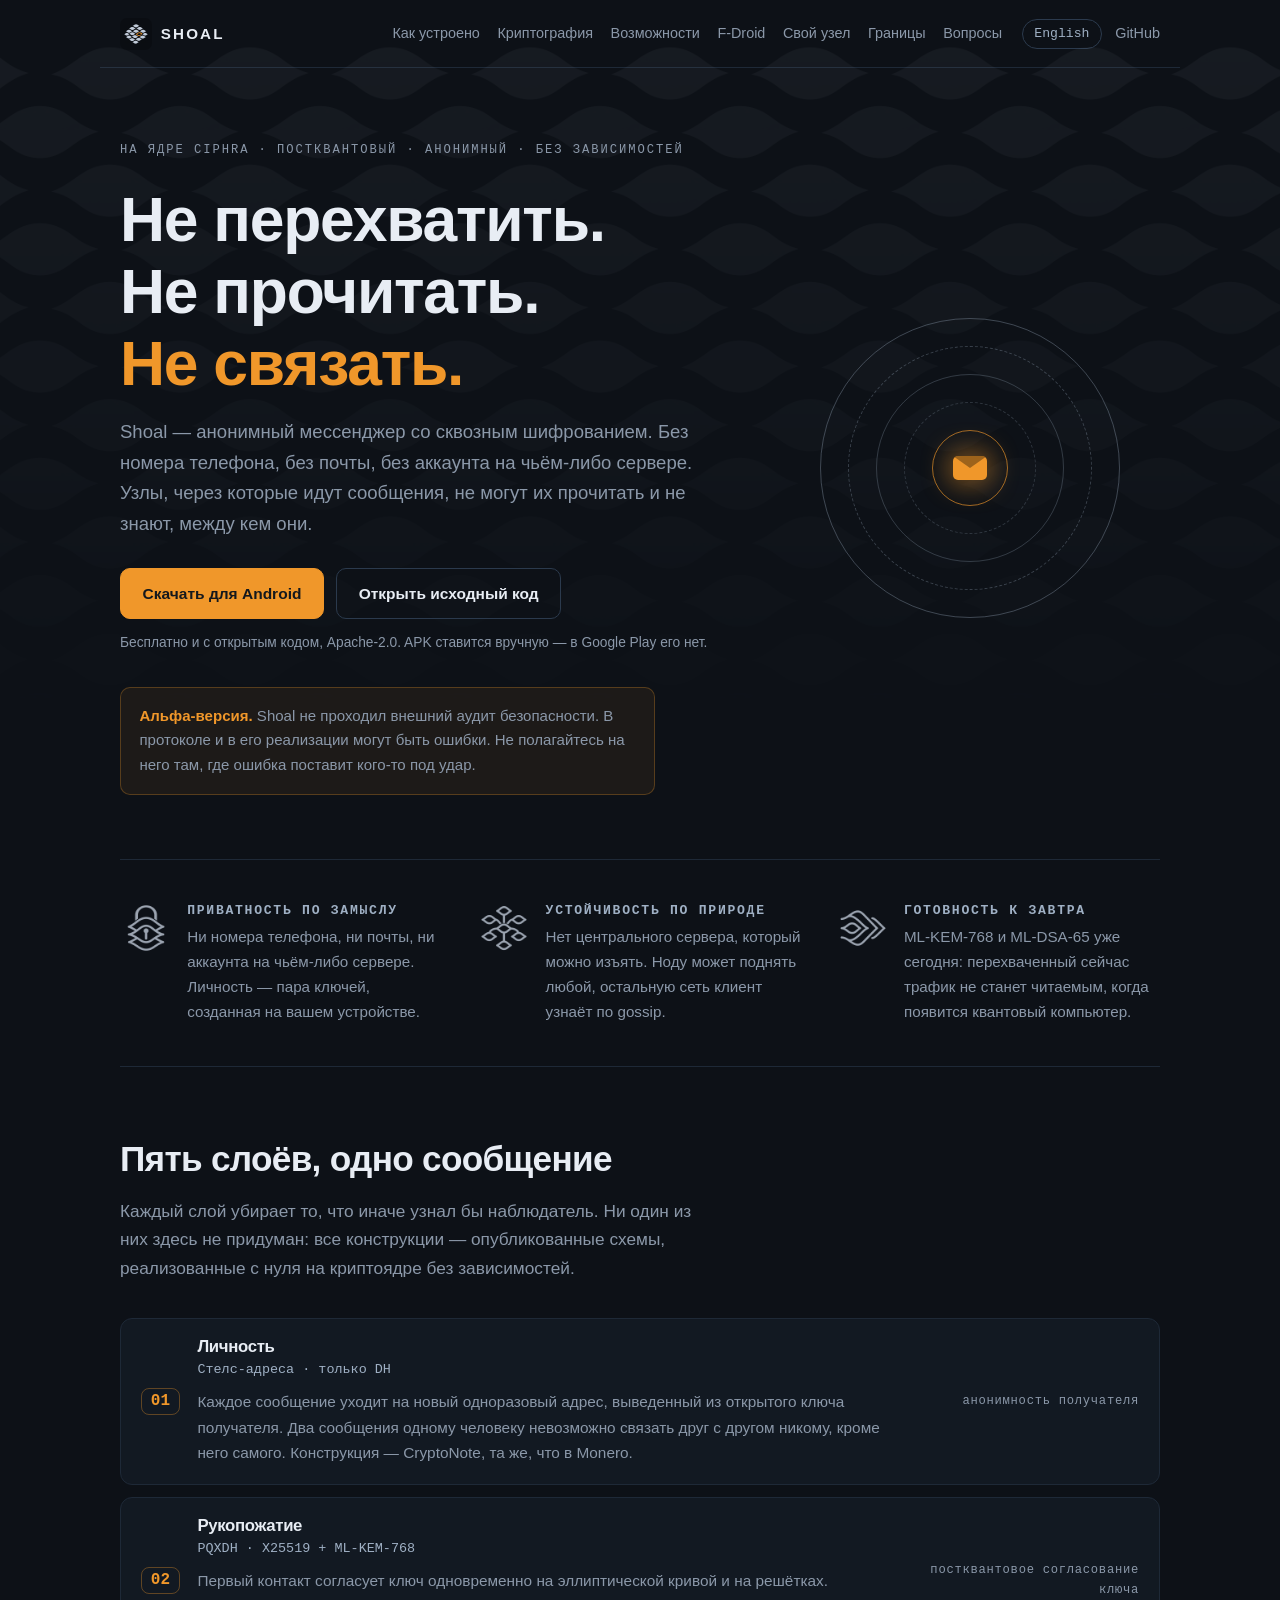
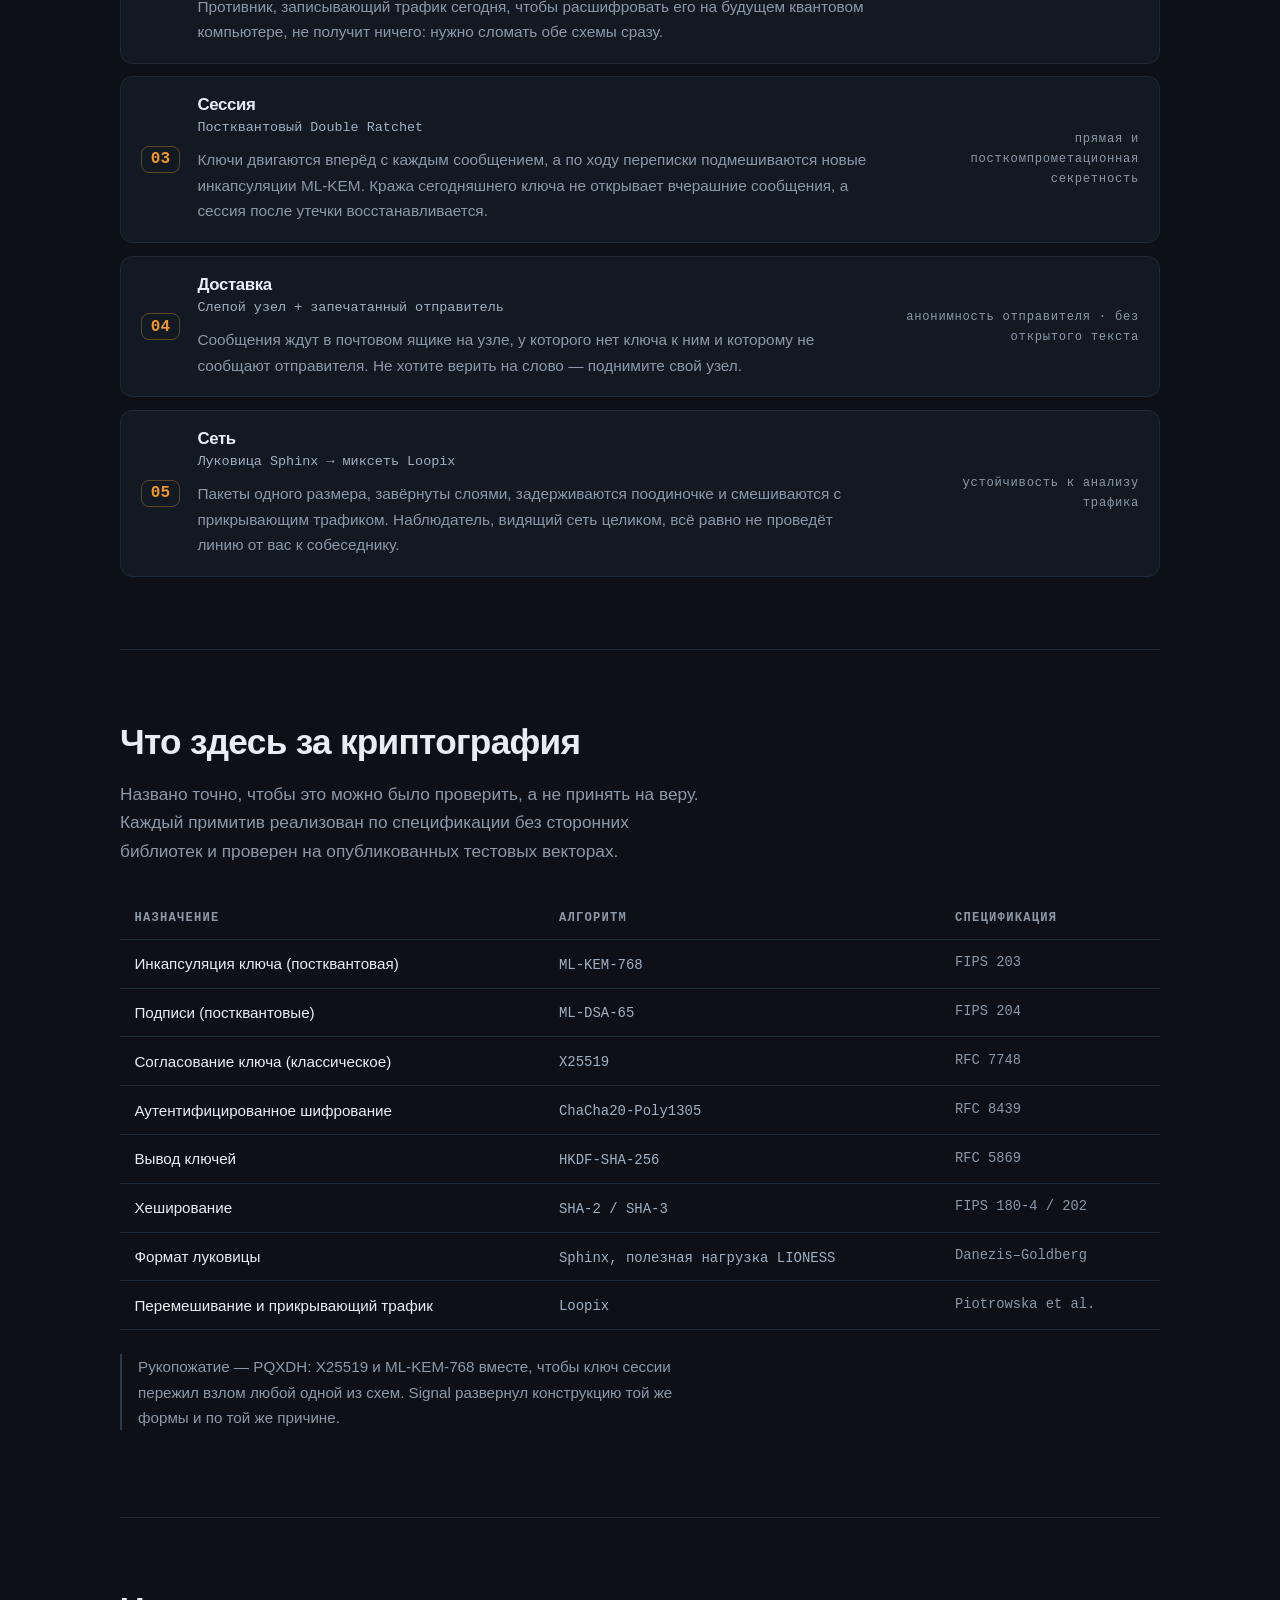
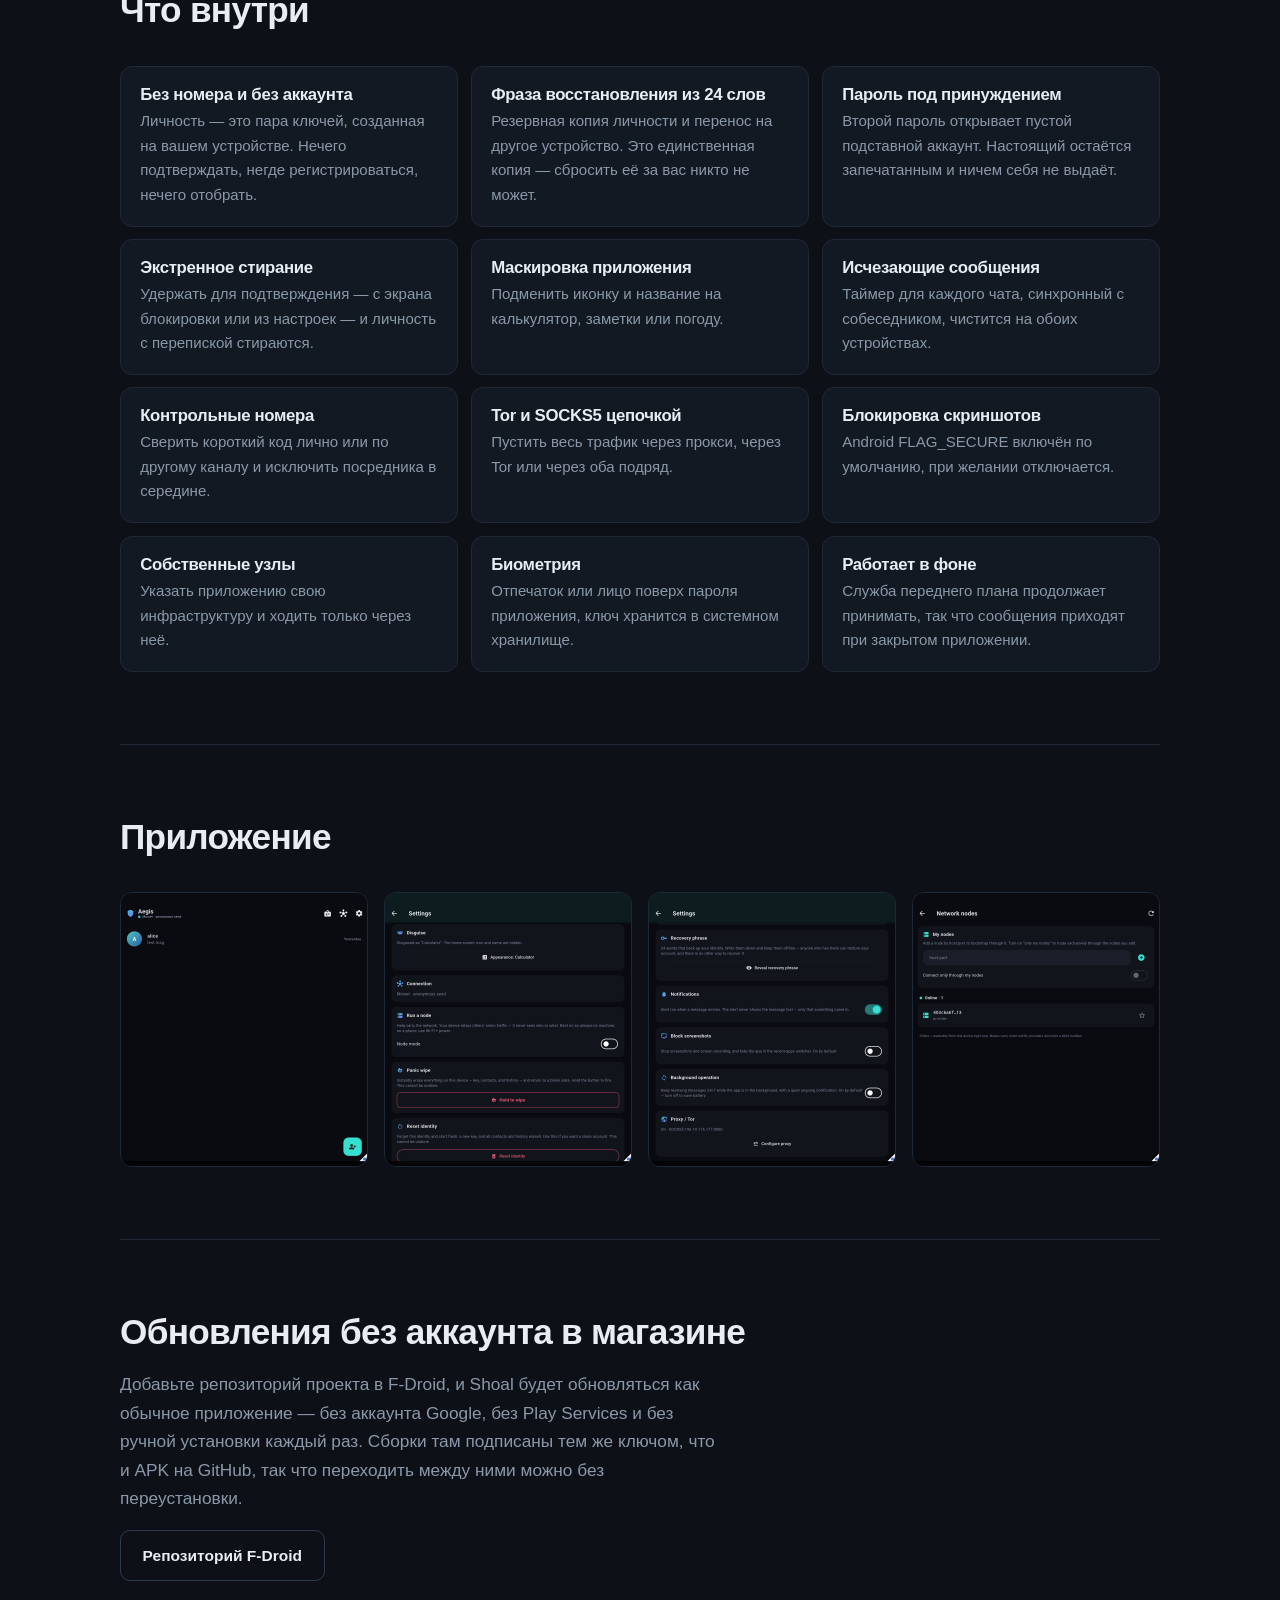
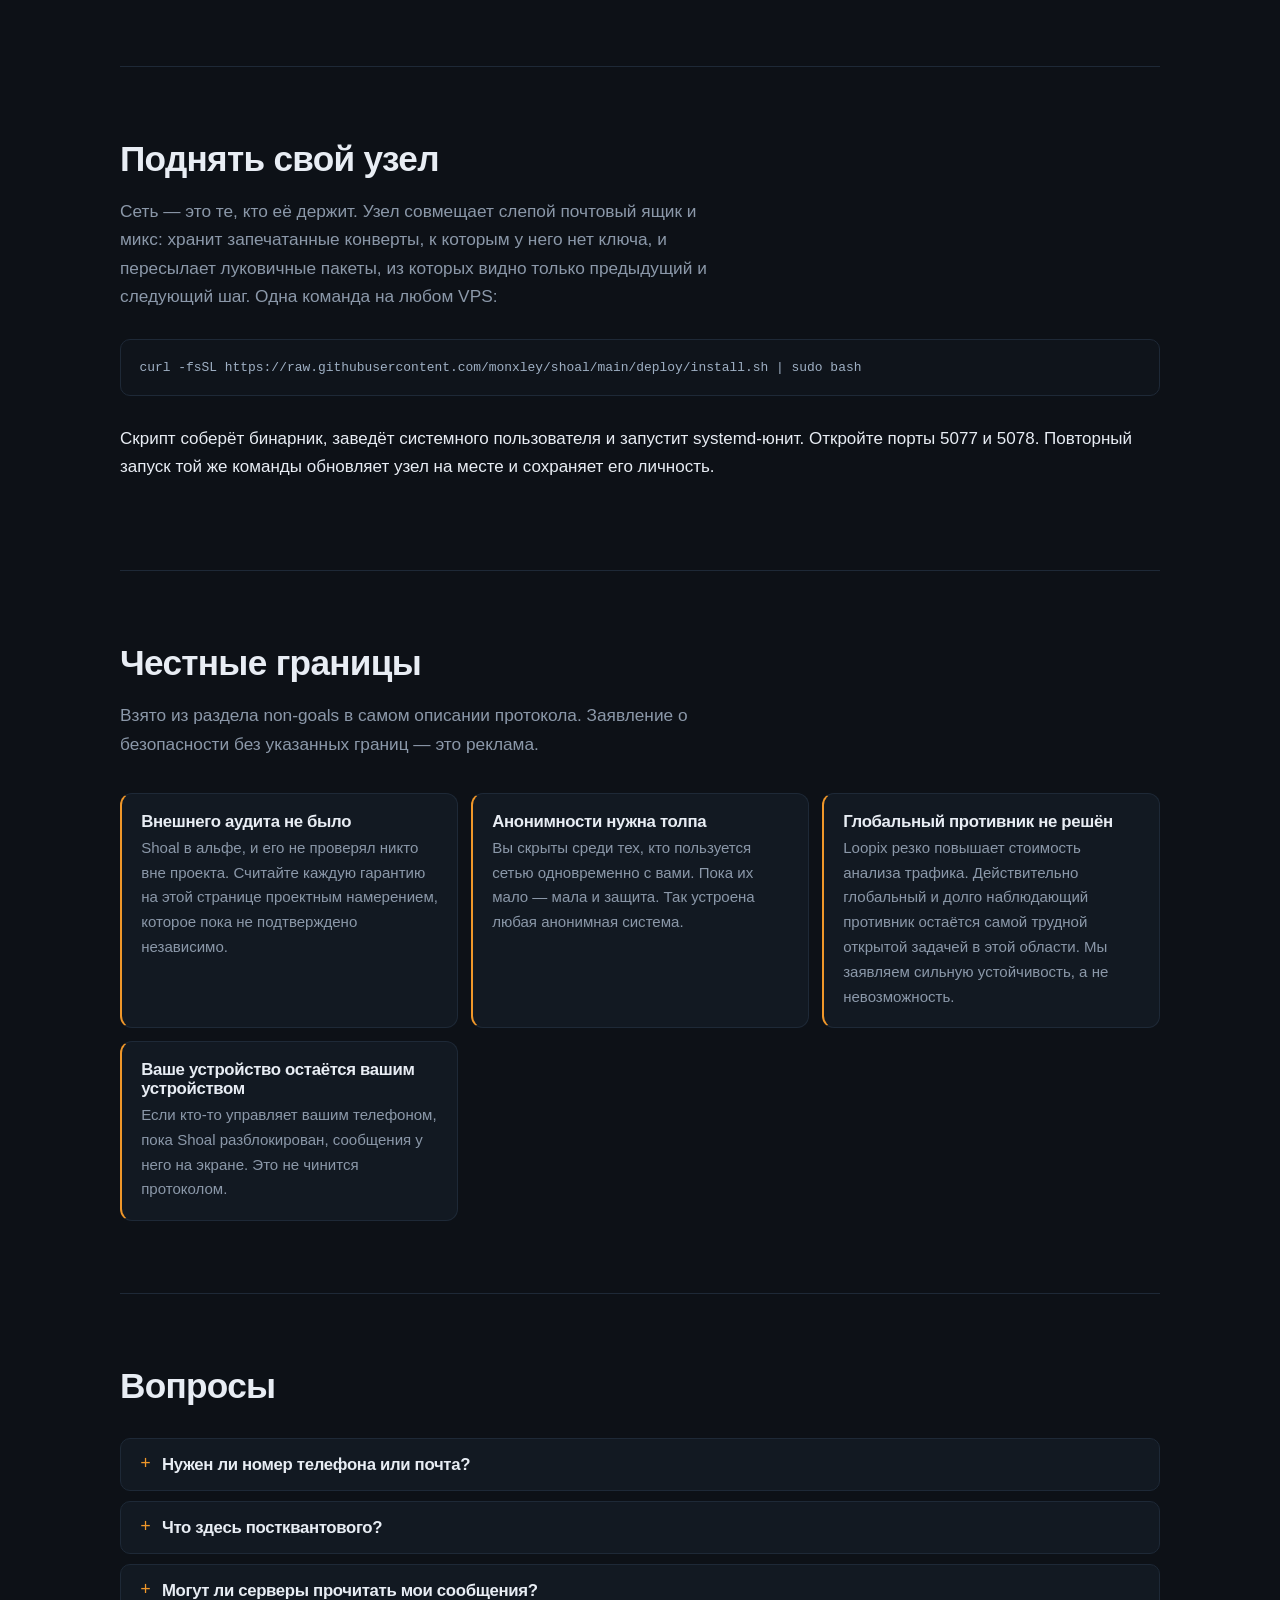
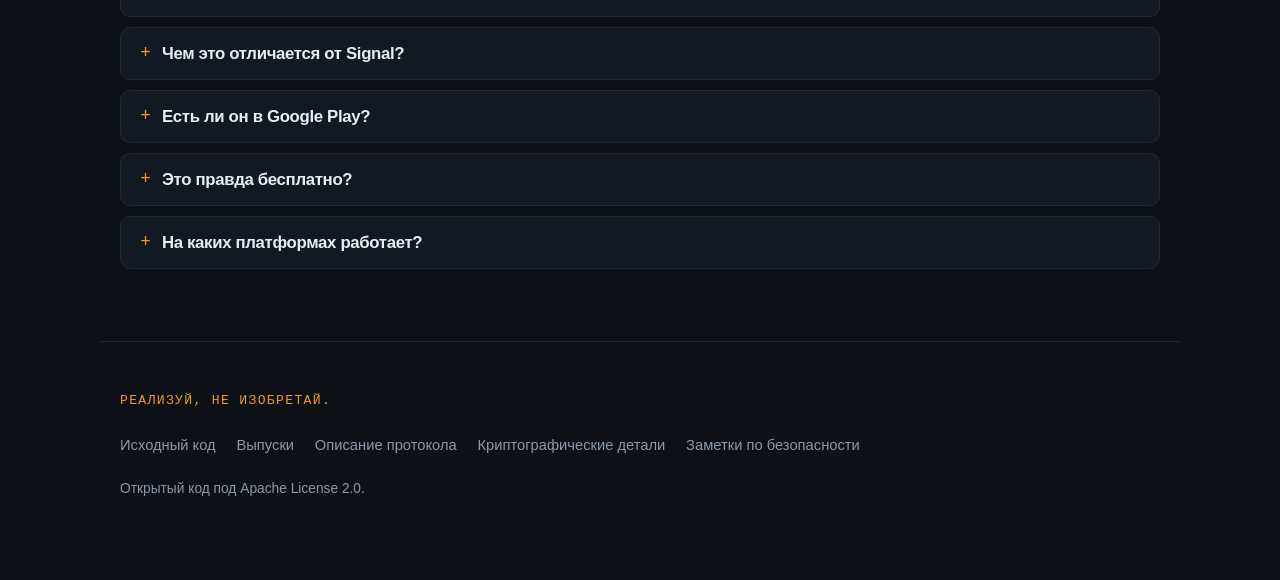
==== commit 759c4071: "Put the site and the README on the Shoal design code The rename reached the words but not the design" ====
--- a/docs/ru/index.html
+++ b/docs/ru/index.html
@@ -74,6 +74,10 @@
  </div>
 </section>
 
+<section class="pillars">
+  <ul><li><img src="../assets/glyphs/lock.png" alt="" width="52" height="52" loading="lazy" decoding="async"><div><h3>Приватность по замыслу</h3><p>Ни номера телефона, ни почты, ни аккаунта на чьём-либо сервере. Личность — пара ключей, созданная на вашем устройстве.</p></div></li><li><img src="../assets/glyphs/broadcast.png" alt="" width="52" height="52" loading="lazy" decoding="async"><div><h3>Устойчивость по природе</h3><p>Нет центрального сервера, который можно изъять. Ноду может поднять любой, остальную сеть клиент узнаёт по gossip.</p></div></li><li><img src="../assets/glyphs/chevrons.png" alt="" width="52" height="52" loading="lazy" decoding="async"><div><h3>Готовность к завтра</h3><p>ML-KEM-768 и ML-DSA-65 уже сегодня: перехваченный сейчас трафик не станет читаемым, когда появится квантовый компьютер.</p></div></li></ul>
+</section>
+
 <section id="how">
   <h2>Пять слоёв, одно сообщение</h2>
   <p class="lead">Каждый слой убирает то, что иначе узнал бы наблюдатель. Ни один из них здесь не придуман: все конструкции — опубликованные схемы, реализованные с нуля на криптоядре без зависимостей.</p>
--- a/docs/assets/site.css
+++ b/docs/assets/site.css
@@ -1,7 +1,11 @@
 /* Shoal site.
  *
- * Palette taken from the brand hero (docs/screenshots/hero.jpg): near-black
- * navy, amber accent, steel text, monospace for anything technical.
+ * Palette taken from the brand key visual: near-black navy ground, a steel
+ * shoal, and amber for the one fish that is not part of it.
+ *
+ * That split is the whole palette rule. Silver is "the many" -- body copy,
+ * code, anything technical -- and amber is "the one", so it marks exactly one
+ * thing per view and nothing else. An accent used twice stops being an accent.
  *
  * No web fonts, no JavaScript, no third-party anything. Partly because it is
  * the fastest a page can be -- Core Web Vitals are a ranking signal and an
@@ -18,7 +22,8 @@
   --muted: #8b98a9;
   --accent: #f0972a;
   --accent-soft: #ffb35c;
-  --teal: #4fd1c5;
+  --steel: #9fb0c4;
+  --steel-dim: #8391a4;
   --mono: ui-monospace, SFMono-Regular, "SF Mono", Menlo, Consolas,
     "Liberation Mono", monospace;
   --sans: -apple-system, BlinkMacSystemFont, "Segoe UI", Roboto, Inter,
@@ -91,10 +96,10 @@
 header.site nav a:hover, .head-actions a:hover { color: var(--text); }
 .head-actions { display: flex; gap: .85rem; align-items: center; }
 .head-actions .lang {
-  color: var(--teal); font-family: var(--mono); font-size: .82rem;
+  color: var(--steel); font-family: var(--mono); font-size: .82rem;
   border: 1px solid var(--line-2); border-radius: 999px; padding: .2rem .7rem;
 }
-.head-actions .lang:hover { border-color: var(--teal); color: var(--teal); }
+.head-actions .lang:hover { border-color: var(--steel); color: var(--steel); }
 
 /* ---------- layout ---------- */
 
@@ -155,7 +160,7 @@
 }
 .layer-body h3 { margin: 0 0 .15rem; }
 .layer-tech {
-  font-family: var(--mono); font-size: .84rem; color: var(--teal);
+  font-family: var(--mono); font-size: .84rem; color: var(--steel);
   margin: 0 0 .5rem;
 }
 .layer-body p:last-child { margin: 0; color: var(--muted); font-size: .96rem; }
@@ -178,7 +183,7 @@
   text-transform: uppercase; color: var(--muted); font-weight: 600;
 }
 tbody th { font-weight: 500; color: var(--text); }
-tbody td:first-of-type code { color: var(--teal); }
+tbody td:first-of-type code { color: var(--steel); }
 tbody td:last-child { color: var(--muted); font-family: var(--mono); font-size: .86rem; }
 
 /* ---------- grids ---------- */
@@ -215,7 +220,7 @@
   border-radius: 10px; padding: 1rem 1.15rem; overflow-x: auto;
   margin: 1.8rem 0; font-size: .88rem; line-height: 1.6;
 }
-pre code { color: var(--teal); white-space: pre; }
+pre code { color: var(--steel); white-space: pre; }
 
 /* ---------- faq ---------- */
 
@@ -273,7 +278,46 @@
    Everything here is switched off wholesale under
    prefers-reduced-motion at the bottom of this block. */
 
-.hero { position: relative; }
+.hero { position: relative; isolation: isolate; }
+
+/* The three pillars of the key visual. A glyph, a heading, a sentence -- and
+ * no amber anywhere, because the hero above already spends the one accent this
+ * view is allowed. */
+.pillars { border-bottom: 1px solid var(--line); padding: 2.6rem 0; }
+.pillars ul {
+  list-style: none; margin: 0; padding: 0;
+  display: grid; gap: 1.6rem 2.2rem;
+  grid-template-columns: 1fr;
+}
+@media (min-width: 760px) { .pillars ul { grid-template-columns: repeat(3, 1fr); } }
+.pillars li { display: flex; gap: .95rem; align-items: flex-start; }
+.pillars img { flex: none; width: 52px; height: 52px; opacity: .8; }
+.pillars h3 {
+  margin: .1rem 0 .35rem; font-size: .82rem; font-family: var(--mono);
+  letter-spacing: .13em; text-transform: uppercase; color: var(--steel);
+  font-weight: 600;
+}
+.pillars p { margin: 0; font-size: .95rem; color: var(--muted); }
+
+
+/* The scale field: the mark's own lattice continued past its diamond, so the
+ * ground and the logo are provably the same shape. It is a 320x268 tile drawn
+ * from one fish of the mark -- 8 KB, and seamless, rather than a photograph.
+ * Kept faint: it is a texture, not a picture, and the hero has to stay
+ * readable on top of it. */
+.hero::before {
+  content: "";
+  position: absolute;
+  inset: -1.5rem -50vw 0;
+  background: url("scales.png") repeat;
+  background-size: 140px auto;
+  opacity: .05;
+  z-index: -1;
+  pointer-events: none;
+  -webkit-mask-image: linear-gradient(180deg, #000, transparent 88%);
+          mask-image: linear-gradient(180deg, #000, transparent 88%);
+}
+@media (prefers-contrast: more) { .hero::before { display: none; } }
 
 @media (min-width: 980px) {
   .hero {
@@ -309,15 +353,20 @@
   border: 1px solid var(--line-2);
   transform-style: preserve-3d;
 }
-.ring.r1 { width: 300px; height: 300px; border-color: rgba(240,151,42,.55);
+/* Five hops, drawn as five rings of the same steel, with amber only at the
+ * centre. The rings used to alternate amber and teal, which read as five
+ * different things; they are five of the same thing, and the one that is not
+ * is the message in the middle. That is the palette rule and the protocol
+ * both. */
+.ring.r1 { width: 300px; height: 300px; border-color: rgba(159,176,196,.34);
            animation: ring-1 22s linear infinite; }
-.ring.r2 { width: 244px; height: 244px; border-color: rgba(79,209,197,.45);
+.ring.r2 { width: 244px; height: 244px; border-color: rgba(159,176,196,.30);
            border-style: dashed; animation: ring-2 27s linear infinite; }
-.ring.r3 { width: 188px; height: 188px; border-color: rgba(240,151,42,.35);
+.ring.r3 { width: 188px; height: 188px; border-color: rgba(159,176,196,.26);
            animation: ring-3 19s linear infinite; }
-.ring.r4 { width: 132px; height: 132px; border-color: rgba(79,209,197,.35);
+.ring.r4 { width: 132px; height: 132px; border-color: rgba(159,176,196,.22);
            border-style: dashed; animation: ring-4 31s linear infinite; }
-.ring.r5 { width: 76px; height: 76px; border-color: rgba(240,151,42,.6);
+.ring.r5 { width: 76px; height: 76px; border-color: rgba(240,151,42,.65);
            animation: ring-5 15s linear infinite; }
 
 /* The message at the centre: the one thing all five layers are around. */
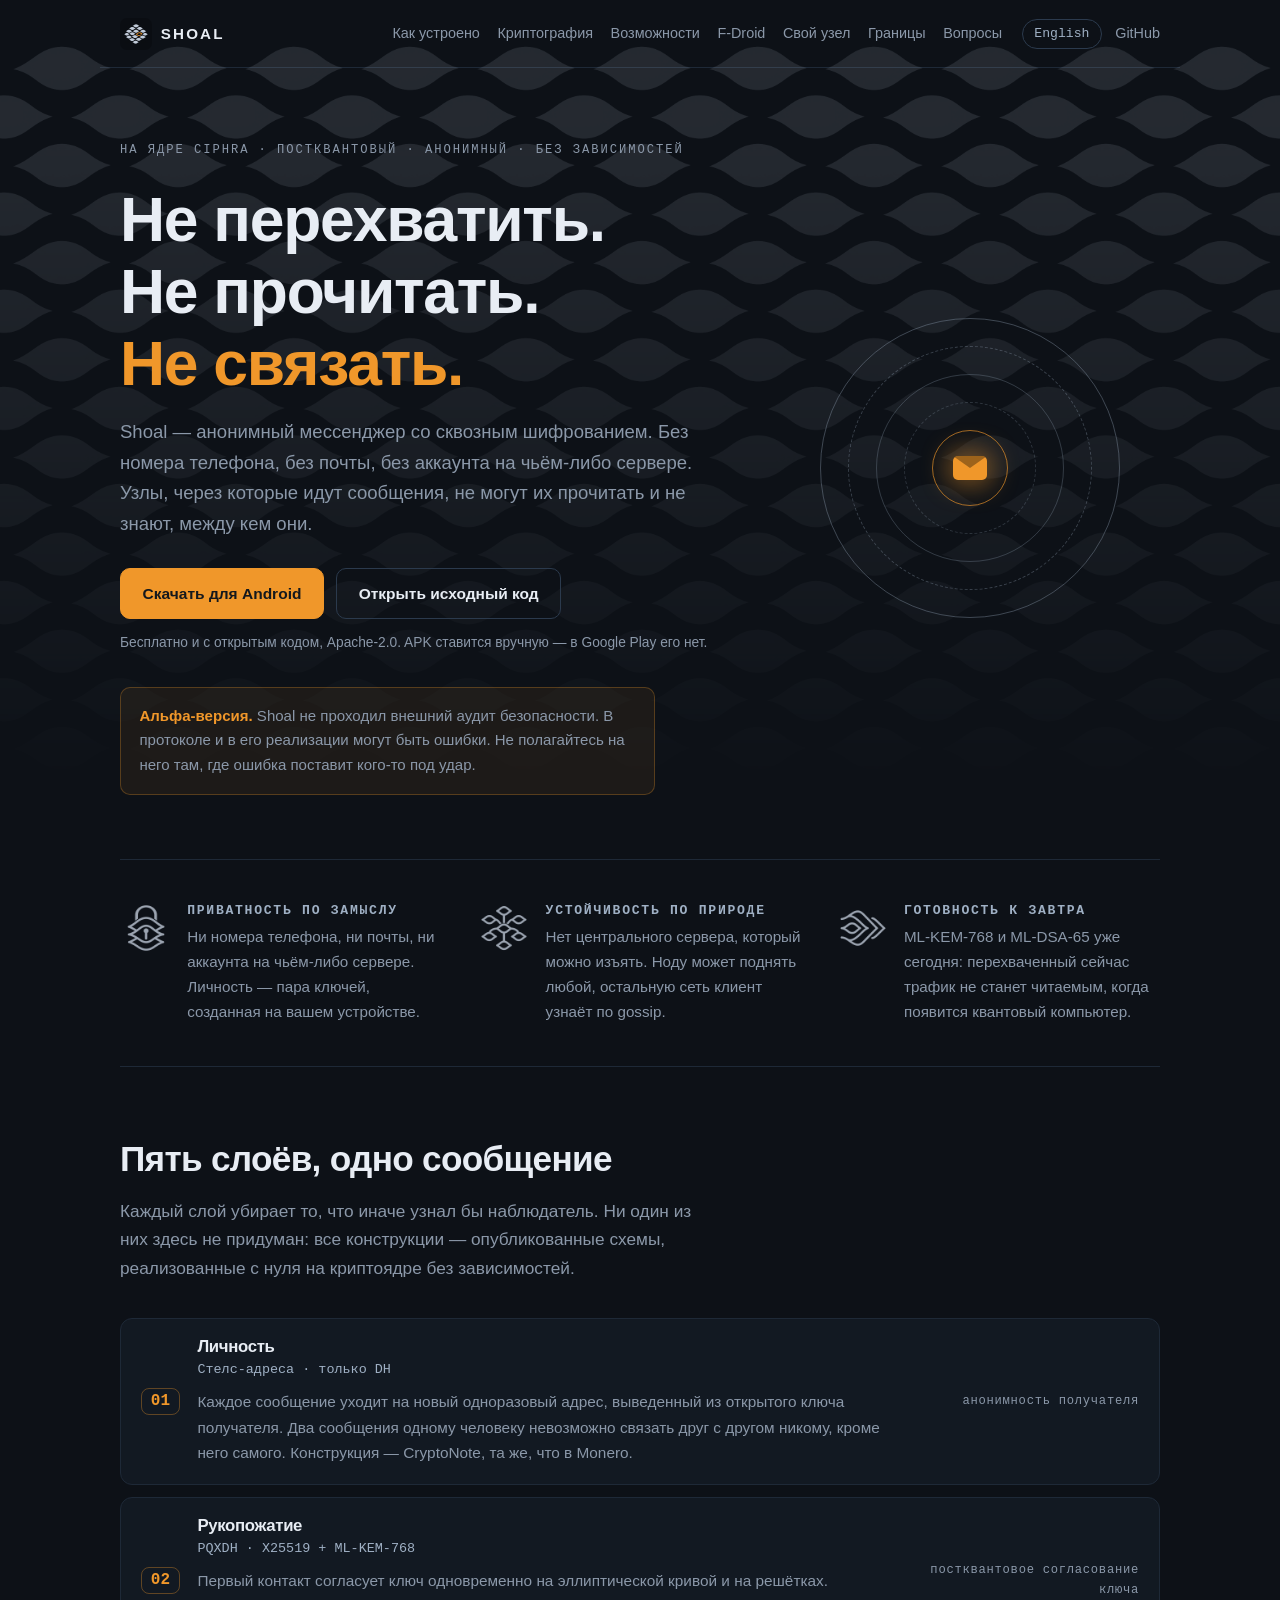
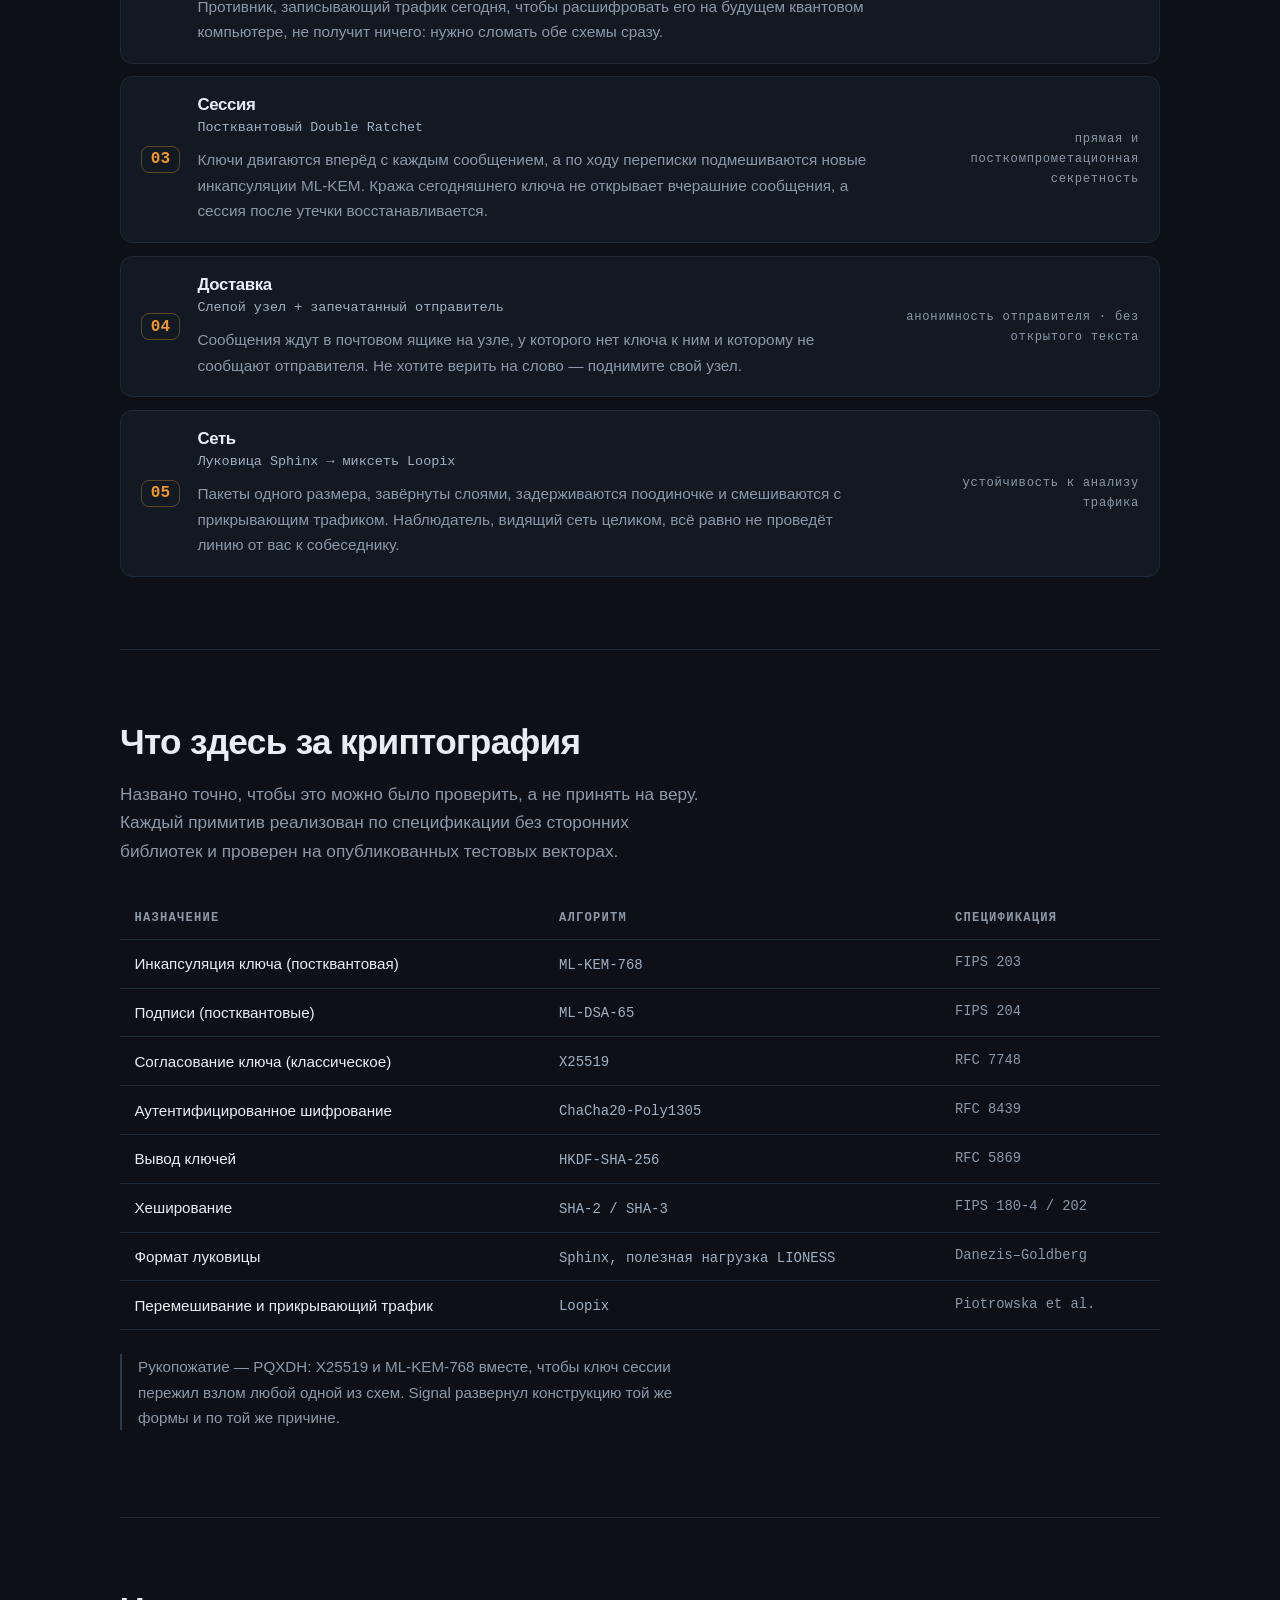
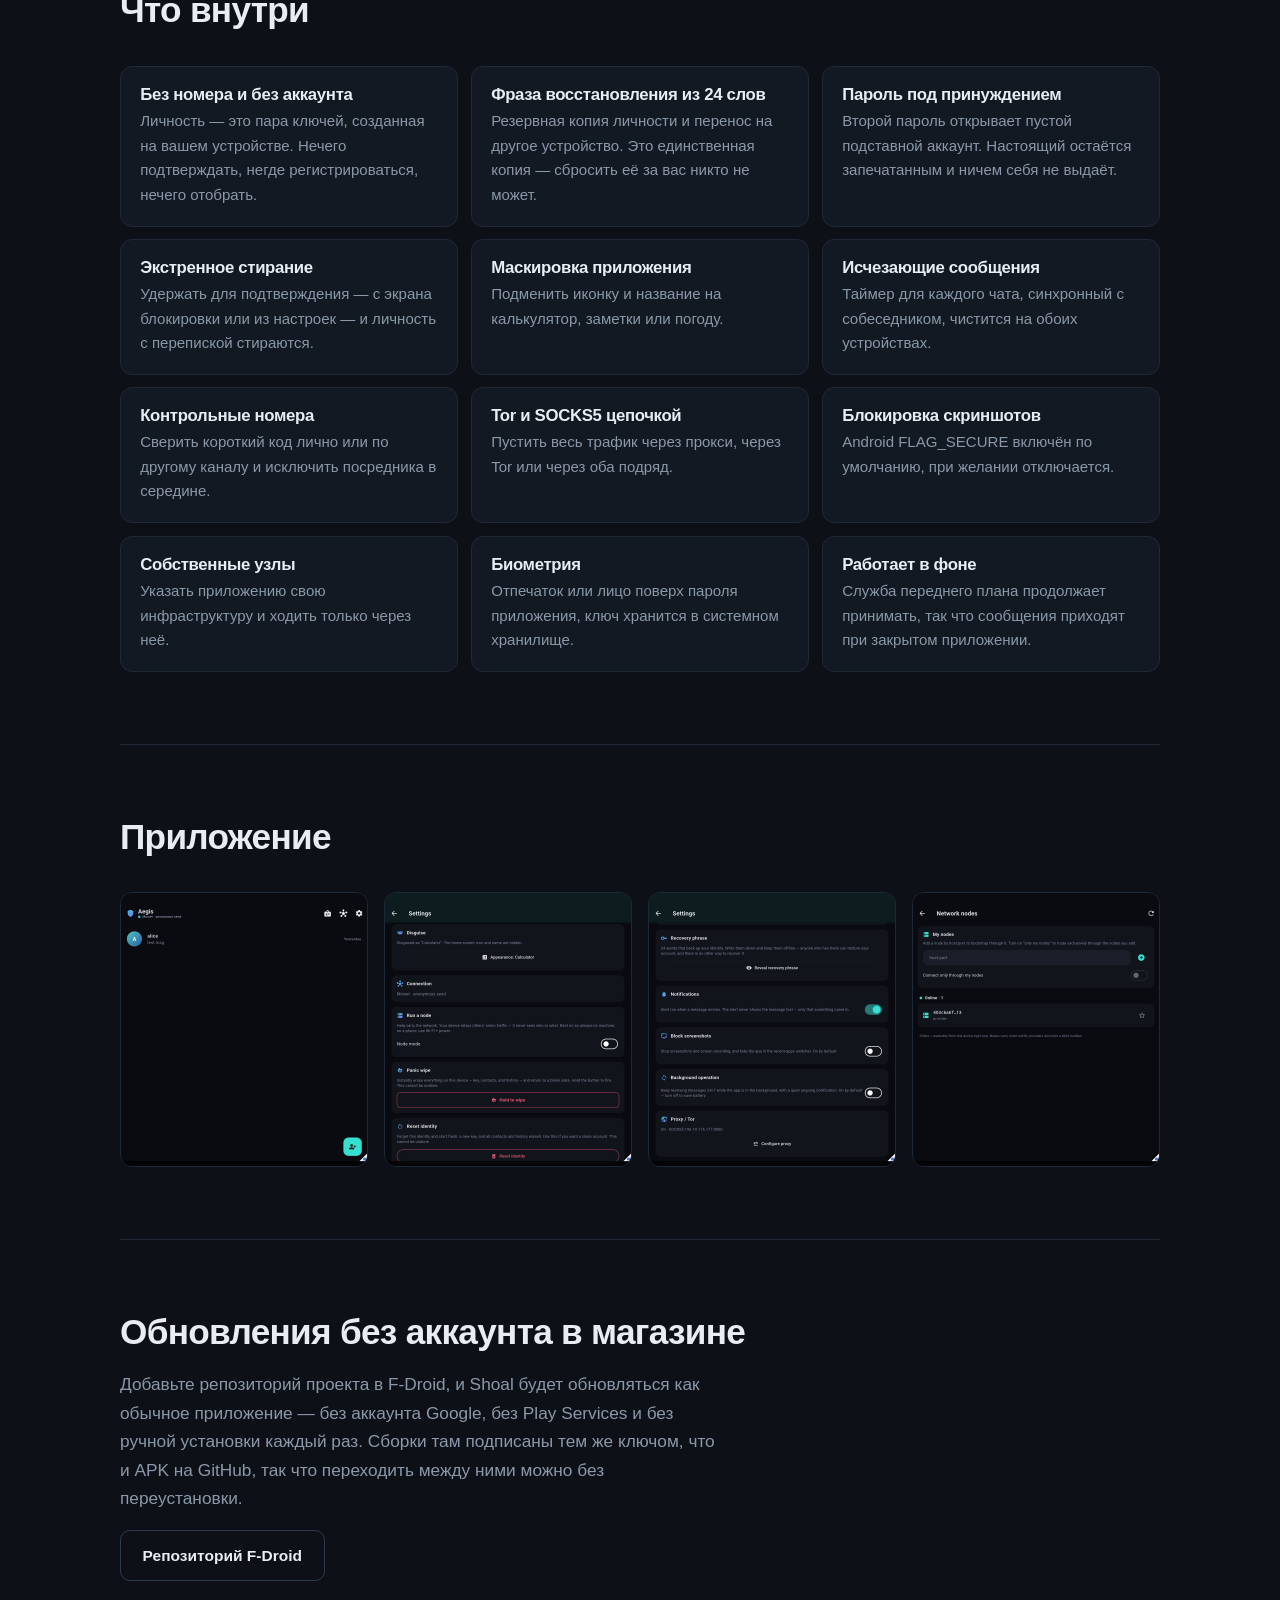
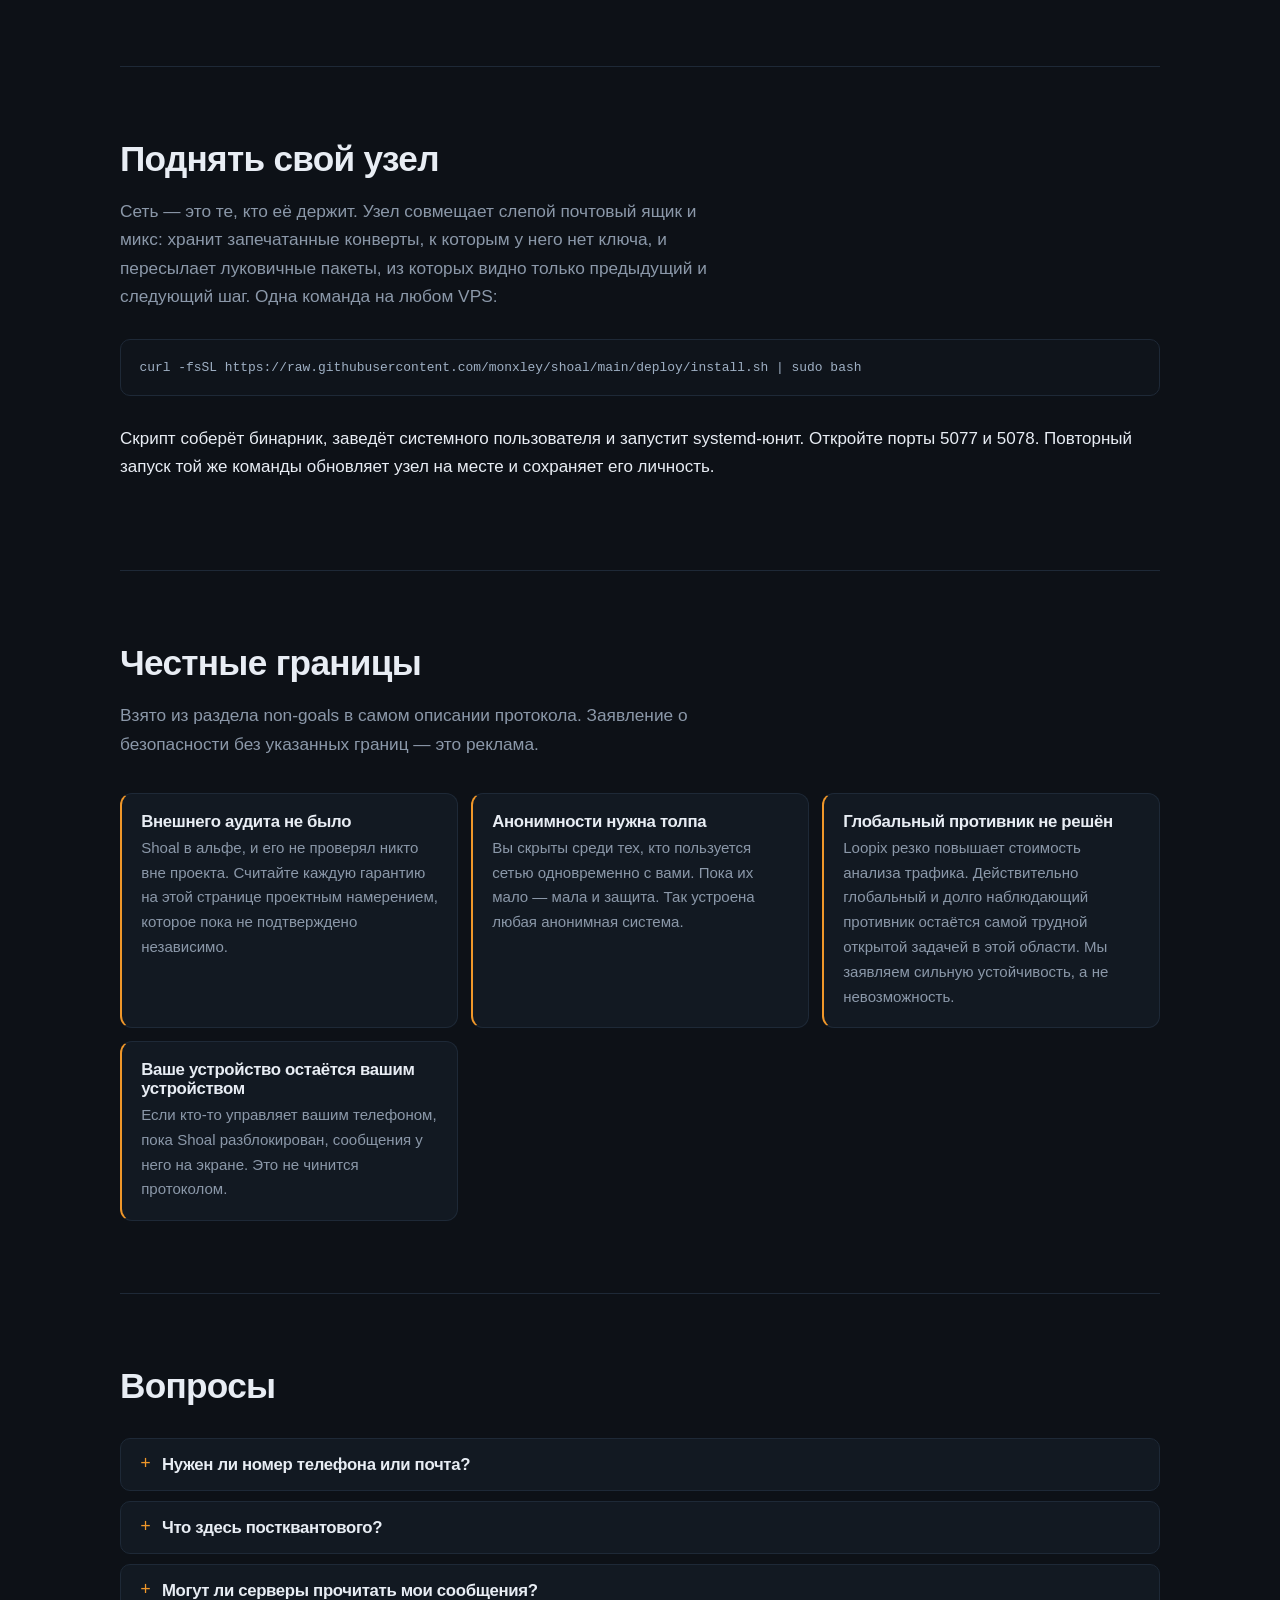
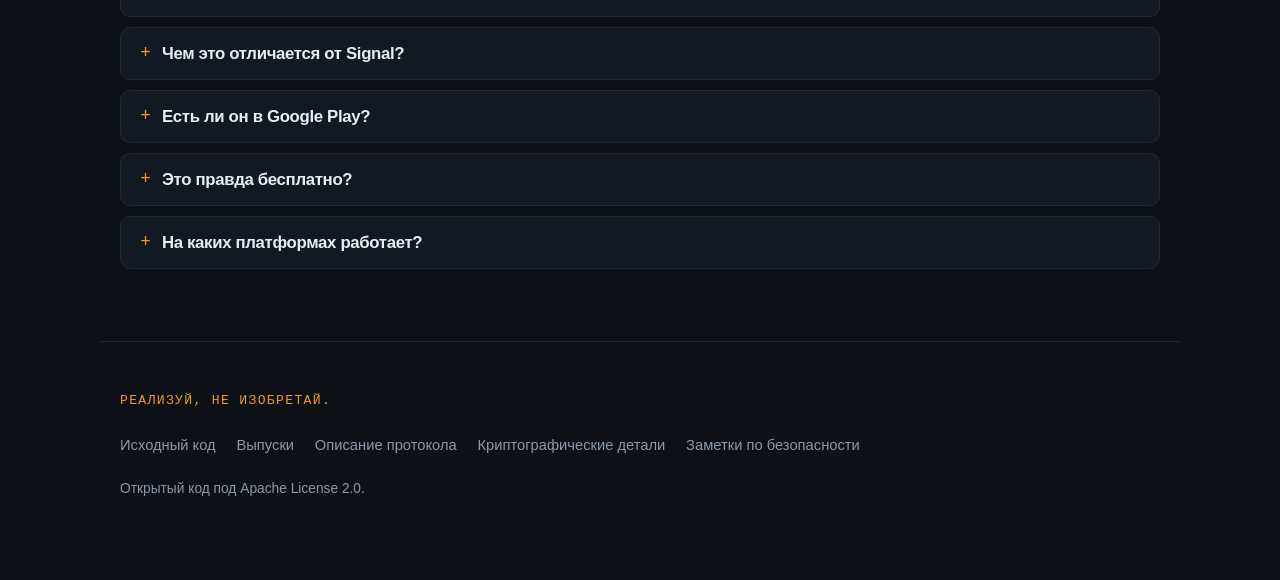
==== commit 92747363: "Light the site's scale field too The same two things the app got: a diagonal band of light sweeping " ====
--- a/docs/ru/index.html
+++ b/docs/ru/index.html
@@ -51,6 +51,7 @@
 <main id="main">
 
 <section class="hero">
+ <div class="flares" aria-hidden="true"><i></i><i></i><i></i><i></i></div>
  <div class="hero-text">
   <p class="kicker">На ядре Ciphra · Постквантовый · Анонимный · Без зависимостей</p>
   <h1>Не перехватить.<br>Не прочитать.<br>
--- a/docs/assets/site.css
+++ b/docs/assets/site.css
@@ -310,14 +310,112 @@
   position: absolute;
   inset: -1.5rem -50vw 0;
   background: url("scales.png") repeat;
-  background-size: 140px auto;
-  opacity: .05;
+  background-size: 116px auto;
+  /* The layer runs 50vw past each side so the texture reaches the window edge,
+   * but the lattice is anchored to the hero's own left edge -- otherwise every
+   * cell sits at a viewport-dependent offset and the flares below, which are
+   * placed on that lattice, would never line up with a scale. */
+  background-position: 50vw 0;
+  /* 5% was honest texture on a calibrated desktop panel and simply invisible
+   * on a phone in daylight, which is where most of this page is read. The
+   * ground is near-black, so even at 13% the shapes stay behind the type. */
+  opacity: .13;
   z-index: -1;
   pointer-events: none;
-  -webkit-mask-image: linear-gradient(180deg, #000, transparent 88%);
-          mask-image: linear-gradient(180deg, #000, transparent 88%);
+  -webkit-mask-image: linear-gradient(180deg, #000 10%, transparent 92%);
+          mask-image: linear-gradient(180deg, #000 10%, transparent 92%);
 }
 @media (prefers-contrast: more) { .hero::before { display: none; } }
+
+/* The sweep: the same tile, brighter, revealed through a diagonal band that
+ * travels across it. Two masks -- the downward fade the resting layer has, and
+ * the moving band -- combined with mask-composite, so the sweep cannot light up
+ * the part of the field that is supposed to have faded out. */
+.hero::after {
+  content: "";
+  position: absolute;
+  inset: -1.5rem -50vw 0;
+  background: url("scales.png") repeat;
+  background-size: 116px auto;
+  background-position: 50vw 0;
+  opacity: .16;
+  z-index: -1;
+  pointer-events: none;
+  -webkit-mask-image:
+    linear-gradient(180deg, #000 10%, transparent 92%),
+    linear-gradient(115deg, transparent 38%, #000 50%, transparent 62%);
+          mask-image:
+    linear-gradient(180deg, #000 10%, transparent 92%),
+    linear-gradient(115deg, transparent 38%, #000 50%, transparent 62%);
+  -webkit-mask-size: 100% 100%, 300% 300%;
+          mask-size: 100% 100%, 300% 300%;
+  -webkit-mask-repeat: no-repeat;
+          mask-repeat: no-repeat;
+  -webkit-mask-composite: source-in;
+          mask-composite: intersect;
+  animation: scale-sweep 9s linear infinite;
+}
+
+@keyframes scale-sweep {
+  from { -webkit-mask-position: 0 0, 100% 0;    mask-position: 0 0, 100% 0; }
+  to   { -webkit-mask-position: 0 0, -100% 100%; mask-position: 0 0, -100% 100%; }
+}
+
+/* One scale lighting amber, the same "one fish that is not the school" the mark
+ * is built on. Positions are real lattice cells, measured from the hero's left
+ * edge in whole tiles: a 116px tile is 97.15px wide and 43.5px tall at the fish,
+ * centred at (i+0.5, j+0.25) of a tile on one row and (i, j+0.75) on the other.
+ *
+ * Fixed positions and staggered delays rather than anything random, because the
+ * page carries no JavaScript and this is not worth changing that for. */
+.hero .flares {
+  position: absolute;
+  inset: -1.5rem 0 0;          /* same origin as the lattice above */
+  z-index: -1;
+  pointer-events: none;
+  overflow: hidden;
+}
+.hero .flares i {
+  position: absolute;
+  width: 97.15px;
+  height: 43.5px;
+  background: var(--accent);
+  /* The asset is white, so the colour comes from the token, not the PNG. */
+  -webkit-mask: url("scale-cell.png") center / contain no-repeat;
+          mask: url("scale-cell.png") center / contain no-repeat;
+  opacity: 0;
+  /* drop-shadow follows the mask's alpha, so the bloom takes the fish's shape
+   * rather than its bounding box. */
+  filter: drop-shadow(0 0 18px rgba(240, 151, 42, .55));
+  animation: cell-flare 22s ease-in-out infinite;
+}
+/* Row A cells are at left = i*116 + 9.4, top = j*97.15 + 2.5;
+ * row B cells are at left = i*116 - 48.6, top = j*97.15 + 51.1.
+ * The lattice is a half-drop, so a cell's x and y must come from the SAME row
+ * -- mixing them puts the flare exactly between two scales, which is the one
+ * placement that looks like a mistake rather than a highlight. */
+.hero .flares i:nth-child(1) { left: 183.4px; top: 148.3px; animation-delay: 5.5s; }  /* B i2 j1 */
+.hero .flares i:nth-child(2) { left: 705.4px; top: 99.7px;  animation-delay: 0s; }    /* A i6 j1 */
+.hero .flares i:nth-child(3) { left: 67.4px;  top: 342.6px; animation-delay: 11s; }   /* B i1 j3 */
+.hero .flares i:nth-child(4) { left: 937.4px; top: 294.0px; animation-delay: 16.5s; } /* A i8 j3 */
+
+/* Narrow screens: the hero is only a few tiles wide, so the two on the right
+ * would be clipped away and only half the flares would ever be seen. */
+@media (max-width: 820px) {
+  .hero .flares i:nth-child(2) { left: 299.4px; top: 245.5px; }  /* B i3 j2 */
+  .hero .flares i:nth-child(4) { left: 125.4px; top: 196.8px; }  /* A i1 j2 */
+}
+
+@keyframes cell-flare {
+  0%, 100% { opacity: 0; }
+  3%       { opacity: .9; }
+  8%       { opacity: .82; }   /* a short plateau, so it reads as lit, not blinked */
+  15%      { opacity: 0; }
+}
+
+@media (prefers-contrast: more) {
+  .hero::after, .hero .flares { display: none; }
+}
 
 @media (min-width: 980px) {
   .hero {
@@ -454,6 +552,10 @@
 
 @media (prefers-reduced-motion: reduce) {
   .onion, .ring, .core { animation: none !important; }
+  /* The sweep and the flares are decoration with no state behind them, so
+     under reduced motion they simply stop -- the resting field stays. */
+  .hero::after { animation: none; opacity: 0; }
+  .hero .flares { display: none; }
   .onion { transform: rotateX(58deg); }
   .layer, .grid li, details, .btn { transition: none; }
   @supports (animation-timeline: view()) {
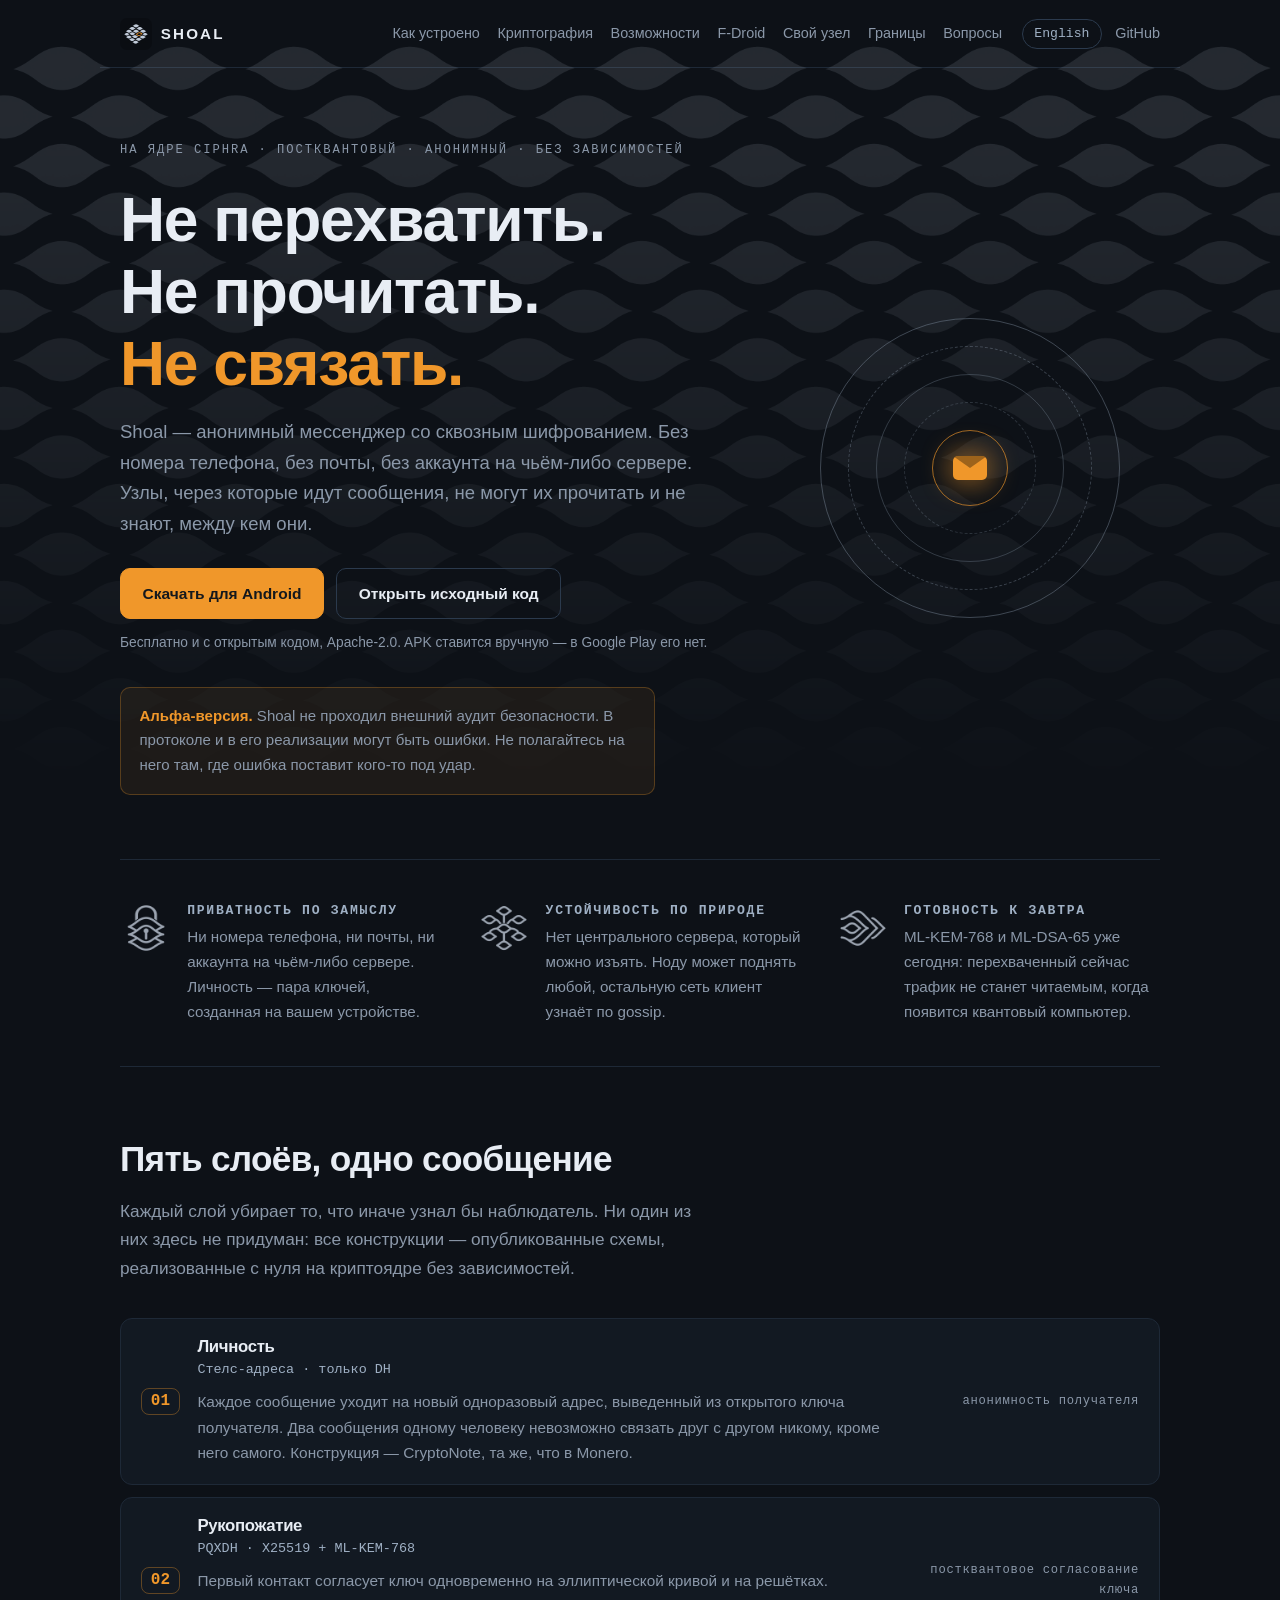
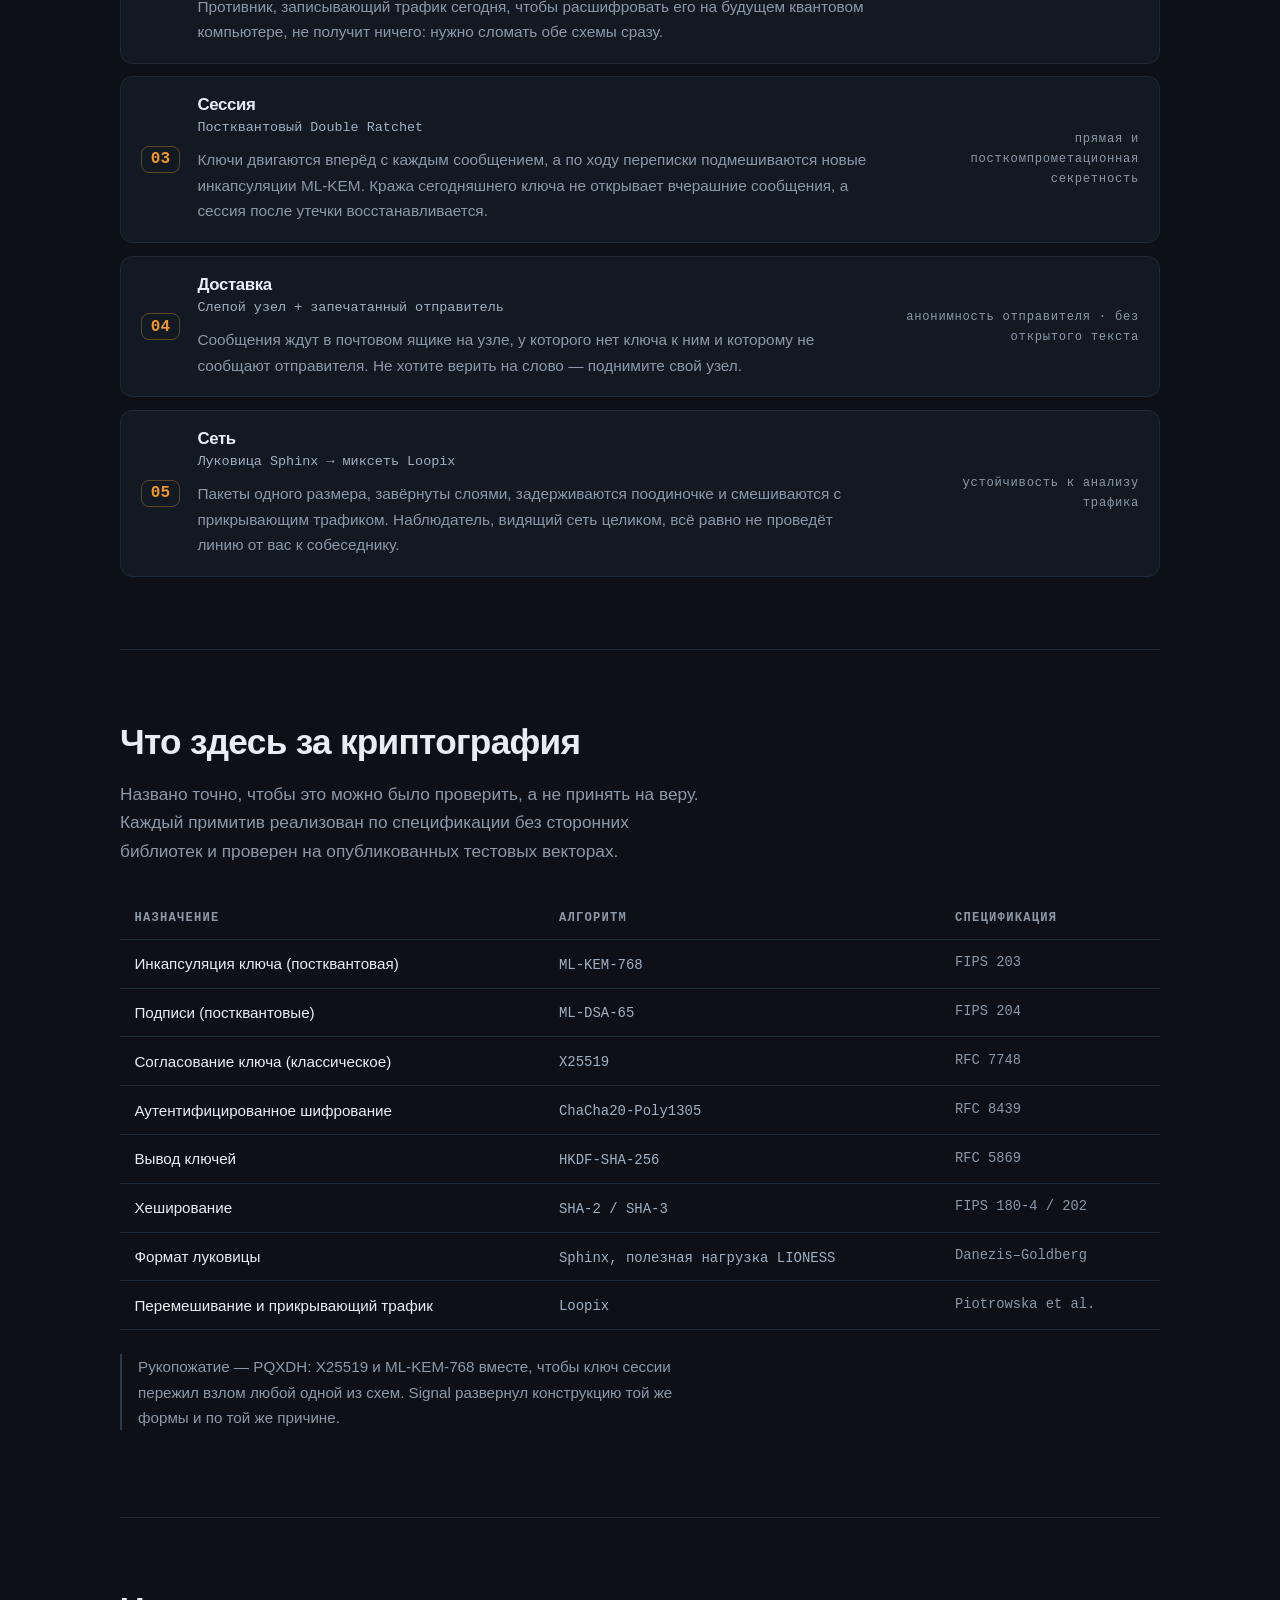
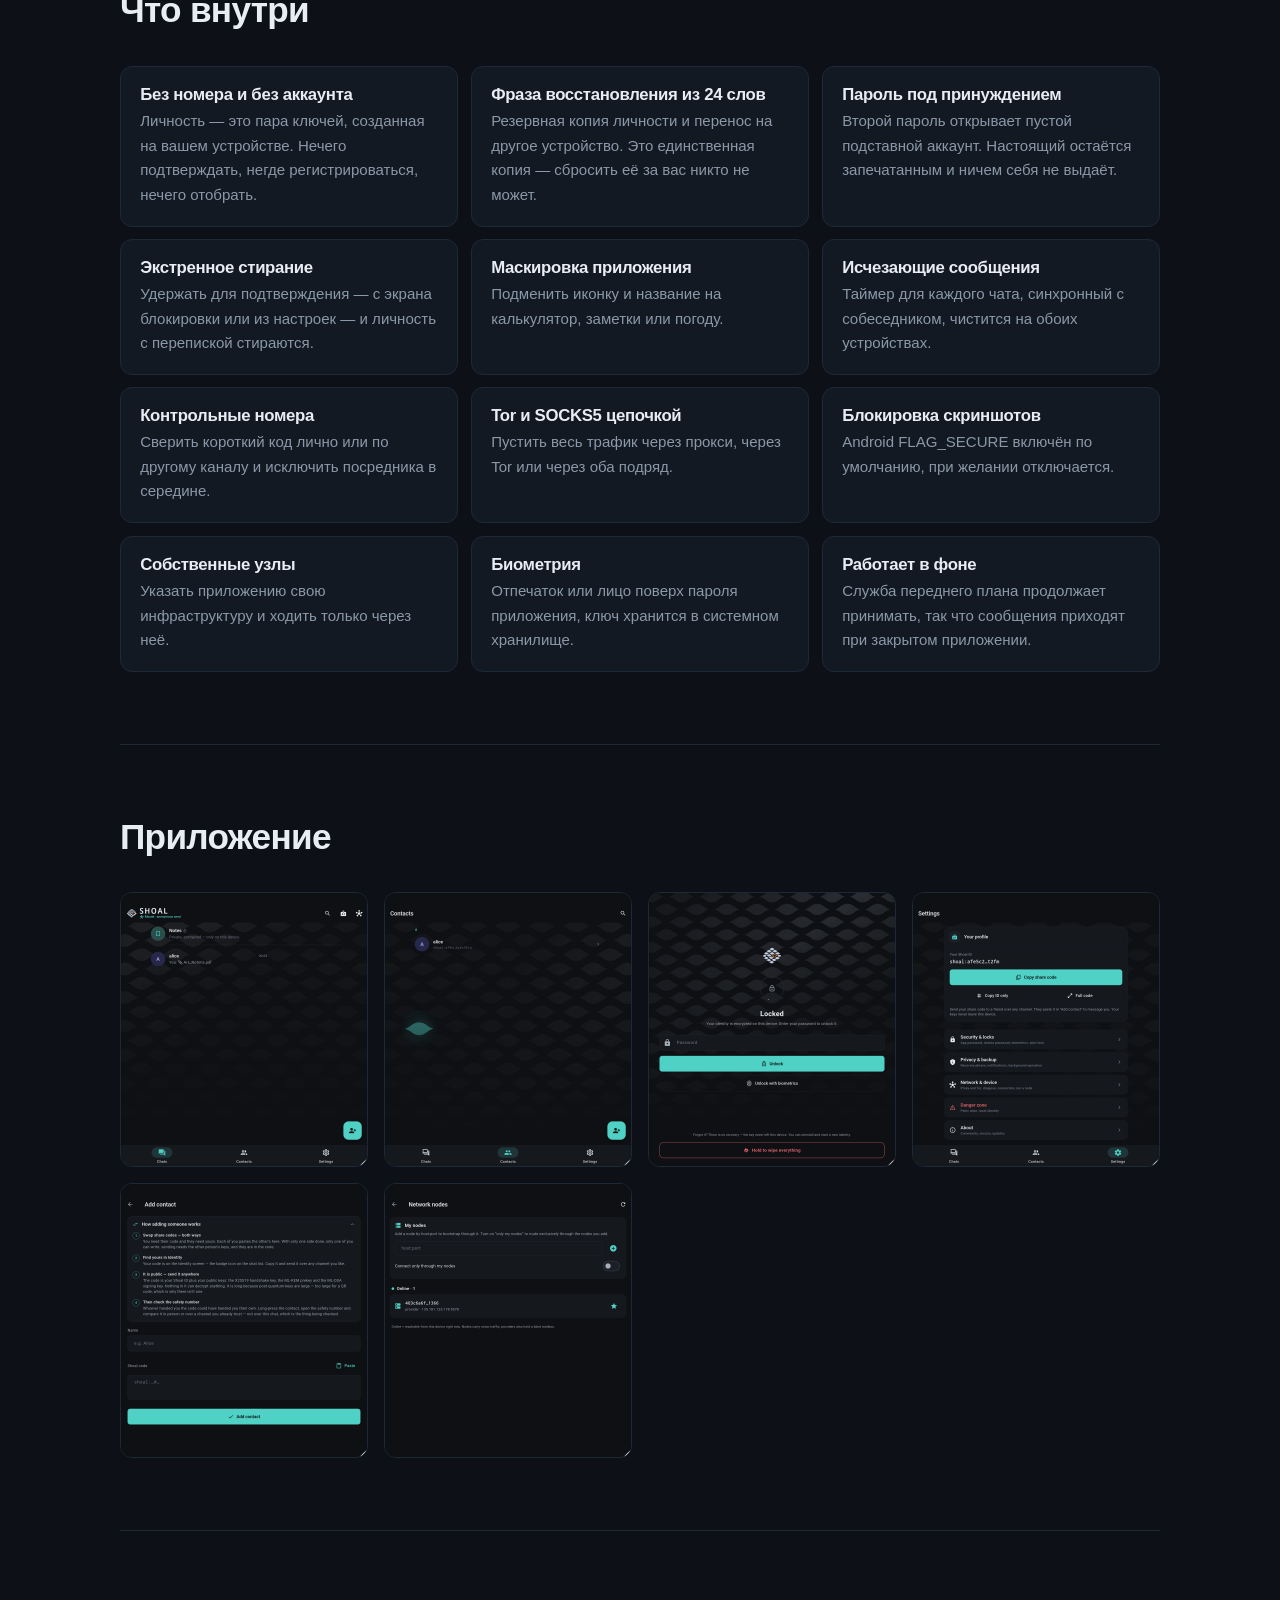
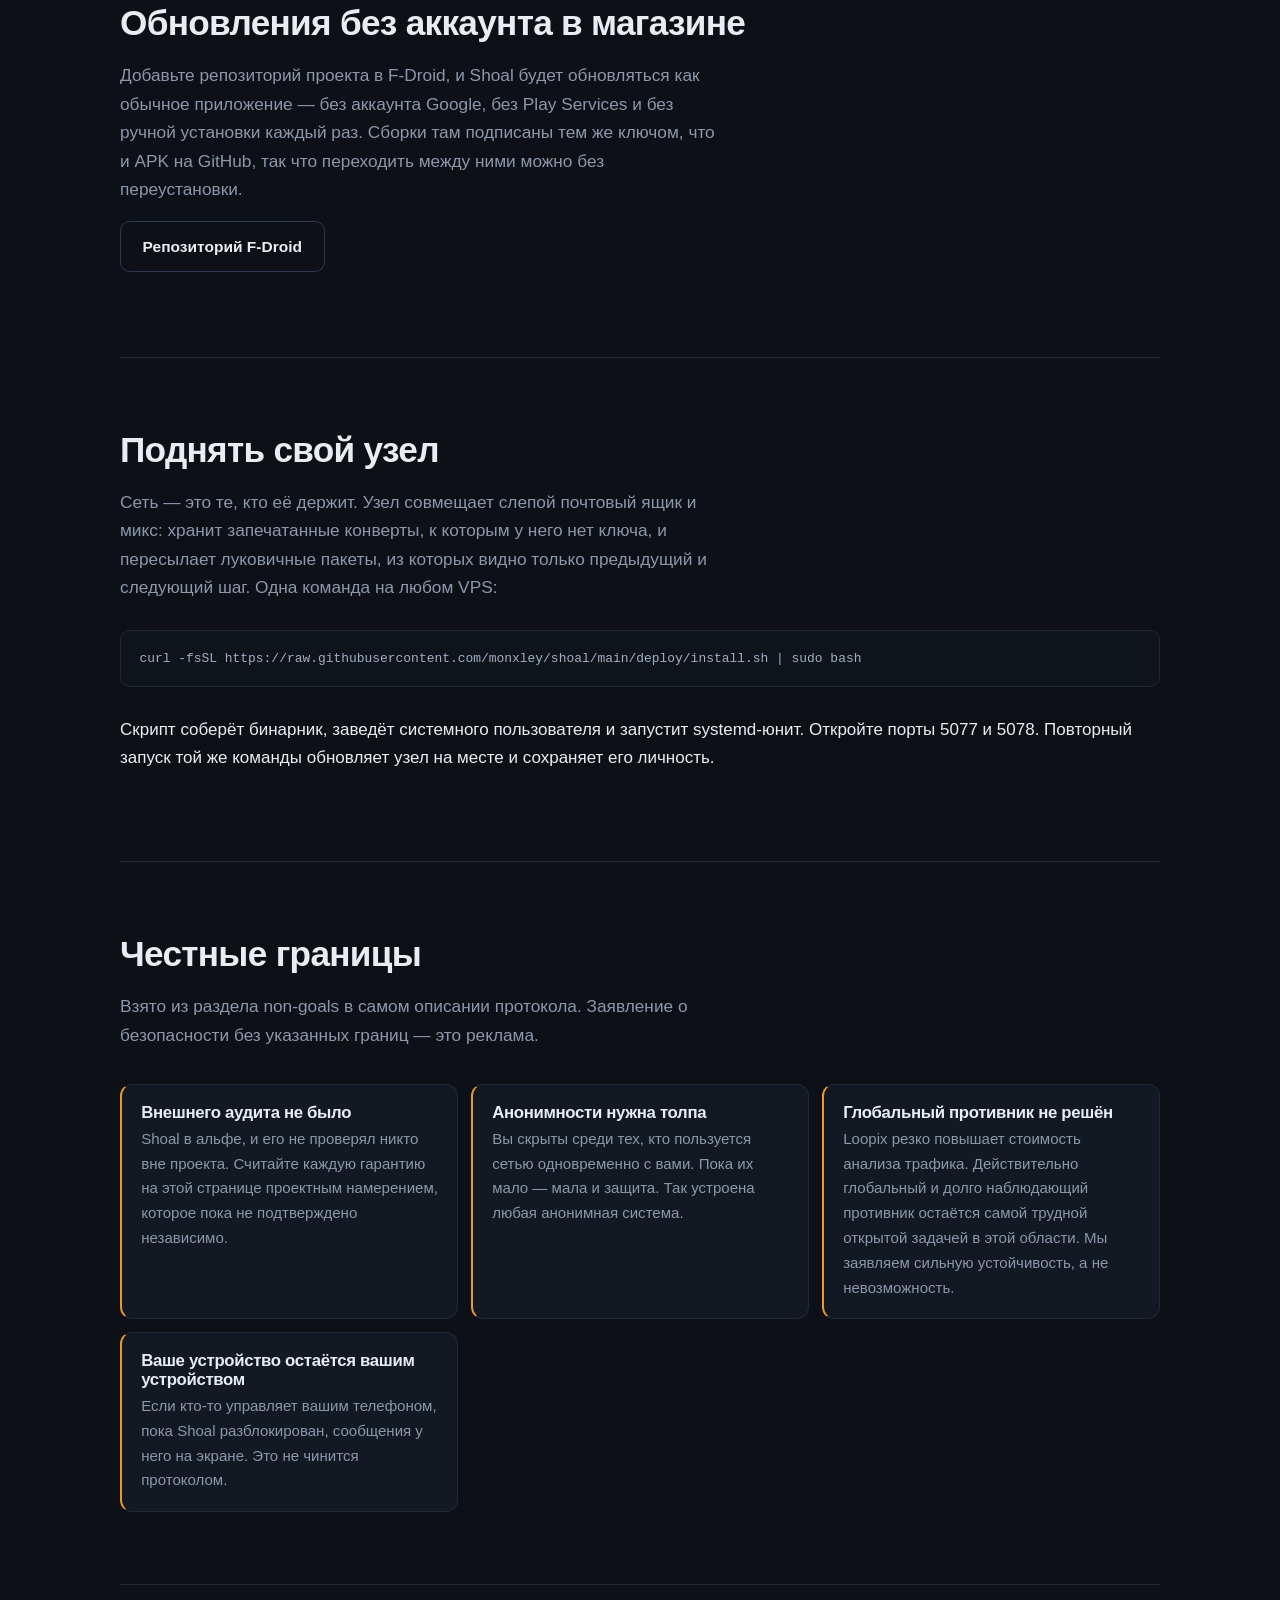
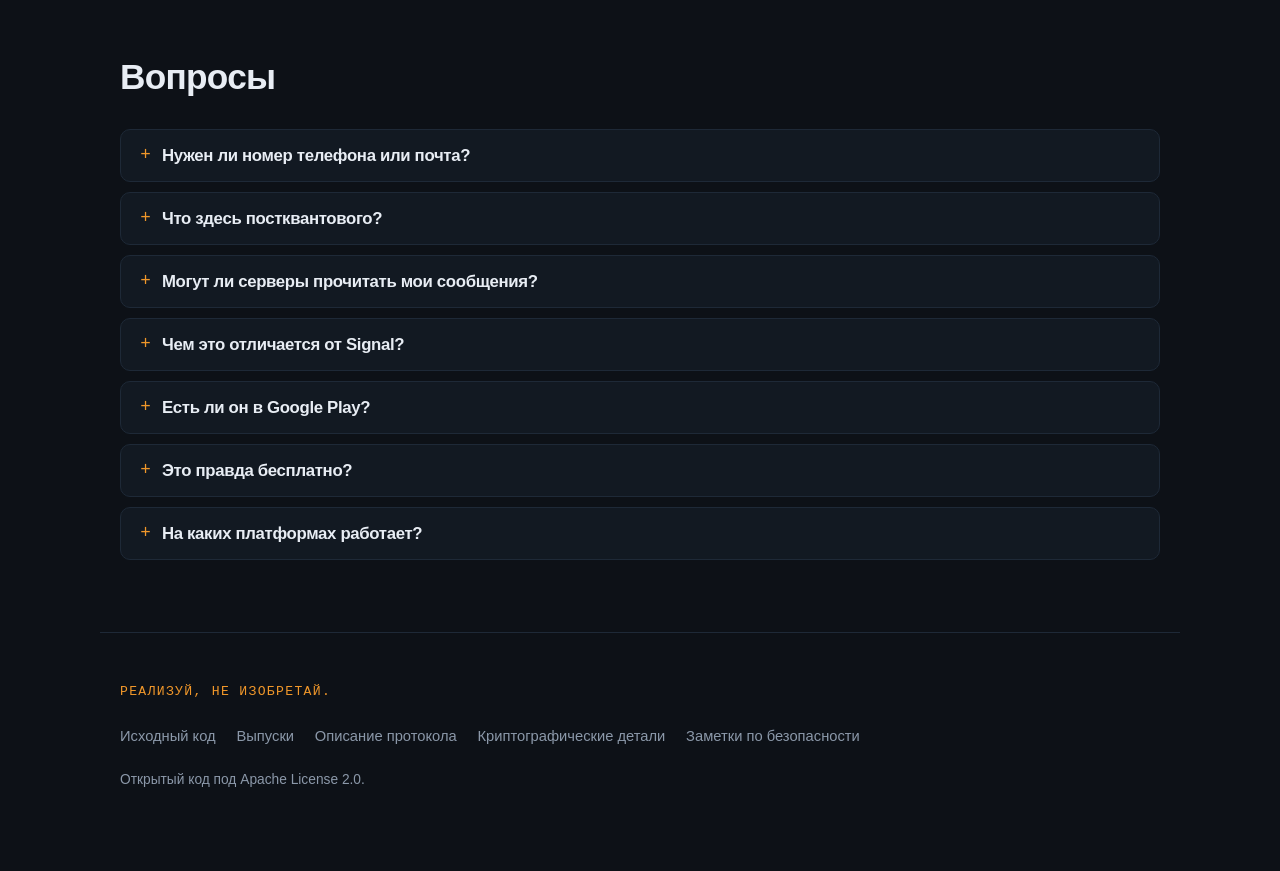
==== commit 93e0078b: "Refresh the screenshots, and fix the flare colour they exposed Six new shots of the app as it actual" ====
--- a/docs/ru/index.html
+++ b/docs/ru/index.html
@@ -106,7 +106,7 @@
 
 <section id="shots">
   <h2>Приложение</h2>
-  <div class="shots"><figure><img src="../screenshots/chats.jpg" alt="Список переписок Shoal на Android" width="1968" height="2184" loading="lazy" decoding="async"></figure><figure><img src="../screenshots/settings-security.jpg" alt="Настройки безопасности Shoal: блокировка, пароль под принуждением, экстренное стирание" width="1968" height="2184" loading="lazy" decoding="async"></figure><figure><img src="../screenshots/settings-privacy.jpg" alt="Настройки приватности Shoal: цепочка Tor и SOCKS5, блокировка скриншотов" width="1968" height="2184" loading="lazy" decoding="async"></figure><figure><img src="../screenshots/nodes.jpg" alt="Вид сети Shoal со списком найденных микс-узлов" width="1968" height="2184" loading="lazy" decoding="async"></figure></div>
+  <div class="shots"><figure><img src="../screenshots/chats.jpg" alt="Список переписок Shoal на Android" width="1968" height="2184" loading="lazy" decoding="async"></figure><figure><img src="../screenshots/contacts.jpg" alt="Список контактов Shoal, у каждого показан его Shoal ID" width="1968" height="2184" loading="lazy" decoding="async"></figure><figure><img src="../screenshots/lock.jpg" alt="Экран блокировки Shoal: пароль, биометрия, удержание для стирания" width="1968" height="2184" loading="lazy" decoding="async"></figure><figure><img src="../screenshots/settings.jpg" alt="Настройки Shoal: код для обмена, безопасность, приватность, сеть" width="1968" height="2184" loading="lazy" decoding="async"></figure><figure><img src="../screenshots/add-contact.jpg" alt="Добавление контакта Shoal вставкой его кода" width="1968" height="2184" loading="lazy" decoding="async"></figure><figure><img src="../screenshots/nodes.jpg" alt="Вид сети Shoal со списком найденных микс-узлов" width="1968" height="2184" loading="lazy" decoding="async"></figure></div>
 </section>
 
 <section id="fdroid">
